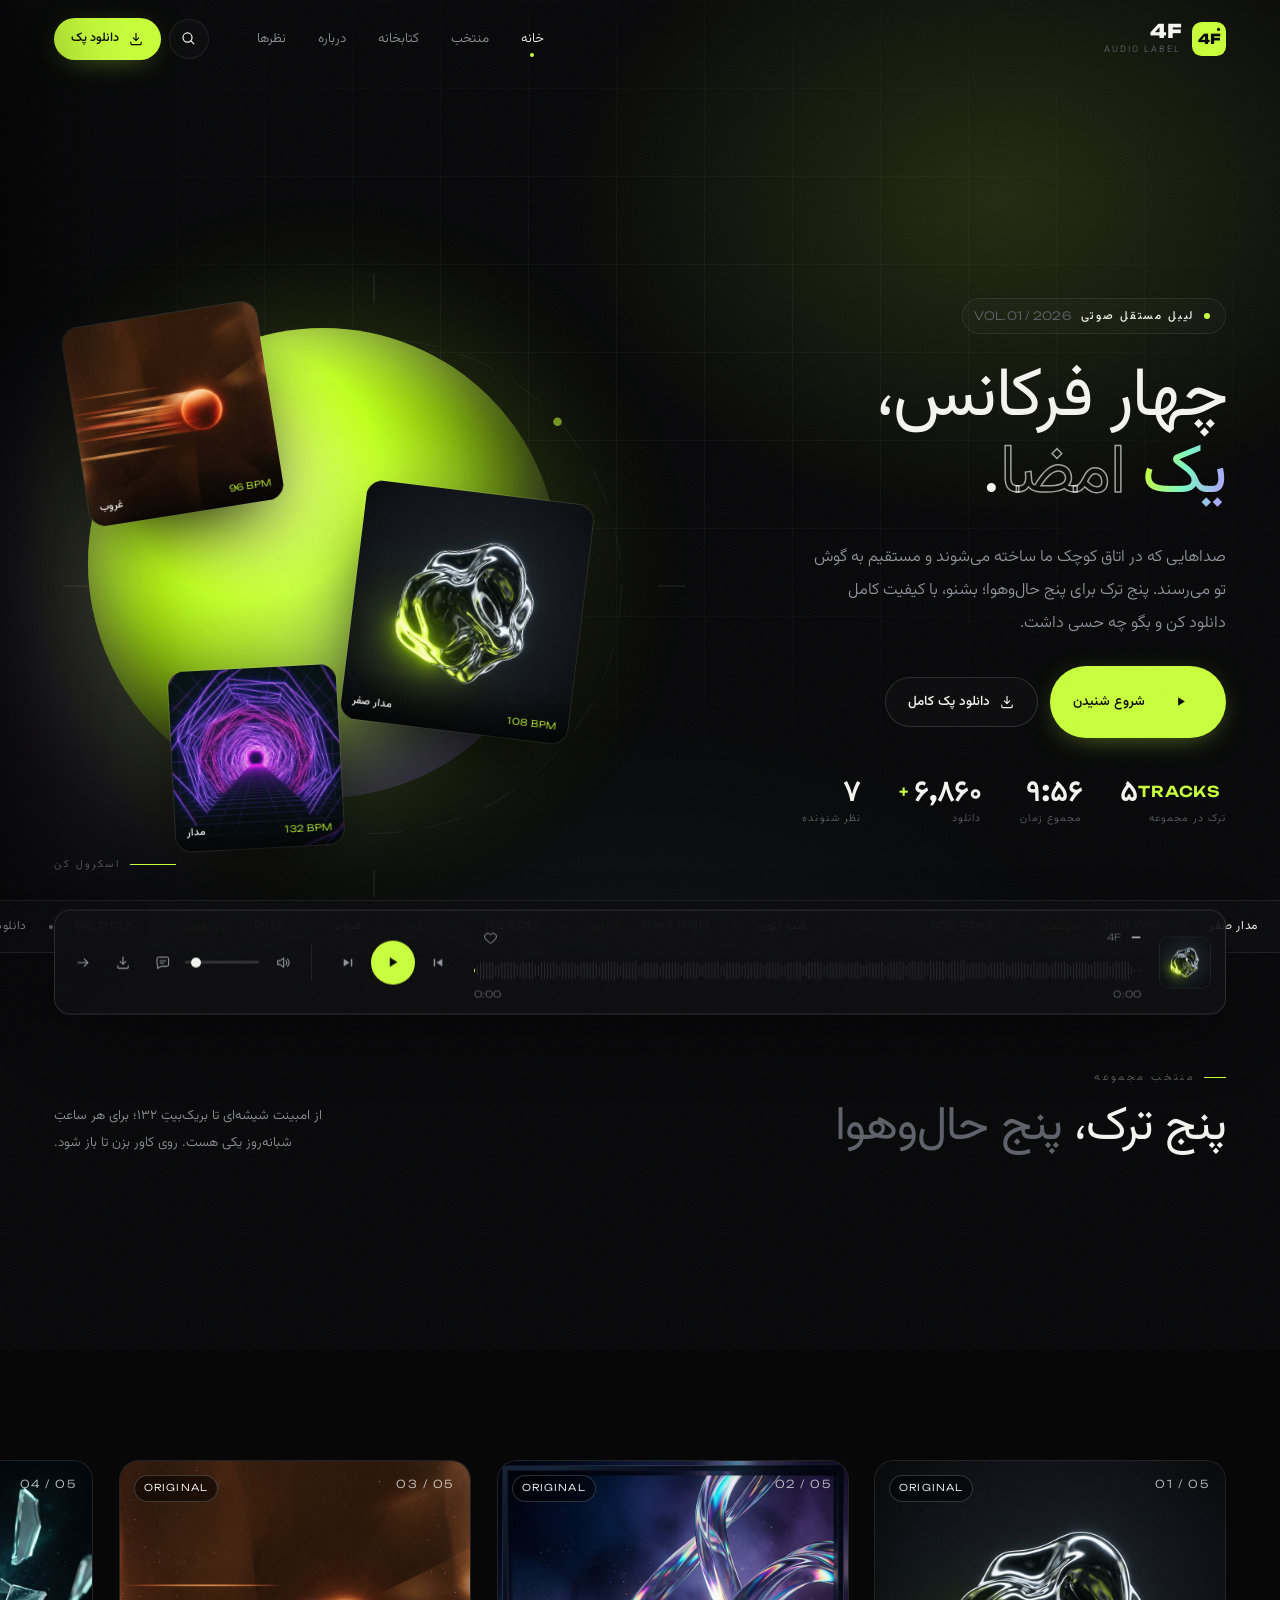
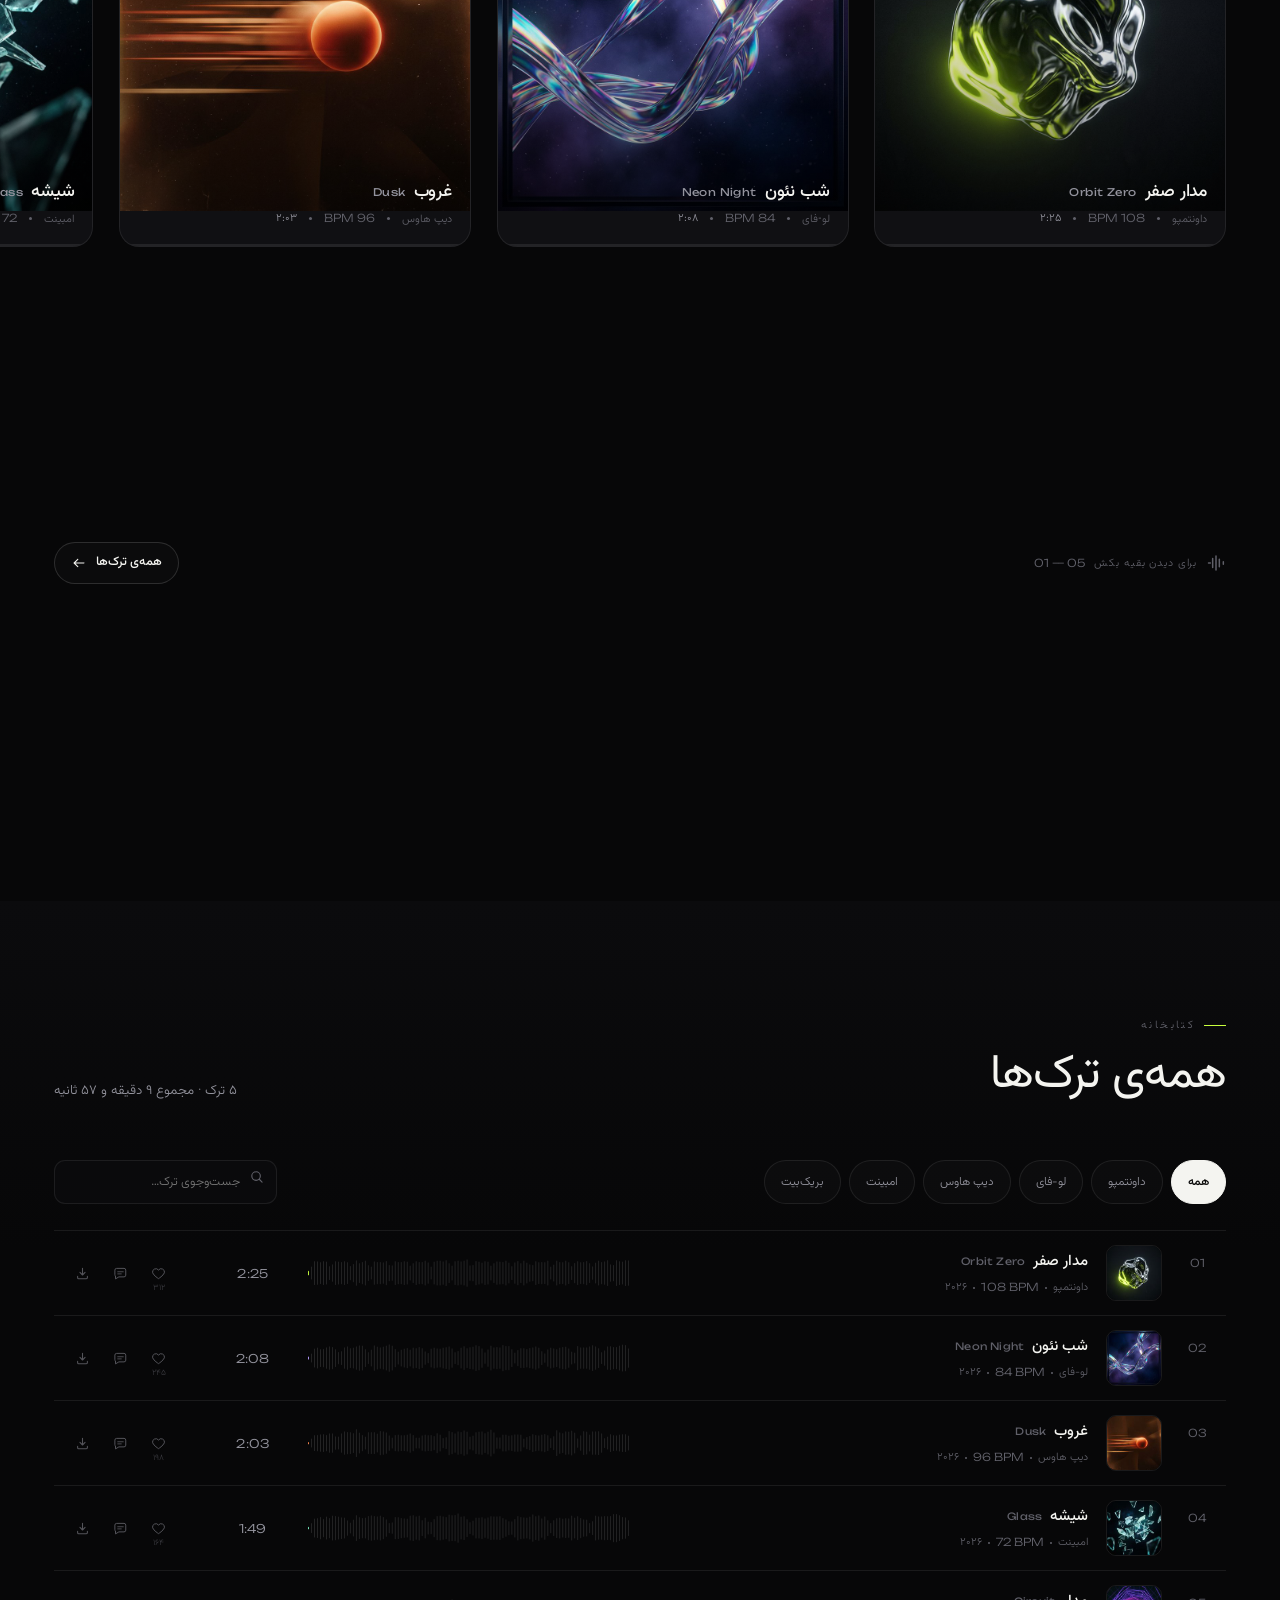
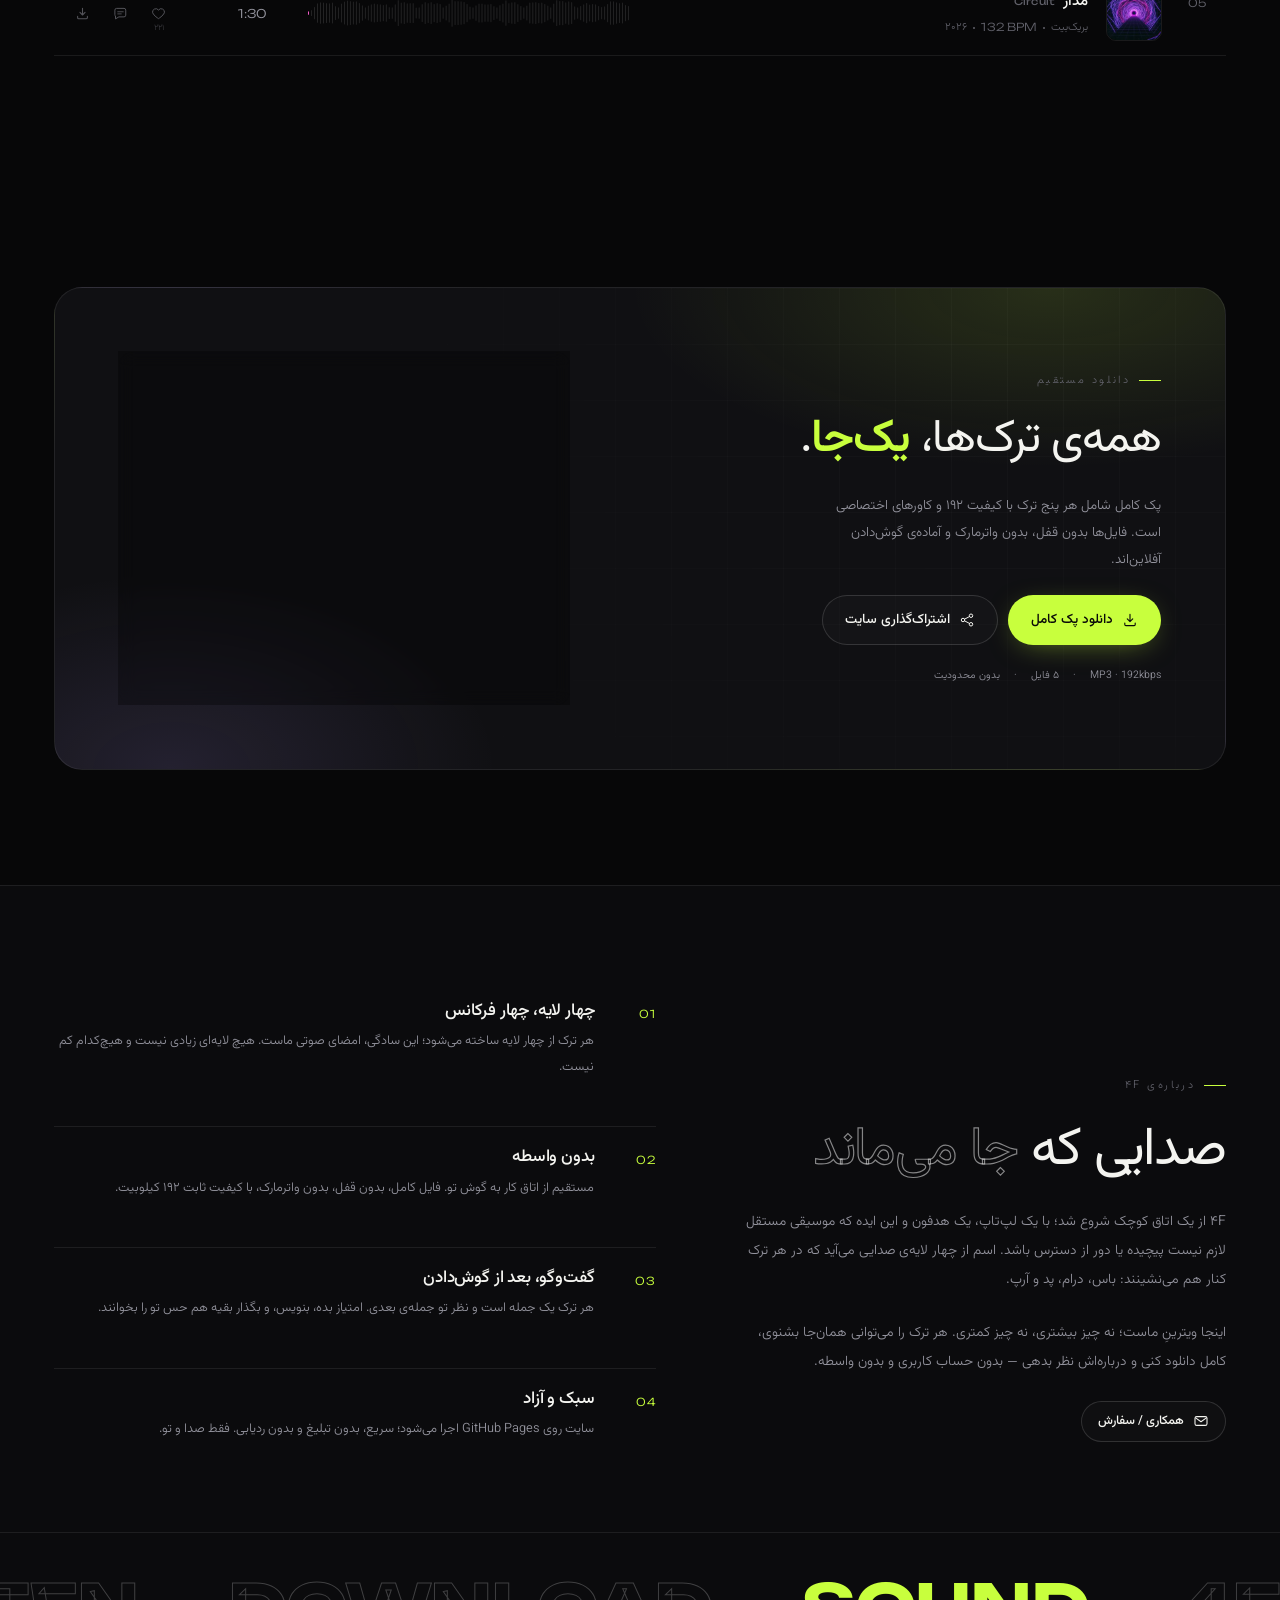
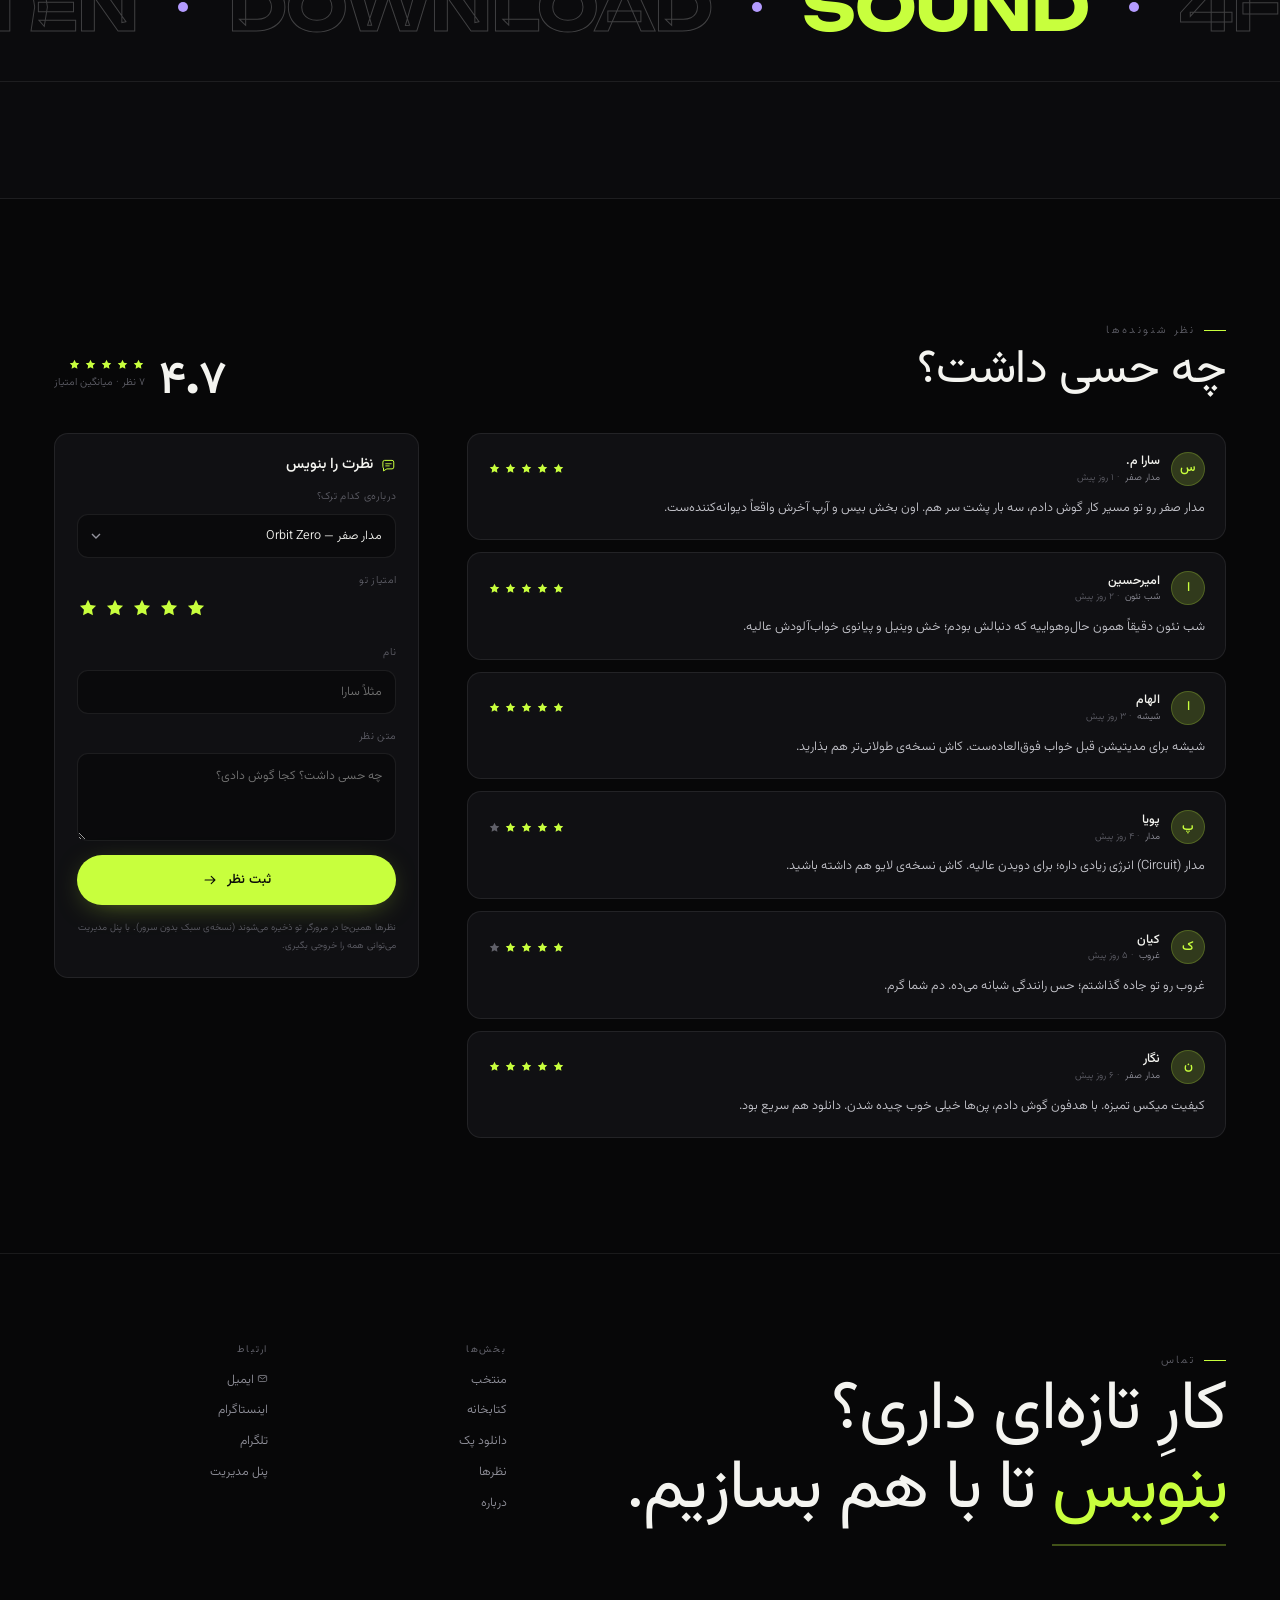
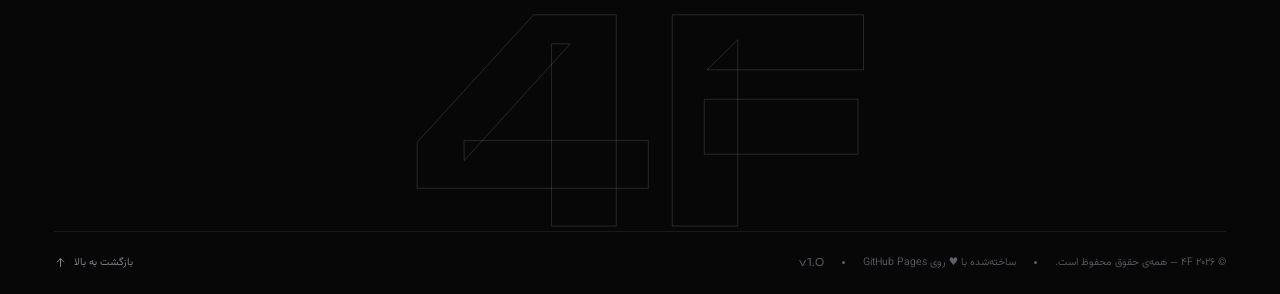
==== index.html @ 2de5a73a "4F — independent audio label site" ====
<!DOCTYPE html>
<html lang="fa" dir="rtl">
<head>
<meta charset="utf-8">
<meta name="viewport" content="width=device-width, initial-scale=1, viewport-fit=cover">
<title>4F — چهار فرکانس، یک امضا</title>
<meta name="description" content="۴F یک لیبل صوتی مستقل است؛ ترک‌ها را با کیفیت کامل بشنو، دانلود کن و نظرت را درباره‌ی هر آهنگ بنویس.">
<meta name="theme-color" content="#070708">
<meta property="og:title" content="4F — چهار فرکانس، یک امضا">
<meta property="og:description" content="پنج ترک، پنج حال‌وهوا. بشنو، دانلود کن، نظر بده.">
<meta property="og:type" content="website">
<link rel="manifest" href="manifest.webmanifest">
<link rel="icon" href="data:image/svg+xml,%3Csvg xmlns='http://www.w3.org/2000/svg' viewBox='0 0 64 64'%3E%3Crect width='64' height='64' rx='16' fill='%23c8ff3d'/%3E%3Ctext x='32' y='44' font-family='Arial Black,Arial' font-size='30' font-weight='900' text-anchor='middle' fill='%23090a08'%3E4F%3C/text%3E%3C/svg%3E">
<link rel="apple-touch-icon" href="assets/img/orbit-zero-sm.jpg">
<link rel="preload" href="assets/fonts/vazirmatn-sub.woff2" as="font" type="font/woff2" crossorigin>
<link rel="preload" href="assets/fonts/unbounded-sub.woff2" as="font" type="font/woff2" crossorigin>
<link rel="stylesheet" href="assets/css/style.css">
</head>
<body>

<!-- ============ SVG SPRITE ============ -->
<svg style="display:none" aria-hidden="true">
  <symbol id="i-play" viewBox="0 0 24 24"><path d="M8.2 5.3v13.4L19 12z" fill="currentColor"/></symbol>
  <symbol id="i-pause" viewBox="0 0 24 24"><rect x="7" y="5" width="3.7" height="14" rx="1.1" fill="currentColor"/><rect x="13.3" y="5" width="3.7" height="14" rx="1.1" fill="currentColor"/></symbol>
  <symbol id="i-prev" viewBox="0 0 24 24"><path d="M18.5 6.2v11.6L9.6 12z" fill="currentColor"/><rect x="5.6" y="6.2" width="2.2" height="11.6" rx="1" fill="currentColor"/></symbol>
  <symbol id="i-next" viewBox="0 0 24 24"><path d="M5.5 6.2v11.6L14.4 12z" fill="currentColor"/><rect x="16.2" y="6.2" width="2.2" height="11.6" rx="1" fill="currentColor"/></symbol>
  <symbol id="i-heart" viewBox="0 0 24 24"><path d="M12 20.2S4.3 15.4 2.6 10.9A5.3 5.3 0 0 1 12 6.5a5.3 5.3 0 0 1 9.4 4.4C19.7 15.4 12 20.2 12 20.2z" stroke="currentColor" stroke-width="1.6" fill="none" stroke-linejoin="round"/></symbol>
  <symbol id="i-heart-f" viewBox="0 0 24 24"><path d="M12 20.2S4.3 15.4 2.6 10.9A5.3 5.3 0 0 1 12 6.5a5.3 5.3 0 0 1 9.4 4.4C19.7 15.4 12 20.2 12 20.2z" fill="currentColor"/></symbol>
  <symbol id="i-comment" viewBox="0 0 24 24"><path d="M20.4 14.6a2.8 2.8 0 0 1-2.8 2.8H9.4L4 20.6v-4.6a2.8 2.8 0 0 1-1-2.1V6.6a2.8 2.8 0 0 1 2.8-2.8h11.8a2.8 2.8 0 0 1 2.8 2.8z" stroke="currentColor" stroke-width="1.6" fill="none" stroke-linejoin="round"/><path d="M7.6 9.2h8.8M7.6 12.6h5.6" stroke="currentColor" stroke-width="1.4" stroke-linecap="round"/></symbol>
  <symbol id="i-download" viewBox="0 0 24 24"><path d="M12 3.6v10.8m0 0 4.1-4.1M12 14.4 7.9 10.3" stroke="currentColor" stroke-width="1.7" fill="none" stroke-linecap="round" stroke-linejoin="round"/><path d="M4.2 16.6v2.2a1.6 1.6 0 0 0 1.6 1.6h12.4a1.6 1.6 0 0 0 1.6-1.6v-2.2" stroke="currentColor" stroke-width="1.7" fill="none" stroke-linecap="round"/></symbol>
  <symbol id="i-close" viewBox="0 0 24 24"><path d="m6.4 6.4 11.2 11.2M17.6 6.4 6.4 17.6" stroke="currentColor" stroke-width="1.8" stroke-linecap="round"/></symbol>
  <symbol id="i-volume" viewBox="0 0 24 24"><path d="M4 9.2v5.6h3.5L13 19V5L7.5 9.2z" stroke="currentColor" stroke-width="1.6" fill="none" stroke-linejoin="round"/><path d="M16.3 8.8a4.4 4.4 0 0 1 0 6.4M18.8 6.4a7.9 7.9 0 0 1 0 11.2" stroke="currentColor" stroke-width="1.6" fill="none" stroke-linecap="round"/></symbol>
  <symbol id="i-mute" viewBox="0 0 24 24"><path d="M4 9.2v5.6h3.5L13 19V5L7.5 9.2z" stroke="currentColor" stroke-width="1.6" fill="none" stroke-linejoin="round"/><path d="m16.4 9.6 5 4.8m0-4.8-5 4.8" stroke="currentColor" stroke-width="1.6" stroke-linecap="round"/></symbol>
  <symbol id="i-gear" viewBox="0 0 24 24"><path d="M12 15.1a3.1 3.1 0 1 0 0-6.2 3.1 3.1 0 0 0 0 6.2z" stroke="currentColor" stroke-width="1.5" fill="none"/><path d="M19.3 14.4a1.6 1.6 0 0 0 .3 1.8l.1.1a1.9 1.9 0 1 1-2.7 2.7l-.1-.1a1.6 1.6 0 0 0-1.8-.3 1.6 1.6 0 0 0-1 1.5v.2a1.9 1.9 0 1 1-3.8 0v-.1a1.6 1.6 0 0 0-1-1.5 1.6 1.6 0 0 0-1.8.3l-.1.1a1.9 1.9 0 1 1-2.7-2.7l.1-.1a1.6 1.6 0 0 0 .3-1.8 1.6 1.6 0 0 0-1.5-1H4.4a1.9 1.9 0 1 1 0-3.8h.1a1.6 1.6 0 0 0 1.5-1 1.6 1.6 0 0 0-.3-1.8l-.1-.1a1.9 1.9 0 1 1 2.7-2.7l.1.1a1.6 1.6 0 0 0 1.8.3h.1a1.6 1.6 0 0 0 1-1.5V4.4a1.9 1.9 0 1 1 3.8 0v.1a1.6 1.6 0 0 0 1 1.5 1.6 1.6 0 0 0 1.8-.3l.1-.1a1.9 1.9 0 1 1 2.7 2.7l-.1.1a1.6 1.6 0 0 0-.3 1.8v.1a1.6 1.6 0 0 0 1.5 1h.2a1.9 1.9 0 1 1 0 3.8h-.1a1.6 1.6 0 0 0-1.5 1z" stroke="currentColor" stroke-width="1.3" fill="none" stroke-linejoin="round"/></symbol>
  <symbol id="i-search" viewBox="0 0 24 24"><circle cx="10.6" cy="10.6" r="6.4" stroke="currentColor" stroke-width="1.7" fill="none"/><path d="m15.4 15.4 4.2 4.2" stroke="currentColor" stroke-width="1.7" stroke-linecap="round"/></symbol>
  <symbol id="i-up" viewBox="0 0 24 24"><path d="M12 19.4V5m0 0-6 6m6-6 6 6" stroke="currentColor" stroke-width="1.7" fill="none" stroke-linecap="round" stroke-linejoin="round"/></symbol>
  <symbol id="i-check" viewBox="0 0 24 24"><path d="m4.8 12.6 4.6 4.6L19.4 7" stroke="currentColor" stroke-width="2" fill="none" stroke-linecap="round" stroke-linejoin="round"/></symbol>
  <symbol id="i-star" viewBox="0 0 24 24"><path d="M12 3.1l2.7 5.6 6.1.9-4.4 4.3 1 6.1L12 17.1 6.6 20l1-6.1L3.2 9.6l6.1-.9z" fill="currentColor"/></symbol>
  <symbol id="i-instagram" viewBox="0 0 24 24"><rect x="3.6" y="3.6" width="16.8" height="16.8" rx="5" stroke="currentColor" stroke-width="1.6" fill="none"/><circle cx="12" cy="12" r="3.9" stroke="currentColor" stroke-width="1.6" fill="none"/><circle cx="17.1" cy="6.9" r="1.1" fill="currentColor"/></symbol>
  <symbol id="i-telegram" viewBox="0 0 24 24"><path d="M20.6 4.2 2.9 11.1c-.9.3-.9 1.2 0 1.5l4.2 1.4 1.6 4.9c.2.7.9.9 1.4.3l2.3-2.5 4.3 3.1c.6.4 1.2.2 1.4-.6l2.9-13.6c.2-.8-.4-1.4-1.4-1.4z" stroke="currentColor" stroke-width="1.4" fill="none" stroke-linejoin="round"/><path d="m7.2 13.9 9.9-6.4-7.6 7.5-.3 3.1" stroke="currentColor" stroke-width="1.4" fill="none" stroke-linejoin="round"/></symbol>
  <symbol id="i-mail" viewBox="0 0 24 24"><rect x="3" y="5.4" width="18" height="13.2" rx="2.6" stroke="currentColor" stroke-width="1.6" fill="none"/><path d="m4.4 7.6 7.6 5.6 7.6-5.6" stroke="currentColor" stroke-width="1.6" fill="none" stroke-linecap="round" stroke-linejoin="round"/></symbol>
  <symbol id="i-github" viewBox="0 0 24 24"><path d="M9.3 20.4c-4.3 1.3-4.3-2.2-6-2.7m12 5.3v-3.4c0-1 .1-1.4-.5-2 1.6-.2 3.3-.8 3.3-3.6a2.8 2.8 0 0 0-.8-2 2.6 2.6 0 0 0 0-2s-.6-.2-2.1.8a7.3 7.3 0 0 0-3.8 0c-1.5-1-2.1-.8-2.1-.8a2.6 2.6 0 0 0 0 2 2.8 2.8 0 0 0-.8 2c0 2.8 1.7 3.4 3.3 3.6-.4.4-.5.8-.5 1.4v3.4" stroke="currentColor" stroke-width="1.5" fill="none" stroke-linecap="round" stroke-linejoin="round"/></symbol>
  <symbol id="i-menu" viewBox="0 0 24 24"><path d="M4 7.5h16M4 12h16M4 16.5h11" stroke="currentColor" stroke-width="1.7" stroke-linecap="round"/></symbol>
  <symbol id="i-install" viewBox="0 0 24 24"><rect x="5.4" y="3.2" width="13.2" height="17.6" rx="2.8" stroke="currentColor" stroke-width="1.6" fill="none"/><path d="M12 7.4v5.8m0 0 2.5-2.5M12 13.2 9.5 10.7" stroke="currentColor" stroke-width="1.6" fill="none" stroke-linecap="round" stroke-linejoin="round"/><circle cx="12" cy="17.6" r=".9" fill="currentColor"/></symbol>
  <symbol id="i-arrow" viewBox="0 0 24 24"><path d="M4.6 12h14.8m0 0-5.6-5.6M19.4 12l-5.6 5.6" stroke="currentColor" stroke-width="1.6" fill="none" stroke-linecap="round" stroke-linejoin="round"/></symbol>
  <symbol id="i-wand" viewBox="0 0 24 24"><path d="M5 19 15.5 8.5M13.8 6.8l3.4 3.4M17 3v3M20.4 6.5h3M19.5 11.6v2.6" stroke="currentColor" stroke-width="1.6" fill="none" stroke-linecap="round"/></symbol>
  <symbol id="i-trash" viewBox="0 0 24 24"><path d="M4.6 6.6h14.8M9.4 6.6V4.8h5.2v1.8M6.4 6.6l.9 12.2a1.8 1.8 0 0 0 1.8 1.7h5.8a1.8 1.8 0 0 0 1.8-1.7l.9-12.2" stroke="currentColor" stroke-width="1.5" fill="none" stroke-linecap="round" stroke-linejoin="round"/></symbol>
  <symbol id="i-share" viewBox="0 0 24 24"><circle cx="18" cy="5.6" r="2.6" stroke="currentColor" stroke-width="1.5" fill="none"/><circle cx="6" cy="12" r="2.6" stroke="currentColor" stroke-width="1.5" fill="none"/><circle cx="18" cy="18.4" r="2.6" stroke="currentColor" stroke-width="1.5" fill="none"/><path d="m8.4 10.7 7.2-3.8M8.4 13.3l7.2 3.8" stroke="currentColor" stroke-width="1.5"/></symbol>
  <symbol id="i-wave" viewBox="0 0 24 24"><path d="M3 12h2.2M8 6.6v10.8M12 3.6v16.8M16 7.6v8.8M20.8 10.4v3.2" stroke="currentColor" stroke-width="1.8" stroke-linecap="round"/></symbol>
  <symbol id="i-head" viewBox="0 0 24 24"><path d="M4.4 15v-3a7.6 7.6 0 1 1 15.2 0v3" stroke="currentColor" stroke-width="1.6" fill="none" stroke-linecap="round"/><rect x="3.2" y="13.6" width="4" height="6.6" rx="2" stroke="currentColor" stroke-width="1.6" fill="none"/><rect x="16.8" y="13.6" width="4" height="6.6" rx="2" stroke="currentColor" stroke-width="1.6" fill="none"/></symbol>
</svg>

<!-- ============ PRELOADER ============ -->
<div id="preload" aria-hidden="true">
  <div class="pl-in">
    <div class="pl-logo en"><span>4</span><span>F</span></div>
    <div class="pl-bar"><i id="plBar"></i></div>
    <div class="pl-num" id="plNum">0%</div>
    <div class="pl-cap">چهار فرکانس، یک امضا</div>
  </div>
</div>

<div class="scrollbar" aria-hidden="true"><i id="scrollProg"></i></div>
<div class="cursor" id="cursor" aria-hidden="true"><span class="dot"></span></div>

<!-- ============ HEADER ============ -->
<header class="head" id="head">
  <a href="#top" class="brand" aria-label="4F — خانه">
    <svg viewBox="0 0 64 64" aria-hidden="true">
      <rect width="64" height="64" rx="18" fill="#c8ff3d"/>
      <text x="32" y="42" text-anchor="middle" font-family="Unbounded,Vazirmatn,sans-serif" font-size="26" font-weight="800" letter-spacing="-1.5" fill="#090b07">4F</text>
      <circle cx="50" cy="14" r="3" fill="#090b07"/>
    </svg>
    <span class="bt">
      <span class="b1">4F</span>
      <span class="b2">AUDIO LABEL</span>
    </span>
  </a>
  <nav class="nav" id="nav" aria-label="ناوبری اصلی">
    <a href="#top" class="active">خانه</a>
    <a href="#works">منتخب</a>
    <a href="#library">کتابخانه</a>
    <a href="#about">درباره</a>
    <a href="#comments">نظرها</a>
  </nav>
  <div class="head-actions">
    <button class="icon-btn" id="installBtn" hidden title="نصب اپ" aria-label="نصب اپ"><svg><use href="#i-install"/></svg></button>
    <button class="icon-btn" id="searchBtn" title="جست‌وجو" aria-label="جست‌وجو"><svg><use href="#i-search"/></svg></button>
    <a class="btn btn-acc btn-sm" href="#pack"><svg><use href="#i-download"/></svg> دانلود پک</a>
    <button class="icon-btn burger" id="burger" aria-label="منو" aria-expanded="false"><svg><use href="#i-menu"/></svg></button>
  </div>
</header>

<div class="sheet" id="sheet">
  <a href="#top">خانه</a>
  <a href="#works">منتخب</a>
  <a href="#library">کتابخانه</a>
  <a href="#about">دربارهی ۴F</a>
  <a href="#comments">نظر شنوندهها</a>
  <a href="#pack">دانلود پک</a>
  <div class="sm-foot">
    <span class="en">4F · 2026</span>
    <span>تهران — نیویورک</span>
    <a href="mailto:hello@4f.audio" style="font-size:12px">hello@4f.audio</a>
  </div>
</div>

<main id="top">

  <!-- ============ HERO ============ -->
  <section class="hero">
    <div class="grid-bg" aria-hidden="true"></div>
    <div class="wrap hero-in">
      <div class="hero-l">
        <div class="eyebrow rv"><span class="pulse"></span> <b>لیبل مستقل صوتی</b> <span class="en" style="color:var(--dim)">VOL.01 / 2026</span></div>
        <h1 class="rv" style="--d:.08s">
          <span class="l1">چهار فرکانس،</span>
          <span class="l1"><span class="grad">یک</span> <em>امضا</em>.</span>
        </h1>
        <p class="lead rv" style="--d:.16s">
          صداهایی که در اتاق کوچک ما ساخته می‌شوند و مستقیم به گوش تو می‌رسند.
          پنج ترک برای پنج حال‌وهوا؛ بشنو، با کیفیت کامل دانلود کن و بگو چه حسی داشت.
        </p>
        <div class="hero-cta rv" style="--d:.24s">
          <button class="btn btn-acc play-cta" id="heroPlay">
            <span class="pc"><svg style="width:15px;height:15px"><use href="#i-play"/></svg></span>
            شروع شنیدن
          </button>
          <a href="#pack" class="btn btn-ghost"><svg><use href="#i-download"/></svg> دانلود پک کامل</a>
        </div>
        <div class="stats rv" style="--d:.32s">
          <div class="stat"><b id="statTracks">۵<i>TRACKS</i></b><span>ترک در مجموعه</span></div>
          <div class="stat"><b id="statDur">۹:۵۵</b><span>مجموع زمان</span></div>
          <div class="stat"><b id="statDl">۶٬۸۶۰<i>+</i></b><span>دانلود</span></div>
          <div class="stat"><b id="statCm">۰</b><span>نظر شنونده</span></div>
        </div>
      </div>
      <div class="hero-r" style="direction:ltr">
        <div class="rings" aria-hidden="true">
          <svg viewBox="0 0 600 600" fill="none">
            <circle cx="300" cy="300" r="290" stroke="rgba(255,255,255,.09)" stroke-dasharray="1 9"/>
            <circle cx="300" cy="300" r="232" stroke="rgba(255,255,255,.1)" stroke-dasharray="34 22"/>
            <circle cx="300" cy="300" r="176" stroke="rgba(200,255,61,.22)" stroke-dasharray="2 12"/>
            <circle cx="472" cy="146" r="4" fill="#c8ff3d"/>
            <circle cx="126" cy="404" r="3" fill="#b49bff"/>
            <path d="M300 8v26M300 566v26M8 300h26M566 300h26" stroke="rgba(255,255,255,.22)"/>
          </svg>
        </div>
        <div class="orb" aria-hidden="true"></div>
        <button class="hcover c1" data-open="dusk" aria-label="ترک غروب">
          <img src="assets/img/dusk.jpg" alt="کاور غروب" width="200" height="200">
          <span class="hc-meta"><b>غروب</b><span>96 BPM</span></span>
        </button>
        <button class="hcover c2" data-open="orbit-zero" aria-label="ترک مدار صفر">
          <img src="assets/img/orbit-zero.jpg" alt="کاور مدار صفر" width="240" height="240">
          <span class="hc-meta"><b>مدار صفر</b><span>108 BPM</span></span>
        </button>
        <button class="hcover c3" data-open="circuit" aria-label="ترک مدار">
          <img src="assets/img/circuit.jpg" alt="کاور مدار" width="180" height="180">
          <span class="hc-meta"><b>مدار</b><span>132 BPM</span></span>
        </button>
      </div>
    </div>
    <div class="scroll-hint"><span class="ln"></span> اسکرول کن</div>
  </section>

  <!-- ============ TICKER ============ -->
  <div class="ticker" aria-hidden="true">
    <div class="tk" id="ticker"></div>
  </div>

  <!-- ============ WORKS ============ -->
  <section class="works sec" id="works">
    <div class="wrap sec-head rv">
      <div class="sh-l">
        <span class="kicker">منتخب مجموعه</span>
        <h2>پنج ترک، <span class="thin">پنج حال‌وهوا</span></h2>
      </div>
      <div class="sh-r">
        <p>از امبینت شیشه‌ای تا بریک‌بیتِ ۱۳۲؛ برای هر ساعتِ شبانه‌روز یکی هست. روی کاور بزن تا باز شود.</p>
      </div>
    </div>
    <div class="pin" id="pin">
      <div class="haul" id="haul"><!-- cards injected --></div>
    </div>
    <div class="wrap works-foot">
      <div class="drag-hint">
        <svg><use href="#i-wave"/></svg>
        <span>برای دیدن بقیه بکش</span>
        <span class="en" style="color:var(--dim)">01 — 05</span>
      </div>
      <a class="btn btn-ghost btn-sm" href="#library">همه‌ی ترک‌ها <svg style="transform:rotate(180deg)"><use href="#i-arrow"/></svg></a>
    </div>
  </section>

  <!-- ============ LIBRARY ============ -->
  <section class="sec library" id="library">
    <div class="wrap">
      <div class="sec-head rv">
        <div class="sh-l">
          <span class="kicker">کتابخانه</span>
          <h2>همه‌ی ترک‌ها</h2>
        </div>
        <div class="sh-r">
          <p id="libCount">۵ ترک · مجموع ۹ دقیقه و ۵۵ ثانیه</p>
        </div>
      </div>
      <div class="filters rv" id="filters" role="tablist" aria-label="فیلتر ژانر"></div>
      <div class="tracks" id="tracks"></div>
    </div>
  </section>

  <!-- ============ PACK ============ -->
  <section class="sec pack" id="pack">
    <div class="wrap">
      <div class="pack-in rv">
        <div class="pack-l">
          <span class="kicker">دانلود مستقیم</span>
          <h2>همه‌ی ترک‌ها، <b>یک‌جا</b>.</h2>
          <p>پک کامل شامل هر پنج ترک با کیفیت ۱۹۲ و کاورهای اختصاصی است. فایل‌ها بدون قفل، بدون واترمارک و آماده‌ی گوش‌دادن آفلاین‌اند.</p>
          <div class="pack-acts">
            <button class="btn btn-acc" id="dlAll"><svg><use href="#i-download"/></svg> دانلود پک کامل</button>
            <button class="btn btn-ghost" id="shareBtn"><svg><use href="#i-share"/></svg> اشتراک‌گذاری سایت</button>
          </div>
          <div class="muted" style="font-size:10.5px;display:flex;gap:14px;flex-wrap:wrap">
            <span>MP3 · 192kbps</span><span>·</span><span>۵ فایل</span><span>·</span><span>بدون محدودیت</span>
          </div>
        </div>
        <div class="pack-list" id="packList"></div>
      </div>
    </div>
  </section>

  <!-- ============ ABOUT ============ -->
  <section class="sec about" id="about">
    <div class="wrap about-in">
      <div class="about-l">
        <span class="kicker rv">درباره‌ی ۴F</span>
        <h2 class="rv">صدایی که <span class="out">جا می‌ماند</span></h2>
        <p class="rv">۴F از یک اتاق کوچک شروع شد؛ با یک لپ‌تاپ، یک هدفون و این ایده که موسیقی مستقل لازم نیست پیچیده یا دور از دسترس باشد. اسم از چهار لایه‌ی صدایی می‌آید که در هر ترک کنار هم می‌نشینند: باس، درام، پد و آرپ.</p>
        <p class="rv">اینجا ویترینِ ماست؛ نه چیز بیشتری، نه چیز کمتری. هر ترک را می‌توانی همان‌جا بشنوی، کامل دانلود کنی و درباره‌اش نظر بدهی — بدون حساب کاربری و بدون واسطه.</p>
        <div class="rv"><a href="mailto:hello@4f.audio" class="btn btn-ghost btn-sm"><svg><use href="#i-mail"/></svg> همکاری / سفارش</a></div>
      </div>
      <div class="about-r">
        <div class="principle rv"><div class="pn">01</div><div><h3>چهار لایه، چهار فرکانس</h3><p>هر ترک از چهار لایه ساخته می‌شود؛ این سادگی، امضای صوتی ماست. هیچ لایه‌ای زیادی نیست و هیچ‌کدام کم نیست.</p></div></div>
        <div class="principle rv"><div class="pn">02</div><div><h3>بدون واسطه</h3><p>مستقیم از اتاق کار به گوش تو. فایل کامل، بدون قفل، بدون واترمارک، با کیفیت ثابت ۱۹۲ کیلوبیت.</p></div></div>
        <div class="principle rv"><div class="pn">03</div><div><h3>گفت‌وگو، بعد از گوش‌دادن</h3><p>هر ترک یک جمله است و نظر تو جمله‌ی بعدی. امتیاز بده، بنویس، و بگذار بقیه هم حس تو را بخوانند.</p></div></div>
        <div class="principle rv"><div class="pn">04</div><div><h3>سبک و آزاد</h3><p>سایت روی GitHub Pages اجرا می‌شود؛ سریع، بدون تبلیغ و بدون ردیابی. فقط صدا و تو.</p></div></div>
      </div>
    </div>
    <div class="big-marquee" aria-hidden="true" id="bigMarq">
      <span>4F <i></i> <b>SOUND</b> <i></i> DOWNLOAD <i></i> LISTEN <i></i> COMMENT <i></i> 4F <i></i> <b>SOUND</b> <i></i> DOWNLOAD <i></i> LISTEN <i></i> COMMENT <i></i></span>
      <span>4F <i></i> <b>SOUND</b> <i></i> DOWNLOAD <i></i> LISTEN <i></i> COMMENT <i></i> 4F <i></i> <b>SOUND</b> <i></i> DOWNLOAD <i></i> LISTEN <i></i> COMMENT <i></i></span>
    </div>
  </section>

  <!-- ============ COMMENTS ============ -->
  <section class="sec" id="comments">
    <div class="wrap">
      <div class="cm-head">
        <div class="sh-l rv">
          <span class="kicker">نظر شنونده‌ها</span>
          <h2>چه حسی داشت؟</h2>
        </div>
        <div class="rating-big rv">
          <div class="rb-n" id="avgNum">—</div>
          <div class="rb-s">
            <span class="stars" id="avgStars"></span>
            <small><span id="avgCount">۰ نظر</span> · میانگین امتیاز</small>
          </div>
        </div>
      </div>
      <div class="cm-wrap">
        <div class="cm-list" id="cmList"></div>
        <form class="cm-form rv" id="cmForm" novalidate>
          <h3><svg><use href="#i-comment"/></svg> نظرت را بنویس</h3>
          <div class="field">
            <label for="cmTrack">درباره‌ی کدام ترک؟</label>
            <select class="input" id="cmTrack" required></select>
          </div>
          <div class="field">
            <label>امتیاز تو</label>
            <div class="star-in" id="starIn" role="radiogroup" aria-label="امتیاز"></div>
          </div>
          <div class="field">
            <label for="cmName">نام</label>
            <input class="input" id="cmName" type="text" maxlength="28" placeholder="مثلاً سارا" required>
          </div>
          <div class="field">
            <label for="cmText">متن نظر</label>
            <textarea class="input" id="cmText" maxlength="420" placeholder="چه حسی داشت؟ کجا گوش دادی؟" required></textarea>
          </div>
          <button class="btn btn-acc" type="submit" style="justify-content:center">ثبت نظر <svg><use href="#i-arrow"/></svg></button>
          <div class="hint">نظرها همین‌جا در مرورگر تو ذخیره می‌شوند (نسخه‌ی سبک بدون سرور). با پنل مدیریت می‌توانی همه را خروجی بگیری.</div>
        </form>
      </div>
    </div>
  </section>
</main>

<!-- ============ FOOTER ============ -->
<footer class="foot" id="contact">
  <div class="wrap">
    <div class="foot-top">
      <div>
        <span class="kicker rv">تماس</span>
        <h2 class="rv">کارِ تازه‌ای داری؟<br><a href="mailto:hello@4f.audio">بنویس</a> تا با هم بسازیم.</h2>
      </div>
      <div class="foot-r">
        <div class="fcol">
          <h4>بخش‌ها</h4>
          <a href="#works">منتخب</a>
          <a href="#library">کتابخانه</a>
          <a href="#pack">دانلود پک</a>
          <a href="#comments">نظرها</a>
          <a href="#about">درباره</a>
        </div>
        <div class="fcol">
          <h4>ارتباط</h4>
          <a href="mailto:hello@4f.audio"><svg style="width:11px;height:11px;display:inline;vertical-align:-1px"><use href="#i-mail"/></svg> ایمیل</a>
          <a href="https://instagram.com" target="_blank" rel="noopener">اینستاگرام</a>
          <a href="https://t.me" target="_blank" rel="noopener">تلگرام</a>
          <a href="#" id="adminLink">پنل مدیریت</a>
        </div>
      </div>
    </div>
    <div class="foot-brand en" aria-hidden="true">4F</div>
    <div class="foot-bottom">
      <div class="fb-l">
        <span>© ۲۰۲۶ ۴F — همه‌ی حقوق محفوظ است.</span>
        <span class="dotx"></span>
        <span>ساخته‌شده با ♥ روی GitHub Pages</span>
        <span class="dotx"></span>
        <span class="en">v1.0</span>
      </div>
      <a href="#top" class="to-top">بازگشت به بالا <svg><use href="#i-up"/></svg></a>
    </div>
  </div>
</footer>

<!-- ============ PLAYER DOCK ============ -->
<div class="dock" id="dock" role="region" aria-label="پخش‌کننده">
  <div class="dock-in">
    <div class="dk-cover">
      <img id="dkCover" src="assets/img/orbit-zero-sm.jpg" alt="" width="52" height="52">
      <span class="din"><svg style="width:14px;height:14px;position:absolute;inset:0;margin:auto;color:#fff"><use href="#i-wave"/></svg></span>
    </div>
    <div class="mid">
      <div class="mid-top">
        <b id="dkTitle">—</b>
        <span id="dkSub">4F</span>
        <button class="mini dk-like" id="dkLike" aria-label="پسندیدن"><svg><use href="#i-heart"/></svg></button>
      </div>
      <canvas class="wave-dock" id="dkWave" aria-label="نمودار موج"></canvas>
      <div class="dk-time"><span id="dkCur">0:00</span><span id="dkDur">0:00</span></div>
    </div>
    <div class="ctrls">
      <button class="cbtn prev" id="dkPrev" aria-label="قبلی"><svg><use href="#i-prev"/></svg></button>
      <button class="cbtn play" id="dkPlay" aria-label="پخش / توقف"><svg><use href="#i-play"/></svg></button>
      <button class="cbtn next" id="dkNext" aria-label="بعدی"><svg><use href="#i-next"/></svg></button>
    </div>
    <div class="dk-right">
      <div class="vol">
        <button class="cbtn" id="dkMute" aria-label="بی‌صدا"><svg><use href="#i-volume"/></svg></button>
        <input type="range" id="dkVol" min="0" max="1" step="0.01" value="0.9" aria-label="بلندی صدا">
      </div>
      <button class="cbtn" id="dkCm" aria-label="نظرها"><svg><use href="#i-comment"/></svg></button>
      <button class="cbtn" id="dkDl" aria-label="دانلود"><svg><use href="#i-download"/></svg></button>
      <button class="cbtn" id="dkOpen" aria-label="جزئیات ترک"><svg><use href="#i-arrow"/></svg></button>
    </div>
    <button class="dk-close" id="dkClose" aria-label="بستن پخش‌کننده"><svg><use href="#i-close"/></svg></button>
  </div>
</div>
<audio id="audio" preload="none"></audio>

<!-- ============ DRAWER ============ -->
<div class="scrim" id="scrim"></div>
<aside class="drawer" id="drawer" role="dialog" aria-modal="true" aria-label="جزئیات ترک">
  <div class="dr-head">
    <div class="dr-hero"><img id="drImg" src="assets/img/orbit-zero.jpg" alt=""></div>
    <button class="dr-close" id="drClose" aria-label="بستن"><svg><use href="#i-close"/></svg></button>
  </div>
  <div class="dr-body">
    <span class="dr-tag en" id="drTag">ORIGINAL</span>
    <div class="dr-title">
      <h2 id="drTitle">—</h2>
      <span id="drEn">—</span>
    </div>
    <canvas class="dr-wave" id="drWave" aria-label="نمودار موج ترک"></canvas>
    <div class="dr-acts">
      <button class="btn btn-acc" id="drPlay"><svg><use href="#i-play"/></svg> پخش</button>
      <button class="btn btn-ghost" id="drDl"><svg><use href="#i-download"/></svg> دانلود</button>
      <button class="btn btn-ghost" id="drLike"><svg><use href="#i-heart"/></svg> پسندیدن</button>
      <button class="btn btn-ghost" id="drShare"><svg><use href="#i-share"/></svg></button>
    </div>
    <div class="dr-meta">
      <div class="dm"><span>ژانر</span><b id="drGenre">—</b></div>
      <div class="dm"><span>تمپو</span><b id="drBpm">—</b></div>
      <div class="dm"><span>گام</span><b id="drKey">—</b></div>
      <div class="dm"><span>زمان</span><b id="drDur">—</b></div>
    </div>
    <p class="dr-desc" id="drDesc"></p>
    <div class="dr-sec">
      <div class="dr-sec-h">
        <h3><svg><use href="#i-comment"/></svg> نظرها</h3>
        <span id="drCmCount">0</span>
      </div>
      <div class="dr-cm" id="drCmList"></div>
      <form id="drCmForm" style="display:grid;gap:9px">
        <div style="display:grid;grid-template-columns:1fr auto;gap:8px">
          <input class="input" id="drCmName" placeholder="نام" maxlength="28" required>
          <div class="star-in" id="drStars" role="radiogroup" aria-label="امتیاز"></div>
        </div>
        <textarea class="input" id="drCmText" placeholder="نظرت درباره‌ی این ترک…" maxlength="420" required></textarea>
        <button class="btn btn-ghost btn-sm" type="submit" style="justify-content:center">ثبت نظر</button>
      </form>
    </div>
  </div>
</aside>

<!-- ============ ADMIN ============ -->
<div class="modal" id="admin" role="dialog" aria-modal="true" aria-labelledby="adminTitle">
  <div class="modal-in">
    <h3 id="adminTitle"><svg><use href="#i-gear"/></svg> پنل مدیریت ۴F</h3>
    <p class="mn">نسخه‌ی سبک (بدون سرور). تنظیمات و نظرها در مرورگر ذخیره می‌شوند. برای افزودن ترک، فایل MP3 و کاور را به پوشه‌ها اضافه کن و یک آبجکت در <b class="en">assets/js/data.js</b> بساز.</p>
    <div class="row2">
      <div class="field"><label for="setName">نام سایت</label><input class="input" id="setName" value="4F"></div>
      <div class="field"><label for="setTag">شعار</label><input class="input" id="setTag" value="چهار فرکانس، یک امضا"></div>
    </div>
    <div class="field"><label>رنگ اصلی</label><div class="swatches" id="swatches"></div></div>
    <div class="field">
      <label>افزودن ترک (نمونه)</label>
      <pre class="code">{ <b>id</b>:'my-track', <b>fa</b>:'نام فارسی', <b>en</b>:'English Name',
  <b>genre</b>:'ژانر', <b>bpm</b>:100, <b>key</b>:'A min',
  <b>c</b>:'#c8ff3d', <b>dur</b>:120, <b>peaks</b>:[...] },
/* فایل: assets/audio/my-track.mp3
   کاور: assets/img/my-track.jpg */</pre>
    </div>
    <div class="m-acts">
      <button class="btn btn-ghost btn-sm" id="exportCm"><svg><use href="#i-download"/></svg> خروجی نظرها</button>
      <button class="btn btn-ghost btn-sm" id="resetCm"><svg><use href="#i-trash"/></svg> پاک‌کردن نظرها</button>
      <button class="btn btn-ghost btn-sm" id="resetAll"><svg><use href="#i-wand"/></svg> بازنشانی تنظیمات</button>
    </div>
    <div style="display:flex;justify-content:flex-end"><button class="btn btn-acc btn-sm" id="adminClose">بستن</button></div>
  </div>
</div>

<div class="toasts" id="toasts" aria-live="polite"></div>

<noscript><div style="padding:120px 24px;text-align:center;color:#93939d">برای شنیدن ترک‌ها و ثبت نظر، جاوااسکریپت را فعال کن.</div></noscript>

<script src="assets/js/data.js"></script>
<script src="assets/js/app.js"></script>
</body>
</html>
---- assets/css/style.css ----
/* ==========================================================
   4F — independent audio label
   design system / 2026
   ========================================================== */
@font-face{
  font-family:'Vazirmatn';
  src:url('../fonts/vazirmatn-sub.woff2') format('woff2-variations');
  font-weight:100 900; font-style:normal; font-display:swap;
  unicode-range:U+0600-06FF,U+0750-077F,U+08A0-08FF,U+FB50-FDFF,U+FE70-FEFF;
}
@font-face{
  font-family:'Vazirmatn';
  src:url('../fonts/vazirmatn-sub.woff2') format('woff2-variations');
  font-weight:100 900; font-style:normal; font-display:swap;
  unicode-range:U+0000-00FF,U+200C-200F,U+2010-2027;
}
@font-face{
  font-family:'Unbounded';
  src:url('../fonts/unbounded-sub.woff2') format('woff2-variations');
  font-weight:200 900; font-style:normal; font-display:swap;
}

:root{
  --bg:#070708;
  --bg2:#0b0b0d;
  --panel:#101013;
  --panel2:#151519;
  --ink:#f4f4f0;
  --mut:#93939d;
  --dim:#606069;
  --line:rgba(255,255,255,.08);
  --line2:rgba(255,255,255,.14);
  --acc:#c8ff3d;
  --acc2:#b49bff;
  --acc3:#7bf7c8;
  --r:20px;
  --r2:14px;
  --ease:cubic-bezier(.22,.61,.36,1);
  --ease2:cubic-bezier(.77,0,.18,1);
  --fa:'Vazirmatn',system-ui,sans-serif;
  --en:'Unbounded','Vazirmatn',sans-serif;
  --pad:clamp(18px,4.2vw,64px);
  --max:1420px;
}
*{box-sizing:border-box;margin:0;padding:0}
svg{width:1em;height:1em;flex:none}
[hidden]{display:none!important}
html{scroll-behavior:smooth}
html.lock{overflow:hidden}
body{
  background:var(--bg); color:var(--ink); font-family:var(--fa);
  font-weight:300; line-height:1.75; overflow-x:hidden;
  -webkit-font-smoothing:antialiased; text-rendering:optimizeLegibility;
}
body::after{ /* film grain */
  content:""; position:fixed; inset:-50%; z-index:90; pointer-events:none; opacity:.05;
  background-image:url("data:image/svg+xml,%3Csvg xmlns='http://www.w3.org/2000/svg' width='240' height='240'%3E%3Cfilter id='n'%3E%3CfeTurbulence type='fractalNoise' baseFrequency='.82' numOctaves='3' stitchTiles='stitch'/%3E%3C/filter%3E%3Crect width='240' height='240' filter='url(%23n)' opacity='.9'/%3E%3C/svg%3E");
  animation:grain 1.1s steps(2) infinite;
}
@keyframes grain{0%,100%{transform:translate(0,0)}25%{transform:translate(-3%,2%)}50%{transform:translate(2%,-3%)}75%{transform:translate(-2%,-2%)}}
::selection{background:var(--acc); color:#08090a}
a{color:inherit;text-decoration:none}
button{font:inherit;color:inherit;background:none;border:0;cursor:pointer}
img{display:block;max-width:100%}
h1,h2,h3,h4{font-weight:500;line-height:1.25;letter-spacing:-.01em}
.en{font-family:var(--en);direction:ltr;unicode-bidi:isolate;letter-spacing:.01em}
.mono{font-family:var(--en);font-variant-numeric:tabular-nums;direction:ltr;unicode-bidi:isolate}
.wrap{width:100%;max-width:var(--max);margin-inline:auto;padding-inline:var(--pad)}
.hair{height:1px;background:var(--line);width:100%}
.muted{color:var(--mut)}
.sr{position:absolute;width:1px;height:1px;overflow:hidden;clip:rect(0 0 0 0);white-space:nowrap}

/* ---------- scrollbar ---------- */
::-webkit-scrollbar{width:10px;height:10px}
::-webkit-scrollbar-track{background:#0a0a0c}
::-webkit-scrollbar-thumb{background:#26262c;border-radius:20px;border:2px solid #0a0a0c}
::-webkit-scrollbar-thumb:hover{background:#3a3a42}

/* ---------- preloader ---------- */
#preload{
  position:fixed; inset:0; z-index:200; background:#070708;
  display:grid; place-items:center; transition:transform 1s var(--ease2) .15s, opacity .5s;
}
#preload.done{transform:translateY(-101%)}
#preload .pl-in{display:grid; gap:22px; justify-items:center; text-align:center}
#preload .pl-logo{font-family:var(--en);font-weight:800;font-size:clamp(64px,15vw,180px);line-height:1;letter-spacing:-.04em;display:flex;gap:.02em}
#preload .pl-logo span:first-child{color:var(--acc)}
#preload .pl-logo span:last-child{color:transparent;-webkit-text-stroke:1.5px rgba(255,255,255,.55)}
#preload .pl-bar{width:min(340px,60vw);height:2px;background:rgba(255,255,255,.12);overflow:hidden;border-radius:4px}
#preload .pl-bar i{display:block;height:100%;width:0;background:var(--acc);transition:width .3s linear}
#preload .pl-num{font-family:var(--en);font-size:12px;color:var(--mut);letter-spacing:.25em}
#preload .pl-cap{font-size:11px;color:var(--dim);letter-spacing:.18em}

/* ---------- cursor ---------- */
.cursor{
  position:fixed; top:0;left:0; z-index:150; width:34px;height:34px;border-radius:50%;
  border:1px solid rgba(255,255,255,.55); pointer-events:none;
  transform:translate(-50%,-50%); transition:width .25s var(--ease),height .25s var(--ease),background .25s,border-color .25s,opacity .3s;
  mix-blend-mode:difference; display:grid;place-items:center; font-size:9px; color:#000;
  opacity:0;
}
.cursor.on{opacity:1}
.cursor.big{width:74px;height:74px;background:rgba(255,255,255,.92);border-color:transparent}
.cursor.big::after{content:attr(data-label);font-family:var(--fa);font-size:10px;color:#0a0a0a;white-space:nowrap}
.cursor .dot{width:3px;height:3px;background:#fff;border-radius:50%;transition:opacity .2s}
.cursor.big .dot{opacity:0}
@media (hover:none),(max-width:820px){.cursor{display:none}}

/* ---------- progress ---------- */
.scrollbar{position:fixed;top:0;right:0;left:0;height:2px;z-index:120;background:transparent}
.scrollbar i{display:block;height:100%;width:0;background:linear-gradient(90deg,var(--acc),var(--acc3));box-shadow:0 0 18px rgba(200,255,61,.5)}

/* ---------- header ---------- */
.head{
  position:fixed; inset:0 0 auto 0; z-index:100; padding:18px var(--pad);
  display:flex; align-items:center; gap:26px;
  transition:background .4s,backdrop-filter .4s,border-color .4s,padding .4s;
  border-bottom:1px solid transparent;
}
.head.scrolled{
  background:rgba(7,7,8,.72); backdrop-filter:blur(18px) saturate(140%);
  border-bottom-color:var(--line); padding-top:12px; padding-bottom:12px;
}
.brand{display:flex;align-items:center;gap:11px;flex:none}
.brand svg{width:34px;height:34px;flex:none}
.brand .bt{display:grid;line-height:1.05}
.brand .b1{font-family:var(--en);font-weight:800;font-size:19px;letter-spacing:-.02em}
.brand .b2{font-size:9px;color:var(--dim);letter-spacing:.22em;margin-top:4px}
.nav{display:flex;gap:4px;margin-inline-start:auto;align-items:center}
.nav a{
  position:relative; padding:9px 14px; font-size:13.5px; color:var(--mut); border-radius:99px;
  transition:color .25s,background .25s;
}
.nav a:hover{color:var(--ink);background:rgba(255,255,255,.05)}
.nav a.active{color:var(--ink)}
.nav a.active::after{
  content:""; position:absolute; left:50%; bottom:3px; width:4px;height:4px;border-radius:50%;
  background:var(--acc); transform:translateX(-50%);
}
.head-actions{display:flex;align-items:center;gap:8px;margin-inline-start:8px}
.icon-btn{
  width:40px;height:40px;border-radius:50%; display:grid;place-items:center;
  border:1px solid var(--line); color:var(--ink); transition:.25s var(--ease); background:rgba(255,255,255,.02);
}
.icon-btn:hover{background:rgba(255,255,255,.08);border-color:var(--line2);transform:translateY(-1px)}
.icon-btn svg{width:17px;height:17px}
.btn{
  display:inline-flex;align-items:center;gap:9px;border-radius:99px;padding:12px 22px;
  font-size:13.5px;font-weight:500;transition:.3s var(--ease);white-space:nowrap;border:1px solid transparent;
}
.btn svg{width:16px;height:16px;flex:none}
.btn-acc{background:var(--acc);color:#0a0b08;box-shadow:0 6px 30px -12px rgba(200,255,61,.6)}
.btn-acc:hover{transform:translateY(-2px);box-shadow:0 12px 40px -12px rgba(200,255,61,.75);background:#d6ff66}
.btn-ghost{border-color:var(--line2);color:var(--ink);background:rgba(255,255,255,.02)}
.btn-ghost:hover{background:rgba(255,255,255,.07);transform:translateY(-2px)}
.btn-sm{padding:9px 16px;font-size:12.5px}
.burger{display:none}
@media (max-width:1080px){
  .nav{display:none}
  .head-actions{margin-inline-start:auto}
}
@media (max-width:620px){
  .head-actions .btn{display:none}
  .burger{display:grid}
}

/* mobile menu */
.sheet{
  position:fixed; inset:0; z-index:99; background:rgba(7,7,8,.96); backdrop-filter:blur(20px);
  display:grid; align-content:center; gap:6px; padding:0 10vw;
  transform:translateY(-100%); transition:transform .7s var(--ease2);
}
.sheet.open{transform:none}
.sheet a{font-size:clamp(28px,7vw,46px);font-weight:400;color:var(--mut);transition:color .3s,transform .3s;padding:6px 0}
.sheet a:hover{color:var(--acc);transform:translateX(-10px)}
.sheet .sm-foot{margin-top:34px;display:flex;gap:18px;color:var(--dim);font-size:12px;flex-wrap:wrap}

/* ---------- hero ---------- */
.hero{position:relative; min-height:100svh; display:flex; align-items:flex-end; padding-top:120px; padding-bottom:40px; overflow:hidden}
.hero::before{
  content:""; position:absolute; inset:0; pointer-events:none;
  background:
    radial-gradient(700px 520px at 78% 22%, rgba(200,255,61,.14), transparent 62%),
    radial-gradient(560px 480px at 12% 68%, rgba(180,155,255,.13), transparent 65%),
    radial-gradient(800px 600px at 50% 120%, rgba(123,247,200,.06), transparent 60%);
}
.grid-bg{
  position:absolute; inset:0; pointer-events:none; opacity:.5;
  background-image:linear-gradient(var(--line) 1px,transparent 1px),linear-gradient(90deg,var(--line) 1px,transparent 1px);
  background-size:88px 88px;
  -webkit-mask-image:radial-gradient(ellipse 80% 70% at 50% 40%,#000 20%,transparent 78%);
  mask-image:radial-gradient(ellipse 80% 70% at 50% 40%,#000 20%,transparent 78%);
}
.hero-in{position:relative; z-index:2; width:100%; display:grid; grid-template-columns:1.05fr .95fr; gap:40px; align-items:center}
.hero-l{display:grid;gap:26px;max-width:640px}
.eyebrow{
  display:inline-flex;align-items:center;gap:10px;font-size:11.5px;letter-spacing:.16em;color:var(--mut);
  border:1px solid var(--line); border-radius:99px; padding:7px 15px 7px 11px; width:max-content; background:rgba(255,255,255,.02);
}
.eyebrow b{font-weight:500;color:var(--ink)}
.pulse{width:6px;height:6px;border-radius:50%;background:var(--acc);box-shadow:0 0 0 0 rgba(200,255,61,.7);animation:pulse 2.2s infinite}
@keyframes pulse{0%{box-shadow:0 0 0 0 rgba(200,255,61,.55)}70%{box-shadow:0 0 0 12px rgba(200,255,61,0)}100%{box-shadow:0 0 0 0 rgba(200,255,61,0)}}
.hero h1{font-size:clamp(38px,5.4vw,78px); line-height:1.12; font-weight:400; letter-spacing:-.02em}
.hero h1 .l1{display:block}
.hero h1 em{
  font-style:normal;color:transparent;-webkit-text-stroke:1.5px rgba(255,255,255,.62);
  transition:color .4s,-webkit-text-stroke-color .4s;
}
.hero h1 em:hover{color:var(--acc);-webkit-text-stroke-color:var(--acc)}
.hero h1 .grad{
  background:linear-gradient(100deg,var(--acc) 10%,var(--acc3) 52%,var(--acc2) 95%);
  -webkit-background-clip:text;background-clip:text;color:transparent;
}
.hero p.lead{font-size:clamp(14px,1.35vw,16.5px);color:var(--mut);max-width:46ch;line-height:2}
.hero-cta{display:flex;gap:12px;flex-wrap:wrap;align-items:center}
.play-cta{display:inline-flex;align-items:center;gap:12px}
.play-cta .pc{width:46px;height:46px;border-radius:50%;background:var(--acc);color:#0a0b08;display:grid;place-items:center;transition:.35s var(--ease)}
.play-cta:hover .pc{transform:scale(1.08);box-shadow:0 0 0 8px rgba(200,255,61,.12)}
.stats{display:flex;gap:clamp(18px,3vw,44px);margin-top:8px;flex-wrap:wrap}
.stat{display:grid;gap:2px}
.stat b{font-family:var(--en);font-size:clamp(20px,2.4vw,30px);font-weight:600;letter-spacing:-.02em;line-height:1.2}
.stat span{font-size:10.5px;color:var(--dim);letter-spacing:.1em}
.stat b i{font-style:normal;color:var(--acc);font-size:.5em;letter-spacing:.06em;margin-inline-start:5px;vertical-align:middle}

/* hero visual */
.hero-r{position:relative;height:min(66vh,600px);min-height:420px}
.orb{
  position:absolute; inset:auto 0 auto 0; top:50%; translate:0 -50%; aspect-ratio:1; width:min(38vw,470px); margin-inline:auto;
  border-radius:50%; background:radial-gradient(circle at 34% 30%,#e6ff9c,#c8ff3d 28%,#6d9410 58%,#1b2506 78%,#0b0d06 100%);
  filter:blur(.4px) saturate(120%);
  box-shadow:0 0 120px 20px rgba(200,255,61,.15), inset -30px -40px 90px rgba(0,0,0,.75), inset 14px 18px 60px rgba(255,255,255,.3);
  animation:float 9s ease-in-out infinite;
}
.orb::after{
  content:"";position:absolute;inset:0;border-radius:50%;
  background:radial-gradient(circle at 68% 74%,rgba(180,155,255,.34),transparent 55%);
  mix-blend-mode:screen;
}
@keyframes float{0%,100%{transform:translateY(0) rotate(0)}50%{transform:translateY(-16px) rotate(2deg)}}
.rings{position:absolute; inset:0; display:grid; place-items:center; pointer-events:none}
.rings svg{width:min(52vw,640px);height:min(52vw,640px);animation:spin 46s linear infinite;opacity:.55}
@keyframes spin{to{transform:rotate(360deg)}}
.hcover{
  position:absolute; width:clamp(112px,15.5vw,196px); border-radius:16px; overflow:hidden;
  box-shadow:0 30px 70px -20px rgba(0,0,0,.9), 0 0 0 1px rgba(255,255,255,.12);
  transition:transform .6s var(--ease); will-change:transform; background:#111;
}
.hcover img{aspect-ratio:1;object-fit:cover;width:100%}
.hcover .hc-meta{
  position:absolute;inset:auto 0 0 0;padding:26px 11px 9px;display:flex;justify-content:space-between;align-items:end;
  background:linear-gradient(transparent,rgba(0,0,0,.78));font-size:9.5px;
}
.hcover .hc-meta b{font-weight:500;font-size:10.5px}
.hcover .hc-meta span{font-family:var(--en);color:var(--acc);font-size:9px;letter-spacing:.06em;white-space:nowrap}
.hcover.c1{top:8%;left:4%;transform:rotate(-9deg);z-index:3}
.hcover.c2{top:38%;right:2%;transform:rotate(7deg);z-index:4;width:clamp(132px,18vw,228px)}
.hcover.c3{bottom:2%;left:22%;transform:rotate(-3deg);z-index:2;width:clamp(100px,13.5vw,168px)}
.scroll-hint{
  position:absolute;bottom:26px;left:var(--pad);display:flex;align-items:center;gap:10px;color:var(--dim);
  font-size:10.5px;letter-spacing:.2em;z-index:3;
}
.scroll-hint .ln{width:46px;height:1px;background:linear-gradient(90deg,var(--dim),transparent);position:relative;overflow:hidden}
.scroll-hint .ln::after{content:"";position:absolute;inset:0;background:var(--acc);animation:slide 2.4s infinite}
@keyframes slide{0%{transform:translateX(-100%)}60%,100%{transform:translateX(100%)}}

@media (max-width:980px){
  .hero{min-height:auto;padding-top:132px}
  .hero-in{grid-template-columns:1fr;gap:54px}
  .hero-r{height:400px;min-height:0;order:-1;margin-top:0}
  .orb{width:min(62vw,300px)}
  .rings svg{width:min(86vw,430px);height:min(86vw,430px)}
  .hcover.c1{width:88px;left:0;top:2%}
  .hcover.c2{width:106px;right:2%;top:30%}
  .hcover.c3{width:78px;left:16%;bottom:4%}
  .scroll-hint{display:none}
  .hero-l{gap:20px}
}

/* ---------- ticker ---------- */
.ticker{border-block:1px solid var(--line);overflow:hidden;background:var(--bg2);position:relative;z-index:2}
.ticker .tk{display:flex;gap:0;width:max-content;animation:marq 34s linear infinite}
.ticker:hover .tk{animation-play-state:paused}
.tk-i{display:flex;align-items:center;gap:22px;padding:15px 22px;font-size:12px;letter-spacing:.06em;color:var(--mut);white-space:nowrap}
.tk-i b{color:var(--ink);font-weight:400}
.tk-i .st{color:var(--acc);font-size:10px}
.tk-i .dt{width:4px;height:4px;border-radius:50%;background:var(--dim)}
@keyframes marq{to{transform:translateX(50%)}}

/* ---------- section shell ---------- */
.sec{position:relative;padding:clamp(64px,9vw,130px) 0}
.sec-head{display:flex;align-items:end;justify-content:space-between;gap:24px;margin-bottom:clamp(30px,4.5vw,56px)}
.sec-head .sh-l{display:grid;gap:12px}
.kicker{display:inline-flex;align-items:center;gap:9px;font-size:11px;letter-spacing:.22em;color:var(--dim)}
.kicker::before{content:"";width:22px;height:1px;background:var(--acc)}
.sec h2{font-size:clamp(26px,3.7vw,52px);font-weight:400;letter-spacing:-.02em;line-height:1.2}
.sec h2 .thin{color:var(--dim)}
.sec-head p{color:var(--mut);font-size:13.5px;max-width:38ch;line-height:2}
.sec-head .sh-r{text-align:left;display:grid;gap:10px;justify-items:start}
@media (max-width:760px){.sec-head{flex-direction:column;align-items:start;gap:18px}.sec-head .sh-r{justify-items:start}}

/* reveal */
.rv{opacity:0;transform:translateY(34px);transition:opacity .9s var(--ease),transform .9s var(--ease);transition-delay:var(--d,0s)}
.rv.in{opacity:1;transform:none}

/* ---------- horizontal works ---------- */
.works{position:relative;background:var(--bg);overflow-x:clip}
.works .pin{position:relative;display:flex;align-items:center;padding-block:86px 104px}
.works .haul{position:relative;z-index:1;display:flex;gap:clamp(14px,2vw,28px);padding-inline:var(--pad);will-change:transform}
.wcard{
  position:relative;flex:0 0 auto; width:clamp(258px,27.5vw,398px); border-radius:var(--r); overflow:hidden;
  background:var(--panel); border:1px solid var(--line); cursor:pointer;
  transition:border-color .4s,transform .5s var(--ease);
}
.wcard:hover{border-color:rgba(255,255,255,.22)}
.wcard .im{position:relative;aspect-ratio:1;overflow:hidden}
.wcard .im img{width:100%;height:100%;object-fit:cover;transition:transform 1.1s var(--ease),filter .6s;filter:saturate(.92)}
.wcard:hover .im img{transform:scale(1.07);filter:saturate(1.1)}
.wcard .im::after{content:"";position:absolute;inset:0;background:linear-gradient(transparent 42%,rgba(0,0,0,.66));opacity:.85}
.wcard .num{position:absolute;top:14px;right:16px;font-family:var(--en);font-size:11px;letter-spacing:.14em;color:rgba(255,255,255,.72);z-index:2}
.wcard .pl{
  position:absolute;left:50%;top:50%;translate:-50% -50%;width:62px;height:62px;border-radius:50%;
  background:rgba(255,255,255,.94);color:#0a0a0a;display:grid;place-items:center;z-index:3;
  opacity:0;scale:.7;transition:.45s var(--ease);backdrop-filter:blur(6px);
}
.wcard:hover .pl{opacity:1;scale:1}
.wcard.playing .pl{opacity:1;scale:1;background:var(--acc)}
.wcard .tag-on{position:absolute;top:14px;left:14px;z-index:2;font-size:9.5px;letter-spacing:.12em;padding:4px 9px;border-radius:99px;background:rgba(0,0,0,.5);border:1px solid rgba(255,255,255,.18);color:#fff;backdrop-filter:blur(6px)}
.wcard .bd{padding:16px 18px 18px;display:grid;gap:6px;position:relative;z-index:2;margin-top:-46px}
.wcard .bd h3{font-size:17.5px;font-weight:500;display:flex;align-items:baseline;gap:8px;flex-wrap:wrap}
.wcard .bd h3 span{font-family:var(--en);font-size:10.5px;color:var(--mut);letter-spacing:.04em;font-weight:400}
.wcard .bd .mt{display:flex;gap:12px;color:var(--dim);font-size:11px;font-family:var(--en);align-items:center}
.wcard .bd .mt em{font-style:normal;font-family:var(--fa);color:var(--mut)}
.wcard .bd .mt i{font-style:normal;width:3px;height:3px;border-radius:50%;background:var(--dim)}
.wcard .bar{position:absolute;inset:auto 0 0 0;height:2px;background:rgba(255,255,255,.08)}
.wcard .bar b{display:block;height:100%;width:0;background:var(--acc);transition:width .3s linear}
.works-foot{display:flex;justify-content:space-between;align-items:center;margin-top:30px;gap:20px;flex-wrap:wrap}
.drag-hint{display:flex;align-items:center;gap:9px;color:var(--dim);font-size:11px;letter-spacing:.08em}
.drag-hint svg{width:20px;height:20px}

@media (max-width:820px){
  .works .pin{padding-block:0 6px}
  .works .haul{overflow-x:auto;scroll-snap-type:x mandatory;padding-bottom:8px;-webkit-overflow-scrolling:touch}
  .wcard{scroll-snap-align:start;width:min(78vw,340px)}
}

/* ---------- library ---------- */
.library{background:linear-gradient(180deg,var(--bg2),var(--bg) 40%)}
.filters{display:flex;gap:8px;flex-wrap:wrap;margin-bottom:26px}
.chip{
  border:1px solid var(--line);border-radius:99px;padding:8px 16px;font-size:12px;color:var(--mut);
  transition:.3s var(--ease);background:rgba(255,255,255,.02);
}
.chip:hover{color:var(--ink);border-color:var(--line2)}
.chip.on{background:var(--ink);color:#0a0a0a;border-color:var(--ink);font-weight:500}
.tracks{border-top:1px solid var(--line)}
.tr{
  display:grid;grid-template-columns:34px 56px minmax(170px,1.5fr) minmax(150px,1.1fr) 74px 132px;
  align-items:center;gap:18px;padding:14px 12px;border-bottom:1px solid var(--line);
  position:relative;cursor:pointer;transition:background .35s;
}
.tr::before{
  content:"";position:absolute;inset:0;background:linear-gradient(90deg,transparent,color-mix(in srgb,var(--c) 8%,transparent),transparent);
  opacity:0;transition:opacity .4s;pointer-events:none;
}
.tr:hover::before{opacity:1}
.tr:hover{background:rgba(255,255,255,.022)}
.tr.playing{background:color-mix(in srgb,var(--c) 6%,transparent)}
.tr.playing .t-name b{color:var(--c)}
.tr .ix{font-family:var(--en);font-size:11px;color:var(--dim);text-align:center;position:relative}
.tr .ix svg{width:13px;height:13px;margin-inline:auto;opacity:0;transition:.2s}
.tr:hover .ix span{opacity:0}
.tr:hover .ix svg{opacity:1}
.tr .ix span{transition:.2s;display:block}
.tr .ix .eq{display:none;align-items:flex-end;gap:2px;height:13px;justify-content:center}
.tr.playing .ix .eq{display:flex}
.tr.playing .ix span{display:none}
.eq i{width:2px;background:var(--c);animation:eq .9s ease-in-out infinite}
.eq i:nth-child(1){height:6px;animation-delay:-.2s}
.eq i:nth-child(2){height:12px;animation-delay:-.5s}
.eq i:nth-child(3){height:8px;animation-delay:-.8s}
@keyframes eq{0%,100%{transform:scaleY(.4)}50%{transform:scaleY(1)}}
.tr .th{position:relative;width:56px;height:56px;border-radius:10px;overflow:hidden;border:1px solid var(--line)}
.tr .th img{width:100%;height:100%;object-fit:cover}
.tr .th .pp{position:absolute;inset:0;display:grid;place-items:center;background:rgba(0,0,0,.45);opacity:0;transition:.25s}
.tr:hover .th .pp{opacity:1}
.tr .th .pp svg{width:18px;height:18px}
.tr .t-name{display:grid;gap:3px;min-width:0}
.tr .t-name b{font-weight:500;font-size:15px;display:flex;align-items:center;gap:8px;transition:color .3s}
.tr .t-name b .fa-lat{font-family:var(--en);font-size:10px;color:var(--dim);font-weight:400;letter-spacing:.02em}
.tr .t-name small{font-size:11px;color:var(--dim);display:flex;gap:6px;align-items:center;flex-wrap:wrap}
.tr .t-name small i{width:2px;height:2px;border-radius:50%;background:var(--dim);font-style:normal}
.tr .wave{height:34px;width:100%;min-width:90px;cursor:pointer}
.tr .dur{font-family:var(--en);font-size:12px;color:var(--mut);text-align:center;letter-spacing:.02em}
.tr .acts{display:flex;gap:4px;justify-content:flex-end;opacity:.55;transition:.3s}
.tr:hover .acts,.tr.playing .acts{opacity:1}
.mini{
  width:34px;height:34px;border-radius:50%;display:grid;place-items:center;color:var(--mut);
  transition:.25s var(--ease);position:relative;
}
.mini:hover{background:rgba(255,255,255,.08);color:var(--ink);transform:translateY(-1px)}
.mini svg{width:15px;height:15px}
.mini.liked{color:var(--acc)}
.mini .cnt{position:absolute;bottom:-5px;left:50%;transform:translateX(-50%);font-size:8.5px;font-family:var(--en);color:var(--dim)}
.mini.liked .cnt{color:var(--acc)}
.tr-empty{padding:50px 0;text-align:center;color:var(--dim);font-size:13px}
@media (max-width:1040px){
  .tr{grid-template-columns:28px 52px minmax(150px,1.4fr) 1fr 60px 112px;gap:12px}
  .tr .th{width:52px;height:52px}
}
@media (max-width:860px){
  .tr{grid-template-columns:26px 50px 1fr auto;gap:10px;padding:12px 6px}
  .tr .wave{display:none}
  .tr .dur{display:none}
  .tr .acts{gap:0}
  .tr .acts .mini.cm{display:none}
  .tr .ix span{display:none}
  .tr .ix svg{opacity:.6}
  .tr .th{width:50px;height:50px}
}
@media (max-width:520px){
  .tr{grid-template-columns:46px 1fr auto}
  .tr .ix{display:none}
  .tr .th{width:46px;height:46px}
  .tr .acts .mini.dl{border:1px solid var(--line)}
  .tr .t-name b{font-size:14px}
}

/* ---------- pack ---------- */
.pack{position:relative;overflow:hidden}
.pack-in{
  position:relative;border-radius:calc(var(--r) + 8px);border:1px solid var(--line);
  background:
    radial-gradient(700px 300px at 85% 0%,rgba(200,255,61,.13),transparent 60%),
    radial-gradient(500px 300px at 10% 100%,rgba(180,155,255,.12),transparent 65%),
    var(--panel);
  padding:clamp(26px,5vw,64px); display:grid;grid-template-columns:1.1fr .9fr;gap:40px;align-items:center;
  overflow:hidden;
}
.pack-in::before{
  content:"";position:absolute;inset:0;opacity:.35;pointer-events:none;
  background-image:linear-gradient(var(--line) 1px,transparent 1px),linear-gradient(90deg,var(--line) 1px,transparent 1px);
  background-size:56px 56px;
  -webkit-mask-image:radial-gradient(circle at 80% 20%,#000,transparent 70%);
  mask-image:radial-gradient(circle at 80% 20%,#000,transparent 70%);
}
.pack-l{position:relative;z-index:2;display:grid;gap:22px}
.pack h2{font-size:clamp(26px,3.6vw,46px);font-weight:400;line-height:1.25}
.pack h2 b{font-weight:600;color:var(--acc)}
.pack-l p{color:var(--mut);font-size:13.5px;max-width:44ch;line-height:2}
.pack-acts{display:flex;gap:10px;flex-wrap:wrap}
.pack-list{position:relative;z-index:2;display:grid;gap:0;border:1px solid var(--line);border-radius:var(--r2);overflow:hidden;background:rgba(0,0,0,.3);backdrop-filter:blur(8px)}
.pack-list .pl-row{display:flex;align-items:center;gap:12px;padding:11px 15px;border-bottom:1px solid var(--line);font-size:12px}
.pack-list .pl-row:last-child{border:0}
.pack-list .pl-row img{width:30px;height:30px;border-radius:6px;object-fit:cover}
.pack-list .pl-row .pn{flex:1;min-width:0;display:grid;gap:0}
.pack-list .pl-row .pn b{font-weight:400;font-size:12.5px;white-space:nowrap;overflow:hidden;text-overflow:ellipsis}
.pack-list .pl-row .pn small{color:var(--dim);font-size:9.5px;font-family:var(--en)}
.pack-list .pl-row .pd{font-family:var(--en);font-size:10px;color:var(--dim)}
.pack-foot{display:flex;justify-content:space-between;padding:12px 15px;font-size:10.5px;color:var(--dim);border-top:1px solid var(--line);background:rgba(255,255,255,.02)}
.pack-foot b{color:var(--ink);font-weight:500}
@media (max-width:900px){.pack-in{grid-template-columns:1fr;gap:28px}}

/* ---------- about ---------- */
.about{background:var(--bg2);border-block:1px solid var(--line);overflow:hidden}
.about-in{display:grid;grid-template-columns:.9fr 1.1fr;gap:clamp(30px,6vw,90px);align-items:start}
.about-l{display:grid;gap:24px;position:sticky;top:110px}
.about h2{font-size:clamp(28px,4.2vw,56px);line-height:1.2;font-weight:400}
.about h2 .out{color:transparent;-webkit-text-stroke:1.2px rgba(255,255,255,.5)}
.about p{color:var(--mut);font-size:13.8px;line-height:2.1}
.about-r{display:grid;gap:clamp(24px,4vw,46px)}
.principle{display:grid;grid-template-columns:44px 1fr;gap:18px;padding-top:20px;border-top:1px solid var(--line)}
.principle:first-child{padding-top:0;border-top:0}
.principle .pn{font-family:var(--en);font-size:11px;color:var(--acc);letter-spacing:.1em;padding-top:4px}
.principle h3{font-size:17px;margin-bottom:7px;font-weight:500}
.principle p{font-size:12.8px;line-height:2;margin:0}
.big-marquee{
  margin-top:clamp(50px,7vw,90px);display:flex;gap:40px;width:max-content;
  animation:marq 46s linear infinite;border-block:1px solid var(--line);padding:18px 0;
  font-family:var(--en);font-size:clamp(28px,5vw,64px);font-weight:700;letter-spacing:-.02em;white-space:nowrap;
}
.big-marquee span{display:flex;align-items:center;gap:40px;color:transparent;-webkit-text-stroke:1px rgba(255,255,255,.22)}
.big-marquee span b{color:var(--acc);-webkit-text-stroke:0;font-weight:700}
.big-marquee i{width:10px;height:10px;border-radius:50%;background:var(--acc2);display:block;flex:none}
@media (max-width:900px){.about-in{grid-template-columns:1fr}.about-l{position:static}}

/* ---------- comments ---------- */
.cm-head{display:flex;justify-content:space-between;align-items:end;gap:20px;flex-wrap:wrap;margin-bottom:34px}
.rating-big{display:flex;align-items:center;gap:14px}
.rating-big .rb-n{font-family:var(--en);font-size:46px;font-weight:600;line-height:1}
.rating-big .rb-s{display:grid;gap:3px}
.stars{display:inline-flex;gap:3px;color:var(--dim)}
.stars svg{width:13px;height:13px}
.stars .f{color:var(--acc)}
.rating-big small{font-size:10.5px;color:var(--dim)}
.cm-wrap{display:grid;grid-template-columns:1.35fr .65fr;gap:clamp(22px,4vw,48px);align-items:start}
.cm-list{display:grid;gap:12px}
.cm-card{
  border:1px solid var(--line);border-radius:var(--r2);padding:18px 20px;background:var(--panel);
  display:grid;gap:10px;transition:border-color .3s,transform .4s var(--ease);
}
.cm-card:hover{border-color:var(--line2);transform:translateY(-2px)}
.cm-top{display:flex;align-items:center;gap:11px}
.av{
  width:34px;height:34px;border-radius:50%;display:grid;place-items:center;font-size:13px;font-weight:500;
  background:color-mix(in srgb,var(--acc) 16%,#141416);color:var(--acc);border:1px solid rgba(200,255,61,.22);flex:none;
}
.cm-top .nm{display:grid;line-height:1.4;flex:1;min-width:0}
.cm-top .nm b{font-weight:500;font-size:12.5px}
.cm-top .nm small{color:var(--dim);font-size:9.5px;display:flex;gap:6px;align-items:center}
.cm-top .nm small .tk{color:var(--mut)}
.cm-body{font-size:12.8px;color:#c8c8cf;line-height:2}
.cm-card .stars{margin-inline-start:auto}
.cm-form{border:1px solid var(--line);border-radius:var(--r2);background:var(--panel);padding:22px;display:grid;gap:14px;position:sticky;top:100px}
.cm-form h3{font-size:15px;font-weight:500;display:flex;align-items:center;gap:8px}
.cm-form h3 svg{width:15px;height:15px;color:var(--acc)}
.field{display:grid;gap:7px}
.field label{font-size:10.5px;color:var(--dim);letter-spacing:.03em}
.input,textarea.input,select.input{
  width:100%;background:#0a0a0c;border:1px solid var(--line);border-radius:11px;color:var(--ink);
  padding:11px 13px;font-family:var(--fa);font-size:12.5px;font-weight:300;transition:border-color .25s,box-shadow .25s;outline:none;
}
.input:focus{border-color:rgba(200,255,61,.5);box-shadow:0 0 0 3px rgba(200,255,61,.08)}
textarea.input{resize:vertical;min-height:88px;line-height:1.9}
select.input{appearance:none;background-image:url("data:image/svg+xml,%3Csvg xmlns='http://www.w3.org/2000/svg' width='10' height='6' fill='none'%3E%3Cpath d='M1 1l4 4 4-4' stroke='%2393939d' stroke-width='1.4'/%3E%3C/svg%3E");background-repeat:no-repeat;background-position:left 13px center}
.star-in{display:flex;gap:5px;direction:ltr}
.star-in button{color:#33333a;transition:transform .2s,color .2s}
.star-in button svg{width:22px;height:22px}
.star-in button:hover{transform:scale(1.15)}
.star-in button.on{color:var(--acc)}
.cm-form .hint{font-size:9.5px;color:var(--dim);line-height:1.9}
@media (max-width:900px){.cm-wrap{grid-template-columns:1fr}.cm-form{position:static}}

/* ---------- footer ---------- */
.foot{position:relative;background:var(--bg);border-top:1px solid var(--line);padding-top:clamp(50px,7vw,90px);overflow:hidden}
.foot-top{display:grid;grid-template-columns:1.2fr .8fr;gap:40px;align-items:start}
.foot h2{font-size:clamp(30px,5.4vw,74px);font-weight:400;line-height:1.15;letter-spacing:-.02em}
.foot h2 a{color:var(--acc);border-bottom:2px solid rgba(200,255,61,.3);transition:border-color .3s}
.foot h2 a:hover{border-color:var(--acc)}
.foot-r{display:grid;grid-template-columns:1fr 1fr;gap:24px}
.fcol{display:grid;gap:9px;align-content:start}
.fcol h4{font-size:10px;letter-spacing:.18em;color:var(--dim);font-weight:400;margin-bottom:4px}
.fcol a,.fcol span{font-size:12.5px;color:var(--mut);transition:color .25s;width:max-content}
.fcol a:hover{color:var(--ink)}
.foot-brand{
  margin-top:clamp(40px,7vw,80px);font-family:var(--en);font-weight:800;line-height:.78;
  font-size:clamp(86px,22vw,320px);letter-spacing:-.015em;text-align:center;
  color:transparent;-webkit-text-stroke:1px rgba(255,255,255,.13);user-select:none;pointer-events:none;
}
.foot-bottom{
  display:flex;justify-content:space-between;align-items:center;gap:18px;flex-wrap:wrap;
  border-top:1px solid var(--line);padding-block:22px;font-size:10.5px;color:var(--dim);
}
.foot-bottom .fb-l{display:flex;gap:18px;align-items:center;flex-wrap:wrap}
.foot-bottom .dotx{width:3px;height:3px;border-radius:50%;background:var(--dim)}
.to-top{display:flex;align-items:center;gap:7px;color:var(--mut);transition:color .25s}
.to-top:hover{color:var(--acc)}
.to-top svg{width:13px;height:13px}
@media (max-width:820px){.foot-top{grid-template-columns:1fr}.foot-r{grid-template-columns:1fr 1fr}}

/* ---------- player dock ---------- */
.dock{
  position:fixed; left:0;right:0;bottom:0; z-index:80; padding:0 var(--pad);
  transform:translateY(calc(100% + 10px)); transition:transform .65s var(--ease2);
  pointer-events:none;
}
.dock.up{transform:none;pointer-events:auto}
.dock-in{
  max-width:var(--max);margin:0 auto 14px;border-radius:16px;border:1px solid rgba(255,255,255,.13);
  background:rgba(14,14,17,.82);backdrop-filter:blur(26px) saturate(150%);
  display:grid;grid-template-columns:auto minmax(0,1fr) auto auto;gap:18px;align-items:center;
  padding:10px 14px 10px 10px; box-shadow:0 24px 70px -20px rgba(0,0,0,.9);
}
.dk-cover{position:relative;width:52px;height:52px;border-radius:10px;overflow:hidden;flex:none;border:1px solid var(--line)}
.dk-cover img{width:100%;height:100%;object-fit:cover}
.dk-cover .din{position:absolute;inset:0;display:none}
.dock.playing .dk-cover .din{display:block}
.mid{display:grid;gap:3px;min-width:0}
.mid-top{display:flex;align-items:center;gap:10px;min-width:0}
.mid-top b{font-weight:500;font-size:13px;white-space:nowrap;overflow:hidden;text-overflow:ellipsis}
.mid-top span{font-family:var(--en);font-size:9.5px;color:var(--dim);white-space:nowrap}
.mid-top .dk-like{margin-inline-start:auto}
.wave-dock{height:26px;width:100%;cursor:pointer}
.dk-time{font-family:var(--en);font-size:9.5px;color:var(--dim);letter-spacing:.02em;display:flex;justify-content:space-between}
.ctrls{display:flex;align-items:center;gap:5px}
.cbtn{width:36px;height:36px;border-radius:50%;display:grid;place-items:center;color:var(--mut);transition:.25s var(--ease)}
.cbtn:hover{color:var(--ink);background:rgba(255,255,255,.07)}
.cbtn svg{width:16px;height:16px}
.cbtn.play{width:44px;height:44px;background:var(--acc);color:#0a0b08}
.cbtn.play:hover{background:#d8ff6e;transform:scale(1.05)}
.cbtn.play svg{width:17px;height:17px}
.cbtn.on{color:var(--acc)}
.dk-right{display:flex;align-items:center;gap:4px;border-inline-start:1px solid var(--line);padding-inline-start:10px}
.vol{display:flex;align-items:center;gap:6px}
.vol input[type=range]{
  -webkit-appearance:none;width:74px;height:3px;background:rgba(255,255,255,.14);border-radius:3px;outline:none;cursor:pointer;
}
.vol input[type=range]::-webkit-slider-thumb{-webkit-appearance:none;width:10px;height:10px;border-radius:50%;background:var(--ink);cursor:pointer;transition:transform .2s}
.vol input[type=range]:hover::-webkit-slider-thumb{transform:scale(1.2)}
.vol input[type=range]::-moz-range-thumb{width:10px;height:10px;border:0;border-radius:50%;background:var(--ink)}
.dk-close{position:absolute;top:-9px;right:-9px;width:22px;height:22px;border-radius:50%;background:#1b1b20;border:1px solid var(--line2);display:grid;place-items:center;color:var(--mut);opacity:0;transition:.25s}
.dock-in{position:relative}
.dock:hover .dk-close{opacity:1}
.dk-close:hover{color:var(--ink);background:#2a2a31}
.dk-close svg{width:11px;height:11px}
@media (max-width:880px){
  .dock{padding:0 8px}
  .dock-in{grid-template-columns:auto 1fr auto;gap:10px;margin-bottom:8px;padding:8px 10px 8px 8px}
  .dk-right{display:none}
  .dk-cover{width:44px;height:44px}
  .dk-time{display:none}
  .mid-top .dk-like{display:none}
}
@media (max-width:520px){
  .dock-in{grid-template-columns:auto 1fr auto}
  .ctrls .cbtn.prev,.ctrls .cbtn.next{display:none}
}

/* ---------- drawer (track panel) ---------- */
.scrim{
  position:fixed;inset:0;z-index:110;background:rgba(0,0,0,.6);backdrop-filter:blur(6px);
  opacity:0;pointer-events:none;transition:opacity .45s;
}
.scrim.open{opacity:1;pointer-events:auto}
.drawer{
  position:fixed;top:0;bottom:0;left:0;width:min(560px,100%);z-index:111;
  background:#0b0b0e;border-inline-end:1px solid var(--line);overflow-y:auto;overscroll-behavior:contain;
  transform:translateX(-102%);transition:transform .65s var(--ease2);box-shadow:40px 0 100px rgba(0,0,0,.6);
}
.drawer.open{transform:none}
.dr-head{position:relative}
.dr-hero{position:relative;aspect-ratio:1.5;overflow:hidden}
.dr-hero img{width:100%;height:100%;object-fit:cover;transform:scale(1.05)}
.dr-hero::after{content:"";position:absolute;inset:0;background:linear-gradient(transparent 10%,rgba(11,11,14,.5) 55%,#0b0b0e 100%)}
.dr-close{position:absolute;top:16px;left:16px;z-index:3;width:38px;height:38px;border-radius:50%;background:rgba(10,10,12,.65);backdrop-filter:blur(10px);border:1px solid var(--line2);display:grid;place-items:center;transition:.25s}
.dr-close:hover{background:rgba(255,255,255,.12);transform:rotate(90deg)}
.dr-close svg{width:15px;height:15px}
.dr-body{position:relative;z-index:2;margin-top:-64px;padding:0 26px 40px;display:grid;gap:20px}
.dr-tag{display:inline-flex;gap:7px;align-items:center;width:max-content;font-size:9.5px;letter-spacing:.14em;color:var(--acc);border:1px solid rgba(200,255,61,.3);padding:4px 10px;border-radius:99px;background:rgba(200,255,61,.06)}
.dr-title{display:grid;gap:4px}
.dr-title h2{font-size:clamp(26px,5vw,38px);font-weight:500;line-height:1.15}
.dr-title span{font-family:var(--en);font-size:11px;color:var(--mut);letter-spacing:.05em}
.dr-meta{display:flex;gap:22px;flex-wrap:wrap;border-block:1px solid var(--line);padding-block:14px}
.dr-meta .dm{display:grid;gap:2px}
.dr-meta .dm span{font-size:9px;color:var(--dim);letter-spacing:.08em}
.dr-meta .dm b{font-family:var(--en);font-size:12.5px;font-weight:500}
.dr-desc{font-size:12.8px;color:var(--mut);line-height:2.1}
.dr-acts{display:flex;gap:8px;flex-wrap:wrap}
.dr-wave{height:46px;width:100%;cursor:pointer;border-radius:8px;background:rgba(255,255,255,.02)}
.dr-sec{display:grid;gap:14px;margin-top:6px}
.dr-sec-h{display:flex;align-items:center;justify-content:space-between;gap:10px;border-top:1px solid var(--line);padding-top:18px}
.dr-sec-h h3{font-size:14px;font-weight:500;display:flex;align-items:center;gap:8px}
.dr-sec-h h3 svg{width:14px;height:14px;color:var(--acc)}
.dr-sec-h span{font-family:var(--en);font-size:10px;color:var(--dim)}
.dr-cm{display:grid;gap:9px}
.dr-cm .cm-card{padding:14px 15px;background:#101014}
.dr-cm .cm-body{font-size:12px}
.cm-empty{font-size:11.5px;color:var(--dim);border:1px dashed var(--line2);border-radius:12px;padding:20px;text-align:center}
@media (max-width:560px){.dr-body{padding:0 18px 32px;margin-top:-50px}}

/* ---------- admin ---------- */
.modal{
  position:fixed;inset:0;z-index:115;display:grid;place-items:center;padding:20px;
  background:rgba(4,4,5,.72);backdrop-filter:blur(10px);opacity:0;pointer-events:none;transition:opacity .4s;
}
.modal.open{opacity:1;pointer-events:auto}
.modal-in{
  width:min(560px,100%);max-height:88vh;overflow-y:auto;background:#0c0c0f;border:1px solid var(--line2);
  border-radius:var(--r);padding:26px;display:grid;gap:16px;transform:translateY(16px) scale(.98);transition:transform .45s var(--ease);
}
.modal.open .modal-in{transform:none}
.modal-in h3{font-size:17px;display:flex;align-items:center;gap:9px}
.modal-in h3 svg{width:16px;height:16px;color:var(--acc)}
.modal-in p.mn{font-size:11px;color:var(--dim);line-height:1.9}
.modal-in .row2{display:grid;grid-template-columns:1fr 1fr;gap:10px}
.modal-in .m-acts{display:flex;gap:8px;flex-wrap:wrap;padding-top:6px;border-top:1px solid var(--line)}
.modal-in .swatches{display:flex;gap:8px}
.sw{width:30px;height:30px;border-radius:50%;border:2px solid transparent;transition:.2s;position:relative}
.sw.on{border-color:#fff}
.sw:hover{transform:scale(1.08)}
.code{
  background:#08080a;border:1px solid var(--line);border-radius:10px;padding:12px;overflow-x:auto;
  font-family:ui-monospace,SFMono-Regular,Menlo,monospace;font-size:10.5px;color:#b9b9c4;direction:ltr;text-align:left;line-height:1.8;
  max-height:180px;
}
.code b{color:var(--acc);font-weight:500}

/* ---------- toasts ---------- */
.toasts{position:fixed;bottom:96px;left:50%;transform:translateX(-50%);z-index:130;display:grid;gap:8px;width:min(360px,90vw)}
.toast{
  background:rgba(18,18,22,.94);border:1px solid var(--line2);border-radius:12px;padding:11px 15px;
  display:flex;align-items:center;gap:10px;font-size:12px;box-shadow:0 20px 50px -15px #000;
  animation:toastIn .45s var(--ease);backdrop-filter:blur(14px);
}
.toast svg{width:15px;height:15px;color:var(--acc);flex:none}
.toast.out{animation:toastOut .35s forwards}
@keyframes toastIn{from{opacity:0;transform:translateY(14px) scale(.96)}to{opacity:1;transform:none}}
@keyframes toastOut{to{opacity:0;transform:translateY(10px) scale(.97)}}

/* ---------- misc ---------- */
.top-wave{display:none}
.kbd{font-family:var(--en);font-size:9px;border:1px solid var(--line2);border-radius:4px;padding:1px 5px;color:var(--dim)}
@media (prefers-reduced-motion:reduce){
  *,*::before,*::after{animation-duration:.001ms!important;animation-iteration-count:1!important;transition-duration:.001ms!important;scroll-behavior:auto!important}
  .rv{opacity:1;transform:none}
}
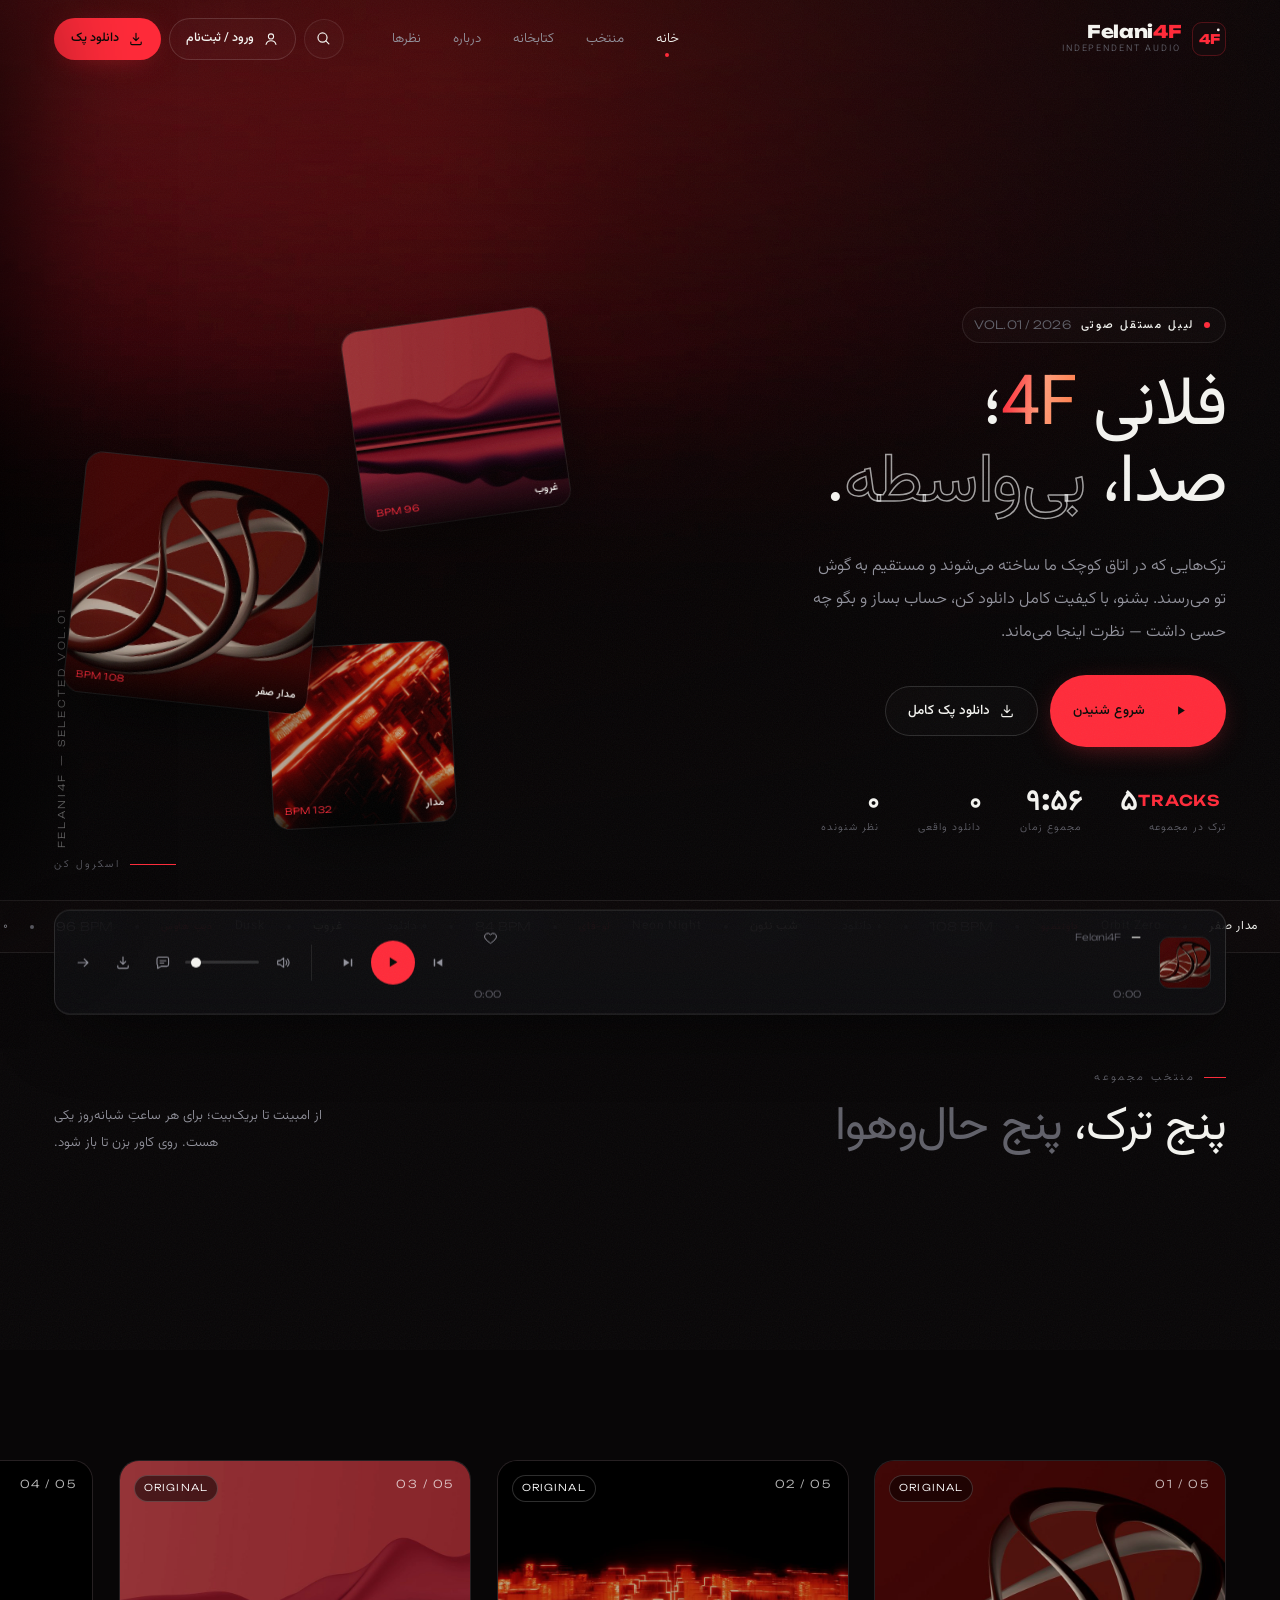
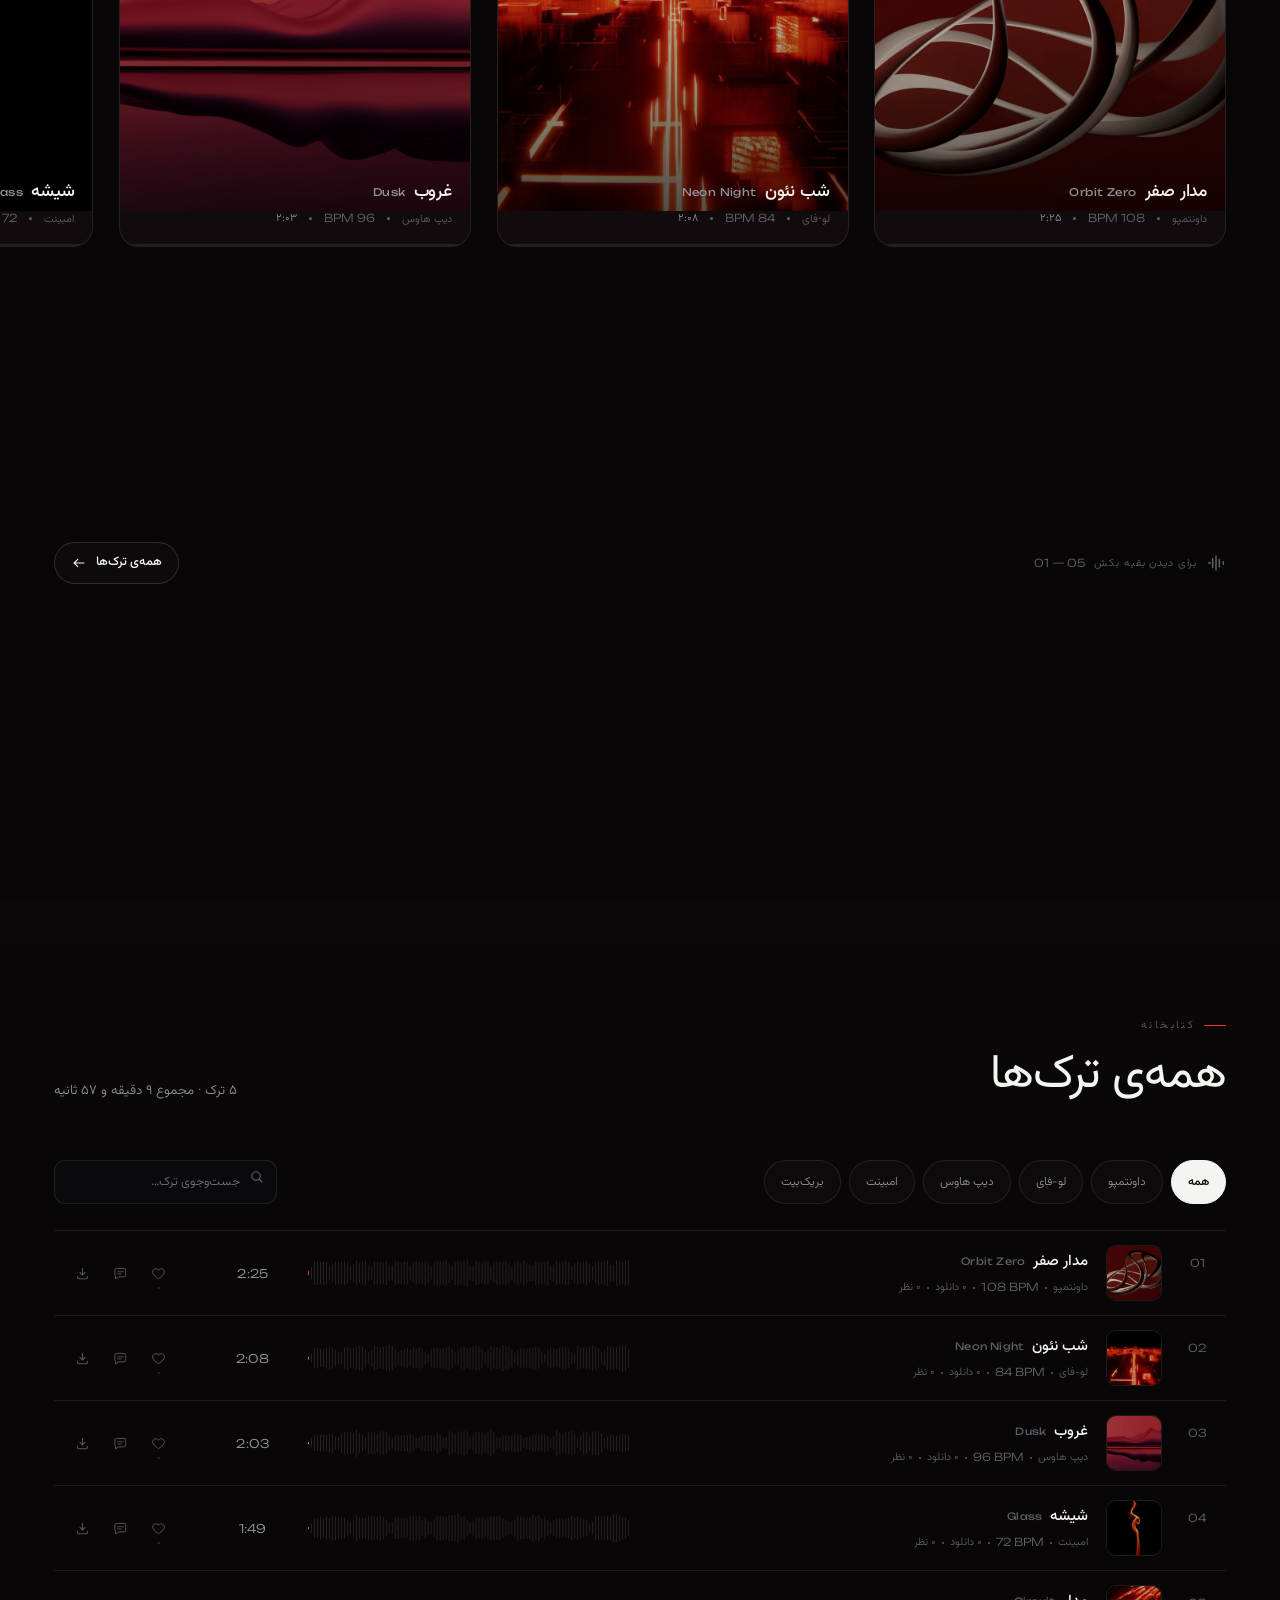
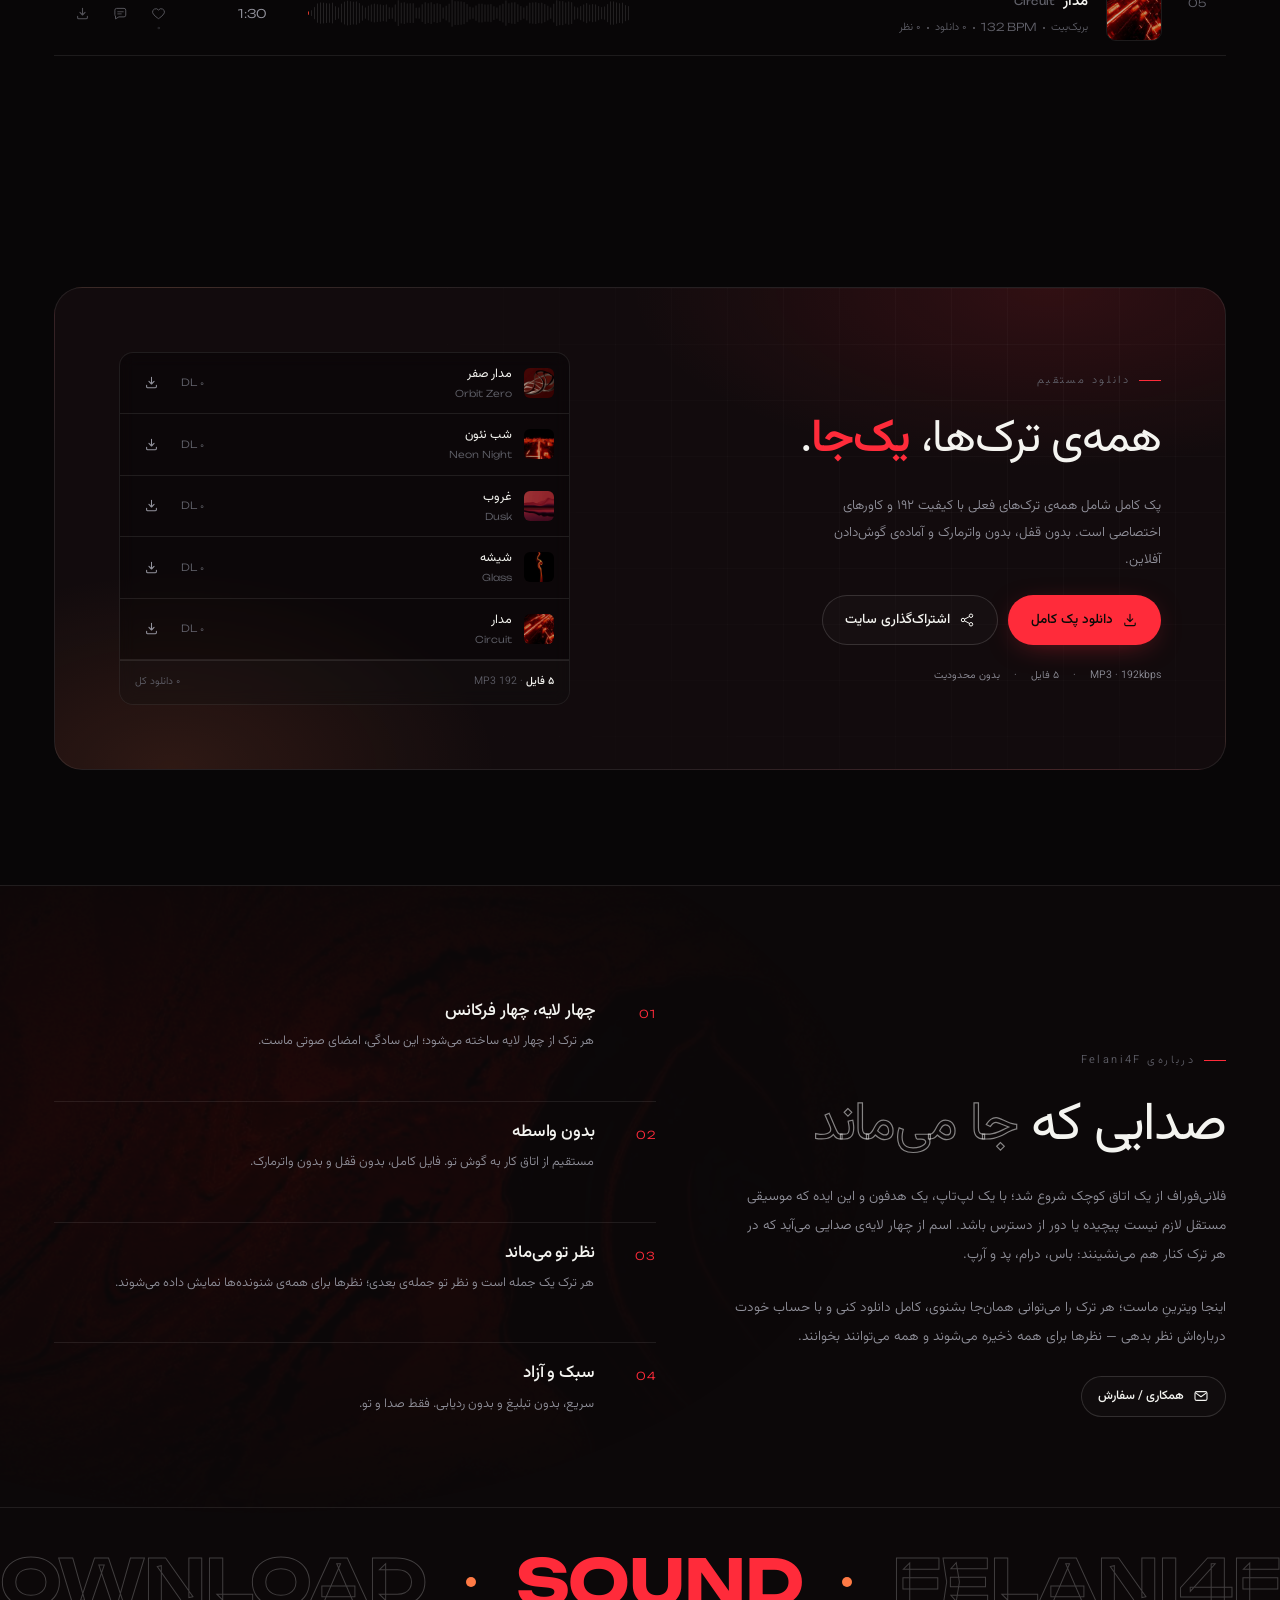
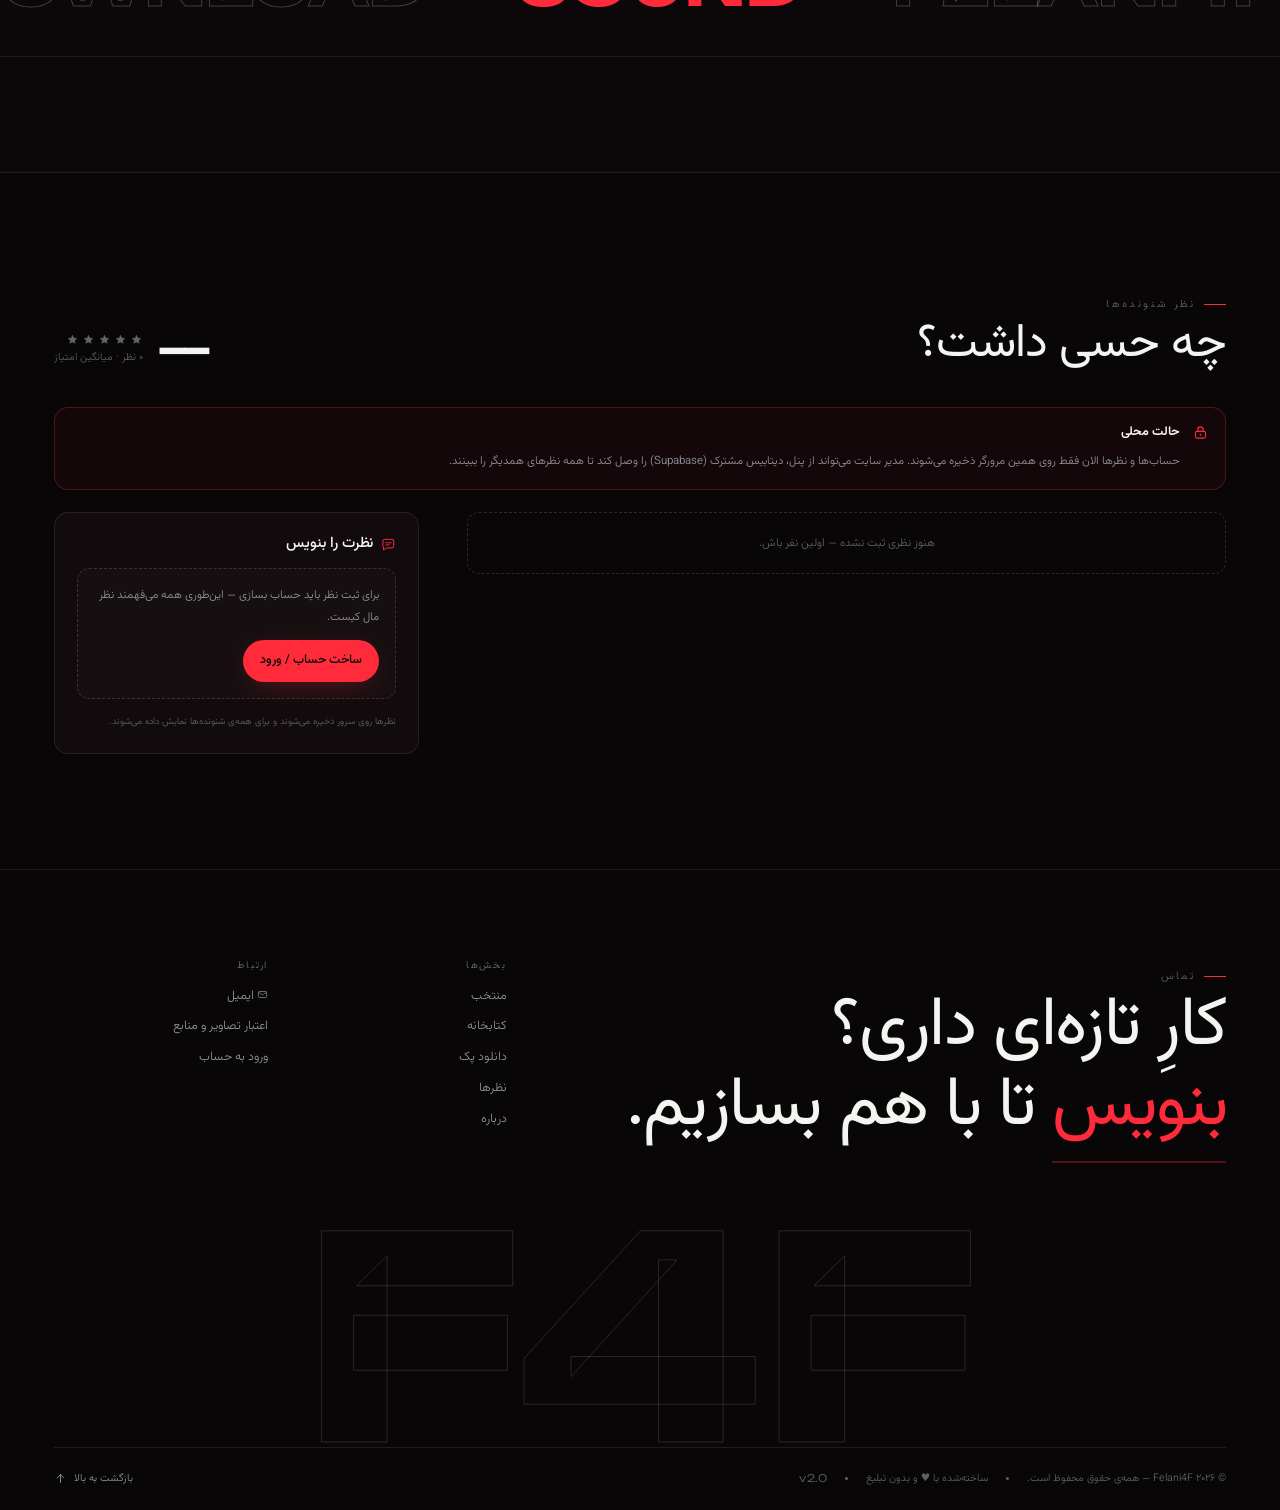
==== commit 70f5449f: "v2: Felani4F rebrand, red theme, real accounts, shared comments, download counters, admin panel, SEO" ====
--- a/index.html
+++ b/index.html
@@ -3,18 +3,75 @@
 <head>
 <meta charset="utf-8">
 <meta name="viewport" content="width=device-width, initial-scale=1, viewport-fit=cover">
-<title>4F — چهار فرکانس، یک امضا</title>
-<meta name="description" content="۴F یک لیبل صوتی مستقل است؛ ترک‌ها را با کیفیت کامل بشنو، دانلود کن و نظرت را درباره‌ی هر آهنگ بنویس.">
-<meta name="theme-color" content="#070708">
-<meta property="og:title" content="4F — چهار فرکانس، یک امضا">
-<meta property="og:description" content="پنج ترک، پنج حال‌وهوا. بشنو، دانلود کن، نظر بده.">
+<title>Felani4F | فلانی فور اف — موسیقی مستقل</title>
+<meta name="description" content="Felani4F (فلانی فور اف) لیبل صوتی مستقل است. ترک‌ها را با کیفیت کامل بشنو، دانلود کن، حساب بساز و درباره‌ی هر آهنگ نظر بده.">
+<meta name="keywords" content="Felani4F, فلانی فور اف, فلانی4اف, موسیقی مستقل, لیبل صوتی, دانلود آهنگ, موسیقی الکترونیک, Xray_Venom, 4F music">
+<meta name="author" content="Felani4F">
+<meta name="robots" content="index, follow, max-image-preview:large">
+<meta name="theme-color" content="#080607">
+<link rel="canonical" href="https://drserver2350.github.io/felani4f/">
 <meta property="og:type" content="website">
+<meta property="og:site_name" content="Felani4F">
+<meta property="og:title" content="Felani4F | فلانی فور اف — موسیقی مستقل">
+<meta property="og:description" content="پنج ترک، پنج حال‌وهوا. بشنو، دانلود کن، حساب بساز و نظر بده.">
+<meta property="og:url" content="https://drserver2350.github.io/felani4f/">
+<meta property="og:image" content="https://drserver2350.github.io/felani4f/assets/img/og.jpg">
+<meta property="og:image:width" content="1200">
+<meta property="og:image:height" content="630">
+<meta name="twitter:card" content="summary_large_image">
+<meta name="twitter:title" content="Felani4F | فلانی فور اف">
+<meta name="twitter:description" content="موسیقی مستقل — بشنو، دانلود کن، نظر بده.">
+<meta name="twitter:image" content="https://drserver2350.github.io/felani4f/assets/img/og.jpg">
 <link rel="manifest" href="manifest.webmanifest">
-<link rel="icon" href="data:image/svg+xml,%3Csvg xmlns='http://www.w3.org/2000/svg' viewBox='0 0 64 64'%3E%3Crect width='64' height='64' rx='16' fill='%23c8ff3d'/%3E%3Ctext x='32' y='44' font-family='Arial Black,Arial' font-size='30' font-weight='900' text-anchor='middle' fill='%23090a08'%3E4F%3C/text%3E%3C/svg%3E">
-<link rel="apple-touch-icon" href="assets/img/orbit-zero-sm.jpg">
+<link rel="icon" href="assets/img/icon-192.png" type="image/png">
+<link rel="apple-touch-icon" href="assets/img/icon-192.png">
 <link rel="preload" href="assets/fonts/vazirmatn-sub.woff2" as="font" type="font/woff2" crossorigin>
 <link rel="preload" href="assets/fonts/unbounded-sub.woff2" as="font" type="font/woff2" crossorigin>
+<link rel="preload" href="assets/img/hero-bg.jpg" as="image">
 <link rel="stylesheet" href="assets/css/style.css">
+<script type="application/ld+json">
+{
+  "@context": "https://schema.org",
+  "@graph": [
+    {
+      "@type": "WebSite",
+      "@id": "https://drserver2350.github.io/felani4f/#website",
+      "url": "https://drserver2350.github.io/felani4f/",
+      "name": "Felani4F",
+      "alternateName": ["فلانی فور اف", "Felani 4F", "فلانی4F"],
+      "inLanguage": "fa-IR",
+      "publisher": { "@id": "https://drserver2350.github.io/felani4f/#org" },
+      "potentialAction": {
+        "@type": "SearchAction",
+        "target": "https://drserver2350.github.io/felani4f/?q={search_term_string}",
+        "query-input": "required name=search_term_string"
+      }
+    },
+    {
+      "@type": "Organization",
+      "@id": "https://drserver2350.github.io/felani4f/#org",
+      "name": "Felani4F",
+      "alternateName": "فلانی فور اف",
+      "url": "https://drserver2350.github.io/felani4f/",
+      "logo": "https://drserver2350.github.io/felani4f/assets/img/icon-512.png",
+      "email": "hello@felani4f.com",
+      "description": "لیبل صوتی مستقل Felani4F — پخش، دانلود و نقد شنوندگان."
+    },
+    {
+      "@type": "MusicPlaylist",
+      "name": "Felani4F · Vol.01",
+      "numTracks": 5,
+      "track": [
+        { "@type": "MusicRecording", "name": "Orbit Zero", "alternateName": "مدار صفر", "duration": "PT2M25S", "byArtist": { "@type": "MusicGroup", "name": "Felani4F" } },
+        { "@type": "MusicRecording", "name": "Neon Night", "alternateName": "شب نئون", "duration": "PT2M08S", "byArtist": { "@type": "MusicGroup", "name": "Felani4F" } },
+        { "@type": "MusicRecording", "name": "Dusk", "alternateName": "غروب", "duration": "PT2M03S", "byArtist": { "@type": "MusicGroup", "name": "Felani4F" } },
+        { "@type": "MusicRecording", "name": "Glass", "alternateName": "شیشه", "duration": "PT1M49S", "byArtist": { "@type": "MusicGroup", "name": "Felani4F" } },
+        { "@type": "MusicRecording", "name": "Circuit", "alternateName": "مدار", "duration": "PT1M30S", "byArtist": { "@type": "MusicGroup", "name": "Felani4F" } }
+      ]
+    }
+  ]
+}
+</script>
 </head>
 <body>
 
@@ -36,27 +93,32 @@
   <symbol id="i-up" viewBox="0 0 24 24"><path d="M12 19.4V5m0 0-6 6m6-6 6 6" stroke="currentColor" stroke-width="1.7" fill="none" stroke-linecap="round" stroke-linejoin="round"/></symbol>
   <symbol id="i-check" viewBox="0 0 24 24"><path d="m4.8 12.6 4.6 4.6L19.4 7" stroke="currentColor" stroke-width="2" fill="none" stroke-linecap="round" stroke-linejoin="round"/></symbol>
   <symbol id="i-star" viewBox="0 0 24 24"><path d="M12 3.1l2.7 5.6 6.1.9-4.4 4.3 1 6.1L12 17.1 6.6 20l1-6.1L3.2 9.6l6.1-.9z" fill="currentColor"/></symbol>
-  <symbol id="i-instagram" viewBox="0 0 24 24"><rect x="3.6" y="3.6" width="16.8" height="16.8" rx="5" stroke="currentColor" stroke-width="1.6" fill="none"/><circle cx="12" cy="12" r="3.9" stroke="currentColor" stroke-width="1.6" fill="none"/><circle cx="17.1" cy="6.9" r="1.1" fill="currentColor"/></symbol>
-  <symbol id="i-telegram" viewBox="0 0 24 24"><path d="M20.6 4.2 2.9 11.1c-.9.3-.9 1.2 0 1.5l4.2 1.4 1.6 4.9c.2.7.9.9 1.4.3l2.3-2.5 4.3 3.1c.6.4 1.2.2 1.4-.6l2.9-13.6c.2-.8-.4-1.4-1.4-1.4z" stroke="currentColor" stroke-width="1.4" fill="none" stroke-linejoin="round"/><path d="m7.2 13.9 9.9-6.4-7.6 7.5-.3 3.1" stroke="currentColor" stroke-width="1.4" fill="none" stroke-linejoin="round"/></symbol>
   <symbol id="i-mail" viewBox="0 0 24 24"><rect x="3" y="5.4" width="18" height="13.2" rx="2.6" stroke="currentColor" stroke-width="1.6" fill="none"/><path d="m4.4 7.6 7.6 5.6 7.6-5.6" stroke="currentColor" stroke-width="1.6" fill="none" stroke-linecap="round" stroke-linejoin="round"/></symbol>
-  <symbol id="i-github" viewBox="0 0 24 24"><path d="M9.3 20.4c-4.3 1.3-4.3-2.2-6-2.7m12 5.3v-3.4c0-1 .1-1.4-.5-2 1.6-.2 3.3-.8 3.3-3.6a2.8 2.8 0 0 0-.8-2 2.6 2.6 0 0 0 0-2s-.6-.2-2.1.8a7.3 7.3 0 0 0-3.8 0c-1.5-1-2.1-.8-2.1-.8a2.6 2.6 0 0 0 0 2 2.8 2.8 0 0 0-.8 2c0 2.8 1.7 3.4 3.3 3.6-.4.4-.5.8-.5 1.4v3.4" stroke="currentColor" stroke-width="1.5" fill="none" stroke-linecap="round" stroke-linejoin="round"/></symbol>
   <symbol id="i-menu" viewBox="0 0 24 24"><path d="M4 7.5h16M4 12h16M4 16.5h11" stroke="currentColor" stroke-width="1.7" stroke-linecap="round"/></symbol>
   <symbol id="i-install" viewBox="0 0 24 24"><rect x="5.4" y="3.2" width="13.2" height="17.6" rx="2.8" stroke="currentColor" stroke-width="1.6" fill="none"/><path d="M12 7.4v5.8m0 0 2.5-2.5M12 13.2 9.5 10.7" stroke="currentColor" stroke-width="1.6" fill="none" stroke-linecap="round" stroke-linejoin="round"/><circle cx="12" cy="17.6" r=".9" fill="currentColor"/></symbol>
   <symbol id="i-arrow" viewBox="0 0 24 24"><path d="M4.6 12h14.8m0 0-5.6-5.6M19.4 12l-5.6 5.6" stroke="currentColor" stroke-width="1.6" fill="none" stroke-linecap="round" stroke-linejoin="round"/></symbol>
-  <symbol id="i-wand" viewBox="0 0 24 24"><path d="M5 19 15.5 8.5M13.8 6.8l3.4 3.4M17 3v3M20.4 6.5h3M19.5 11.6v2.6" stroke="currentColor" stroke-width="1.6" fill="none" stroke-linecap="round"/></symbol>
   <symbol id="i-trash" viewBox="0 0 24 24"><path d="M4.6 6.6h14.8M9.4 6.6V4.8h5.2v1.8M6.4 6.6l.9 12.2a1.8 1.8 0 0 0 1.8 1.7h5.8a1.8 1.8 0 0 0 1.8-1.7l.9-12.2" stroke="currentColor" stroke-width="1.5" fill="none" stroke-linecap="round" stroke-linejoin="round"/></symbol>
   <symbol id="i-share" viewBox="0 0 24 24"><circle cx="18" cy="5.6" r="2.6" stroke="currentColor" stroke-width="1.5" fill="none"/><circle cx="6" cy="12" r="2.6" stroke="currentColor" stroke-width="1.5" fill="none"/><circle cx="18" cy="18.4" r="2.6" stroke="currentColor" stroke-width="1.5" fill="none"/><path d="m8.4 10.7 7.2-3.8M8.4 13.3l7.2 3.8" stroke="currentColor" stroke-width="1.5"/></symbol>
   <symbol id="i-wave" viewBox="0 0 24 24"><path d="M3 12h2.2M8 6.6v10.8M12 3.6v16.8M16 7.6v8.8M20.8 10.4v3.2" stroke="currentColor" stroke-width="1.8" stroke-linecap="round"/></symbol>
-  <symbol id="i-head" viewBox="0 0 24 24"><path d="M4.4 15v-3a7.6 7.6 0 1 1 15.2 0v3" stroke="currentColor" stroke-width="1.6" fill="none" stroke-linecap="round"/><rect x="3.2" y="13.6" width="4" height="6.6" rx="2" stroke="currentColor" stroke-width="1.6" fill="none"/><rect x="16.8" y="13.6" width="4" height="6.6" rx="2" stroke="currentColor" stroke-width="1.6" fill="none"/></symbol>
+  <symbol id="i-user" viewBox="0 0 24 24"><circle cx="12" cy="8.2" r="3.9" stroke="currentColor" stroke-width="1.6" fill="none"/><path d="M4.6 20.2c.8-3.6 3.8-5.7 7.4-5.7s6.6 2.1 7.4 5.7" stroke="currentColor" stroke-width="1.6" fill="none" stroke-linecap="round"/></symbol>
+  <symbol id="i-lock" viewBox="0 0 24 24"><rect x="4.8" y="10.4" width="14.4" height="9.6" rx="2.6" stroke="currentColor" stroke-width="1.6" fill="none"/><path d="M8.2 10.4V7.8a3.8 3.8 0 0 1 7.6 0v2.6" stroke="currentColor" stroke-width="1.6" fill="none"/><circle cx="12" cy="15" r="1.3" fill="currentColor"/></symbol>
+  <symbol id="i-logout" viewBox="0 0 24 24"><path d="M14.4 4.8H6.6a1.8 1.8 0 0 0-1.8 1.8v10.8a1.8 1.8 0 0 0 1.8 1.8h7.8" stroke="currentColor" stroke-width="1.6" fill="none" stroke-linecap="round"/><path d="M17.6 15.6 21 12l-3.4-3.6M21 12h-9.4" stroke="currentColor" stroke-width="1.6" fill="none" stroke-linecap="round" stroke-linejoin="round"/></symbol>
+  <symbol id="i-edit" viewBox="0 0 24 24"><path d="m15.6 5.2 3.2 3.2L8.4 18.8l-4.2 1 1-4.2z" stroke="currentColor" stroke-width="1.6" fill="none" stroke-linejoin="round"/><path d="m14 6.8 3.2 3.2" stroke="currentColor" stroke-width="1.6"/></symbol>
+  <symbol id="i-plus" viewBox="0 0 24 24"><path d="M12 5v14M5 12h14" stroke="currentColor" stroke-width="1.8" stroke-linecap="round"/></symbol>
+  <symbol id="i-crown" viewBox="0 0 24 24"><path d="m3.6 7.6 4.2 3 4.2-5.4 4.2 5.4 4.2-3-1.8 10.2H5.4z" stroke="currentColor" stroke-width="1.5" fill="none" stroke-linejoin="round"/></symbol>
+  <symbol id="i-cloud" viewBox="0 0 24 24"><path d="M7.4 18.6a4 4 0 0 1-.5-8 5.4 5.4 0 0 1 10.4 1.2 3.4 3.4 0 0 1-.4 6.8z" stroke="currentColor" stroke-width="1.6" fill="none" stroke-linejoin="round"/><path d="M12 10.6v5.2m0 0 2-2M12 15.8l-2-2" stroke="currentColor" stroke-width="1.5" fill="none" stroke-linecap="round" stroke-linejoin="round"/></symbol>
+  <symbol id="i-ban" viewBox="0 0 24 24"><circle cx="12" cy="12" r="8.2" stroke="currentColor" stroke-width="1.6" fill="none"/><path d="m6.4 17.6 11.2-11.2" stroke="currentColor" stroke-width="1.6"/></symbol>
+  <symbol id="i-users" viewBox="0 0 24 24"><circle cx="9" cy="8.6" r="3.4" stroke="currentColor" stroke-width="1.5" fill="none"/><path d="M2.8 19.4c.6-3 3-4.8 6.2-4.8s5.6 1.8 6.2 4.8" stroke="currentColor" stroke-width="1.5" fill="none" stroke-linecap="round"/><path d="M16 5.6a3.2 3.2 0 0 1 0 6M18.4 14.8c1.7.5 2.9 1.9 3.3 4" stroke="currentColor" stroke-width="1.5" fill="none" stroke-linecap="round"/></symbol>
+  <symbol id="i-chart" viewBox="0 0 24 24"><path d="M4 19.2h16M7 16V9.6M12 16V5.4M17 16v-4.2" stroke="currentColor" stroke-width="1.7" stroke-linecap="round"/></symbol>
 </svg>
 
 <!-- ============ PRELOADER ============ -->
 <div id="preload" aria-hidden="true">
   <div class="pl-in">
-    <div class="pl-logo en"><span>4</span><span>F</span></div>
+    <div class="pl-logo en"><span>F</span><span class="pl-4">4F</span></div>
     <div class="pl-bar"><i id="plBar"></i></div>
     <div class="pl-num" id="plNum">0%</div>
-    <div class="pl-cap">چهار فرکانس، یک امضا</div>
+    <div class="pl-cap">فلانی فور اف — موسیقی مستقل</div>
   </div>
 </div>
 
@@ -65,15 +127,16 @@
 
 <!-- ============ HEADER ============ -->
 <header class="head" id="head">
-  <a href="#top" class="brand" aria-label="4F — خانه">
+  <a href="#top" class="brand" aria-label="Felani4F — خانه">
     <svg viewBox="0 0 64 64" aria-hidden="true">
-      <rect width="64" height="64" rx="18" fill="#c8ff3d"/>
-      <text x="32" y="42" text-anchor="middle" font-family="Unbounded,Vazirmatn,sans-serif" font-size="26" font-weight="800" letter-spacing="-1.5" fill="#090b07">4F</text>
-      <circle cx="50" cy="14" r="3" fill="#090b07"/>
+      <rect width="64" height="64" rx="18" fill="#150a0c"/>
+      <rect x="1" y="1" width="62" height="62" rx="17" fill="none" stroke="rgba(255,45,60,.5)"/>
+      <text x="32" y="42" text-anchor="middle" font-family="Unbounded,Vazirmatn,sans-serif" font-size="25" font-weight="800" letter-spacing="-1.5" fill="#ff2b3a">4F</text>
+      <circle cx="49.5" cy="15" r="2.6" fill="#f6f2f2"/>
     </svg>
     <span class="bt">
-      <span class="b1">4F</span>
-      <span class="b2">AUDIO LABEL</span>
+      <span class="b1">Felani<span class="b1-accent">4F</span></span>
+      <span class="b2">INDEPENDENT AUDIO</span>
     </span>
   </a>
   <nav class="nav" id="nav" aria-label="ناوبری اصلی">
@@ -86,6 +149,23 @@
   <div class="head-actions">
     <button class="icon-btn" id="installBtn" hidden title="نصب اپ" aria-label="نصب اپ"><svg><use href="#i-install"/></svg></button>
     <button class="icon-btn" id="searchBtn" title="جست‌وجو" aria-label="جست‌وجو"><svg><use href="#i-search"/></svg></button>
+    <button class="btn btn-ghost btn-sm auth-open" data-mode="login" id="loginBtn"><svg><use href="#i-user"/></svg> ورود / ثبت‌نام</button>
+    <div class="user-menu" id="userMenu" hidden>
+      <button class="user-chip" id="userChip" aria-haspopup="true" aria-expanded="false">
+        <span class="av" id="userAv">F</span>
+        <span class="uc-nm" id="userName">—</span>
+        <svg style="width:11px;height:11px;transform:rotate(-90deg)"><use href="#i-arrow"/></svg>
+      </button>
+      <div class="user-pop" id="userPop">
+        <div class="up-head">
+          <span class="av lg" id="userAv2">F</span>
+          <div><b id="userName2">—</b><small id="userRole">شنونده</small></div>
+        </div>
+        <button class="up-item" id="goAdmin" hidden><svg><use href="#i-crown"/></svg> پنل مدیریت</button>
+        <button class="up-item" id="goMyComments"><svg><use href="#i-comment"/></svg> نظرهای من</button>
+        <button class="up-item danger" id="logoutBtn"><svg><use href="#i-logout"/></svg> خروج از حساب</button>
+      </div>
+    </div>
     <a class="btn btn-acc btn-sm" href="#pack"><svg><use href="#i-download"/></svg> دانلود پک</a>
     <button class="icon-btn burger" id="burger" aria-label="منو" aria-expanded="false"><svg><use href="#i-menu"/></svg></button>
   </div>
@@ -95,13 +175,13 @@
   <a href="#top">خانه</a>
   <a href="#works">منتخب</a>
   <a href="#library">کتابخانه</a>
-  <a href="#about">دربارهی ۴F</a>
-  <a href="#comments">نظر شنوندهها</a>
+  <a href="#about">درباره‌ی Felani4F</a>
+  <a href="#comments">نظر شنونده‌ها</a>
   <a href="#pack">دانلود پک</a>
+  <button class="btn btn-ghost auth-open" data-mode="login" style="width:max-content;margin-top:22px"><svg><use href="#i-user"/></svg> ورود / ثبت‌نام</button>
   <div class="sm-foot">
-    <span class="en">4F · 2026</span>
-    <span>تهران — نیویورک</span>
-    <a href="mailto:hello@4f.audio" style="font-size:12px">hello@4f.audio</a>
+    <span class="en">Felani4F · 2026</span>
+    <a href="mailto:hello@felani4f.com" style="font-size:12px">hello@felani4f.com</a>
   </div>
 </div>
 
@@ -109,17 +189,18 @@
 
   <!-- ============ HERO ============ -->
   <section class="hero">
-    <div class="grid-bg" aria-hidden="true"></div>
+    <div class="hero-bg" aria-hidden="true"></div>
+    <div class="hero-bg-grad" aria-hidden="true"></div>
     <div class="wrap hero-in">
       <div class="hero-l">
         <div class="eyebrow rv"><span class="pulse"></span> <b>لیبل مستقل صوتی</b> <span class="en" style="color:var(--dim)">VOL.01 / 2026</span></div>
         <h1 class="rv" style="--d:.08s">
-          <span class="l1">چهار فرکانس،</span>
-          <span class="l1"><span class="grad">یک</span> <em>امضا</em>.</span>
+          <span class="l1">فلانی <span class="grad">4F</span>؛</span>
+          <span class="l1">صدا، <em>بی‌واسطه</em>.</span>
         </h1>
         <p class="lead rv" style="--d:.16s">
-          صداهایی که در اتاق کوچک ما ساخته می‌شوند و مستقیم به گوش تو می‌رسند.
-          پنج ترک برای پنج حال‌وهوا؛ بشنو، با کیفیت کامل دانلود کن و بگو چه حسی داشت.
+          ترک‌هایی که در اتاق کوچک ما ساخته می‌شوند و مستقیم به گوش تو می‌رسند.
+          بشنو، با کیفیت کامل دانلود کن، حساب بساز و بگو چه حسی داشت — نظرت اینجا می‌ماند.
         </p>
         <div class="hero-cta rv" style="--d:.24s">
           <button class="btn btn-acc play-cta" id="heroPlay">
@@ -131,34 +212,26 @@
         <div class="stats rv" style="--d:.32s">
           <div class="stat"><b id="statTracks">۵<i>TRACKS</i></b><span>ترک در مجموعه</span></div>
           <div class="stat"><b id="statDur">۹:۵۵</b><span>مجموع زمان</span></div>
-          <div class="stat"><b id="statDl">۶٬۸۶۰<i>+</i></b><span>دانلود</span></div>
+          <div class="stat"><b id="statDl">۰</b><span>دانلود واقعی</span></div>
           <div class="stat"><b id="statCm">۰</b><span>نظر شنونده</span></div>
         </div>
       </div>
-      <div class="hero-r" style="direction:ltr">
-        <div class="rings" aria-hidden="true">
-          <svg viewBox="0 0 600 600" fill="none">
-            <circle cx="300" cy="300" r="290" stroke="rgba(255,255,255,.09)" stroke-dasharray="1 9"/>
-            <circle cx="300" cy="300" r="232" stroke="rgba(255,255,255,.1)" stroke-dasharray="34 22"/>
-            <circle cx="300" cy="300" r="176" stroke="rgba(200,255,61,.22)" stroke-dasharray="2 12"/>
-            <circle cx="472" cy="146" r="4" fill="#c8ff3d"/>
-            <circle cx="126" cy="404" r="3" fill="#b49bff"/>
-            <path d="M300 8v26M300 566v26M8 300h26M566 300h26" stroke="rgba(255,255,255,.22)"/>
-          </svg>
-        </div>
-        <div class="orb" aria-hidden="true"></div>
-        <button class="hcover c1" data-open="dusk" aria-label="ترک غروب">
-          <img src="assets/img/dusk.jpg" alt="کاور غروب" width="200" height="200">
-          <span class="hc-meta"><b>غروب</b><span>96 BPM</span></span>
-        </button>
-        <button class="hcover c2" data-open="orbit-zero" aria-label="ترک مدار صفر">
-          <img src="assets/img/orbit-zero.jpg" alt="کاور مدار صفر" width="240" height="240">
-          <span class="hc-meta"><b>مدار صفر</b><span>108 BPM</span></span>
-        </button>
-        <button class="hcover c3" data-open="circuit" aria-label="ترک مدار">
-          <img src="assets/img/circuit.jpg" alt="کاور مدار" width="180" height="180">
-          <span class="hc-meta"><b>مدار</b><span>132 BPM</span></span>
-        </button>
+      <div class="hero-r" style="direction:rtl">
+        <div class="hero-covers">
+          <button class="hcover c1" data-open="dusk" aria-label="ترک غروب">
+            <img src="assets/img/dusk.jpg" alt="کاور غروب" width="200" height="200">
+            <span class="hc-meta"><b>غروب</b><span>96 BPM</span></span>
+          </button>
+          <button class="hcover c2" data-open="orbit-zero" aria-label="ترک مدار صفر">
+            <img src="assets/img/orbit-zero.jpg" alt="کاور مدار صفر" width="240" height="240">
+            <span class="hc-meta"><b>مدار صفر</b><span>108 BPM</span></span>
+          </button>
+          <button class="hcover c3" data-open="circuit" aria-label="ترک مدار">
+            <img src="assets/img/circuit.jpg" alt="کاور مدار" width="180" height="180">
+            <span class="hc-meta"><b>مدار</b><span>132 BPM</span></span>
+          </button>
+          <span class="hero-hint en">FELANI4F — SELECTED VOL.01</span>
+        </div>
       </div>
     </div>
     <div class="scroll-hint"><span class="ln"></span> اسکرول کن</div>
@@ -177,7 +250,7 @@
         <h2>پنج ترک، <span class="thin">پنج حال‌وهوا</span></h2>
       </div>
       <div class="sh-r">
-        <p>از امبینت شیشه‌ای تا بریک‌بیتِ ۱۳۲؛ برای هر ساعتِ شبانه‌روز یکی هست. روی کاور بزن تا باز شود.</p>
+        <p>از امبینت تا بریک‌بیت؛ برای هر ساعتِ شبانه‌روز یکی هست. روی کاور بزن تا باز شود.</p>
       </div>
     </div>
     <div class="pin" id="pin">
@@ -202,7 +275,7 @@
           <h2>همه‌ی ترک‌ها</h2>
         </div>
         <div class="sh-r">
-          <p id="libCount">۵ ترک · مجموع ۹ دقیقه و ۵۵ ثانیه</p>
+          <p id="libCount">۵ ترک</p>
         </div>
       </div>
       <div class="filters rv" id="filters" role="tablist" aria-label="فیلتر ژانر"></div>
@@ -217,13 +290,13 @@
         <div class="pack-l">
           <span class="kicker">دانلود مستقیم</span>
           <h2>همه‌ی ترک‌ها، <b>یک‌جا</b>.</h2>
-          <p>پک کامل شامل هر پنج ترک با کیفیت ۱۹۲ و کاورهای اختصاصی است. فایل‌ها بدون قفل، بدون واترمارک و آماده‌ی گوش‌دادن آفلاین‌اند.</p>
+          <p>پک کامل شامل همه‌ی ترک‌های فعلی با کیفیت ۱۹۲ و کاورهای اختصاصی است. بدون قفل، بدون واترمارک و آماده‌ی گوش‌دادن آفلاین.</p>
           <div class="pack-acts">
             <button class="btn btn-acc" id="dlAll"><svg><use href="#i-download"/></svg> دانلود پک کامل</button>
             <button class="btn btn-ghost" id="shareBtn"><svg><use href="#i-share"/></svg> اشتراک‌گذاری سایت</button>
           </div>
           <div class="muted" style="font-size:10.5px;display:flex;gap:14px;flex-wrap:wrap">
-            <span>MP3 · 192kbps</span><span>·</span><span>۵ فایل</span><span>·</span><span>بدون محدودیت</span>
+            <span>MP3 · 192kbps</span><span>·</span><span id="packCount">۵ فایل</span><span>·</span><span>بدون محدودیت</span>
           </div>
         </div>
         <div class="pack-list" id="packList"></div>
@@ -233,24 +306,25 @@
 
   <!-- ============ ABOUT ============ -->
   <section class="sec about" id="about">
+    <div class="about-tex" aria-hidden="true"></div>
     <div class="wrap about-in">
       <div class="about-l">
-        <span class="kicker rv">درباره‌ی ۴F</span>
+        <span class="kicker rv">درباره‌ی Felani4F</span>
         <h2 class="rv">صدایی که <span class="out">جا می‌ماند</span></h2>
-        <p class="rv">۴F از یک اتاق کوچک شروع شد؛ با یک لپ‌تاپ، یک هدفون و این ایده که موسیقی مستقل لازم نیست پیچیده یا دور از دسترس باشد. اسم از چهار لایه‌ی صدایی می‌آید که در هر ترک کنار هم می‌نشینند: باس، درام، پد و آرپ.</p>
-        <p class="rv">اینجا ویترینِ ماست؛ نه چیز بیشتری، نه چیز کمتری. هر ترک را می‌توانی همان‌جا بشنوی، کامل دانلود کنی و درباره‌اش نظر بدهی — بدون حساب کاربری و بدون واسطه.</p>
-        <div class="rv"><a href="mailto:hello@4f.audio" class="btn btn-ghost btn-sm"><svg><use href="#i-mail"/></svg> همکاری / سفارش</a></div>
+        <p class="rv">فلانی‌فور‌اف از یک اتاق کوچک شروع شد؛ با یک لپ‌تاپ، یک هدفون و این ایده که موسیقی مستقل لازم نیست پیچیده یا دور از دسترس باشد. اسم از چهار لایه‌ی صدایی می‌آید که در هر ترک کنار هم می‌نشینند: باس، درام، پد و آرپ.</p>
+        <p class="rv">اینجا ویترینِ ماست؛ هر ترک را می‌توانی همان‌جا بشنوی، کامل دانلود کنی و با حساب خودت درباره‌اش نظر بدهی — نظرها برای همه ذخیره می‌شوند و همه می‌توانند بخوانند.</p>
+        <div class="rv"><a href="mailto:hello@felani4f.com" class="btn btn-ghost btn-sm"><svg><use href="#i-mail"/></svg> همکاری / سفارش</a></div>
       </div>
       <div class="about-r">
-        <div class="principle rv"><div class="pn">01</div><div><h3>چهار لایه، چهار فرکانس</h3><p>هر ترک از چهار لایه ساخته می‌شود؛ این سادگی، امضای صوتی ماست. هیچ لایه‌ای زیادی نیست و هیچ‌کدام کم نیست.</p></div></div>
-        <div class="principle rv"><div class="pn">02</div><div><h3>بدون واسطه</h3><p>مستقیم از اتاق کار به گوش تو. فایل کامل، بدون قفل، بدون واترمارک، با کیفیت ثابت ۱۹۲ کیلوبیت.</p></div></div>
-        <div class="principle rv"><div class="pn">03</div><div><h3>گفت‌وگو، بعد از گوش‌دادن</h3><p>هر ترک یک جمله است و نظر تو جمله‌ی بعدی. امتیاز بده، بنویس، و بگذار بقیه هم حس تو را بخوانند.</p></div></div>
-        <div class="principle rv"><div class="pn">04</div><div><h3>سبک و آزاد</h3><p>سایت روی GitHub Pages اجرا می‌شود؛ سریع، بدون تبلیغ و بدون ردیابی. فقط صدا و تو.</p></div></div>
+        <div class="principle rv"><div class="pn">01</div><div><h3>چهار لایه، چهار فرکانس</h3><p>هر ترک از چهار لایه ساخته می‌شود؛ این سادگی، امضای صوتی ماست.</p></div></div>
+        <div class="principle rv"><div class="pn">02</div><div><h3>بدون واسطه</h3><p>مستقیم از اتاق کار به گوش تو. فایل کامل، بدون قفل و بدون واترمارک.</p></div></div>
+        <div class="principle rv"><div class="pn">03</div><div><h3>نظر تو می‌ماند</h3><p>هر ترک یک جمله است و نظر تو جمله‌ی بعدی؛ نظرها برای همه‌ی شنونده‌ها نمایش داده می‌شوند.</p></div></div>
+        <div class="principle rv"><div class="pn">04</div><div><h3>سبک و آزاد</h3><p>سریع، بدون تبلیغ و بدون ردیابی. فقط صدا و تو.</p></div></div>
       </div>
     </div>
     <div class="big-marquee" aria-hidden="true" id="bigMarq">
-      <span>4F <i></i> <b>SOUND</b> <i></i> DOWNLOAD <i></i> LISTEN <i></i> COMMENT <i></i> 4F <i></i> <b>SOUND</b> <i></i> DOWNLOAD <i></i> LISTEN <i></i> COMMENT <i></i></span>
-      <span>4F <i></i> <b>SOUND</b> <i></i> DOWNLOAD <i></i> LISTEN <i></i> COMMENT <i></i> 4F <i></i> <b>SOUND</b> <i></i> DOWNLOAD <i></i> LISTEN <i></i> COMMENT <i></i></span>
+      <span>FELANI4F <i></i> <b>SOUND</b> <i></i> DOWNLOAD <i></i> LISTEN <i></i> COMMENT <i></i> FELANI4F <i></i> <b>SOUND</b> <i></i> DOWNLOAD <i></i> LISTEN <i></i> COMMENT <i></i></span>
+      <span>FELANI4F <i></i> <b>SOUND</b> <i></i> DOWNLOAD <i></i> LISTEN <i></i> COMMENT <i></i> FELANI4F <i></i> <b>SOUND</b> <i></i> DOWNLOAD <i></i> LISTEN <i></i> COMMENT <i></i></span>
     </div>
   </section>
 
@@ -272,27 +346,35 @@
       </div>
       <div class="cm-wrap">
         <div class="cm-list" id="cmList"></div>
-        <form class="cm-form rv" id="cmForm" novalidate>
-          <h3><svg><use href="#i-comment"/></svg> نظرت را بنویس</h3>
-          <div class="field">
-            <label for="cmTrack">درباره‌ی کدام ترک؟</label>
-            <select class="input" id="cmTrack" required></select>
-          </div>
-          <div class="field">
-            <label>امتیاز تو</label>
-            <div class="star-in" id="starIn" role="radiogroup" aria-label="امتیاز"></div>
-          </div>
-          <div class="field">
-            <label for="cmName">نام</label>
-            <input class="input" id="cmName" type="text" maxlength="28" placeholder="مثلاً سارا" required>
-          </div>
-          <div class="field">
-            <label for="cmText">متن نظر</label>
-            <textarea class="input" id="cmText" maxlength="420" placeholder="چه حسی داشت؟ کجا گوش دادی؟" required></textarea>
-          </div>
-          <button class="btn btn-acc" type="submit" style="justify-content:center">ثبت نظر <svg><use href="#i-arrow"/></svg></button>
-          <div class="hint">نظرها همین‌جا در مرورگر تو ذخیره می‌شوند (نسخه‌ی سبک بدون سرور). با پنل مدیریت می‌توانی همه را خروجی بگیری.</div>
-        </form>
+        <div class="cm-side">
+          <form class="cm-form rv" id="cmForm" novalidate>
+            <h3><svg><use href="#i-comment"/></svg> نظرت را بنویس</h3>
+            <div class="cm-required" id="cmRequired" hidden>
+              <p>برای ثبت نظر باید حساب بسازی — این‌طوری همه می‌فهمند نظر مال کیست.</p>
+              <button type="button" class="btn btn-acc btn-sm auth-open" data-mode="signup">ساخت حساب / ورود</button>
+            </div>
+            <div class="cm-fields" id="cmFields" hidden>
+              <div class="field">
+                <label for="cmTrack">درباره‌ی کدام ترک؟</label>
+                <select class="input" id="cmTrack" required></select>
+              </div>
+              <div class="field">
+                <label>امتیاز تو</label>
+                <div class="star-in" id="starIn" role="radiogroup" aria-label="امتیاز"></div>
+              </div>
+              <div class="field">
+                <label>به‌عنوان</label>
+                <div class="cm-as"><span class="av" id="cmAv">F</span><b id="cmAs">—</b></div>
+              </div>
+              <div class="field">
+                <label for="cmText">متن نظر</label>
+                <textarea class="input" id="cmText" maxlength="420" placeholder="چه حسی داشت؟ کجا گوش دادی؟" required></textarea>
+              </div>
+              <button class="btn btn-acc" type="submit" style="justify-content:center">ثبت نظر <svg><use href="#i-arrow"/></svg></button>
+            </div>
+            <div class="hint">نظرها روی سرور ذخیره می‌شوند و برای همه‌ی شنونده‌ها نمایش داده می‌شوند.</div>
+          </form>
+        </div>
       </div>
     </div>
   </section>
@@ -304,7 +386,7 @@
     <div class="foot-top">
       <div>
         <span class="kicker rv">تماس</span>
-        <h2 class="rv">کارِ تازه‌ای داری؟<br><a href="mailto:hello@4f.audio">بنویس</a> تا با هم بسازیم.</h2>
+        <h2 class="rv">کارِ تازه‌ای داری؟<br><a href="mailto:hello@felani4f.com">بنویس</a> تا با هم بسازیم.</h2>
       </div>
       <div class="foot-r">
         <div class="fcol">
@@ -317,21 +399,21 @@
         </div>
         <div class="fcol">
           <h4>ارتباط</h4>
-          <a href="mailto:hello@4f.audio"><svg style="width:11px;height:11px;display:inline;vertical-align:-1px"><use href="#i-mail"/></svg> ایمیل</a>
-          <a href="https://instagram.com" target="_blank" rel="noopener">اینستاگرام</a>
-          <a href="https://t.me" target="_blank" rel="noopener">تلگرام</a>
-          <a href="#" id="adminLink">پنل مدیریت</a>
-        </div>
-      </div>
-    </div>
-    <div class="foot-brand en" aria-hidden="true">4F</div>
+          <a href="mailto:hello@felani4f.com"><svg style="width:11px;height:11px;display:inline;vertical-align:-1px"><use href="#i-mail"/></svg> ایمیل</a>
+          <a href="credits.html">اعتبار تصاویر و منابع</a>
+          <button class="fcol-btn auth-open" data-mode="login">ورود به حساب</button>
+          <button class="fcol-btn" id="adminLink" hidden>پنل مدیریت</button>
+        </div>
+      </div>
+    </div>
+    <div class="foot-brand en" aria-hidden="true">F4F</div>
     <div class="foot-bottom">
       <div class="fb-l">
-        <span>© ۲۰۲۶ ۴F — همه‌ی حقوق محفوظ است.</span>
+        <span>© ۲۰۲۶ Felani4F — همه‌ی حقوق محفوظ است.</span>
         <span class="dotx"></span>
-        <span>ساخته‌شده با ♥ روی GitHub Pages</span>
+        <span>ساخته‌شده با ♥ و بدون تبلیغ</span>
         <span class="dotx"></span>
-        <span class="en">v1.0</span>
+        <span class="en">v2.0</span>
       </div>
       <a href="#top" class="to-top">بازگشت به بالا <svg><use href="#i-up"/></svg></a>
     </div>
@@ -348,7 +430,7 @@
     <div class="mid">
       <div class="mid-top">
         <b id="dkTitle">—</b>
-        <span id="dkSub">4F</span>
+        <span id="dkSub">Felani4F</span>
         <button class="mini dk-like" id="dkLike" aria-label="پسندیدن"><svg><use href="#i-heart"/></svg></button>
       </div>
       <canvas class="wave-dock" id="dkWave" aria-label="نمودار موج"></canvas>
@@ -398,6 +480,7 @@
       <div class="dm"><span>تمپو</span><b id="drBpm">—</b></div>
       <div class="dm"><span>گام</span><b id="drKey">—</b></div>
       <div class="dm"><span>زمان</span><b id="drDur">—</b></div>
+      <div class="dm"><span>دانلود</span><b id="drDls">۰</b></div>
     </div>
     <p class="dr-desc" id="drDesc"></p>
     <div class="dr-sec">
@@ -406,11 +489,13 @@
         <span id="drCmCount">0</span>
       </div>
       <div class="dr-cm" id="drCmList"></div>
-      <form id="drCmForm" style="display:grid;gap:9px">
-        <div style="display:grid;grid-template-columns:1fr auto;gap:8px">
-          <input class="input" id="drCmName" placeholder="نام" maxlength="28" required>
-          <div class="star-in" id="drStars" role="radiogroup" aria-label="امتیاز"></div>
-        </div>
+      <div class="cm-required" id="drRequired" hidden>
+        <p>برای ثبت نظر وارد حساب شو.</p>
+        <button type="button" class="btn btn-acc btn-sm auth-open" data-mode="login">ورود / ثبت‌نام</button>
+      </div>
+      <form id="drCmForm" class="cm-fields" style="display:grid;gap:9px" hidden>
+        <div class="cm-as"><span class="av" id="drAv">F</span><b id="drAs">—</b></div>
+        <div class="star-in" id="drStars" role="radiogroup" aria-label="امتیاز"></div>
         <textarea class="input" id="drCmText" placeholder="نظرت درباره‌ی این ترک…" maxlength="420" required></textarea>
         <button class="btn btn-ghost btn-sm" type="submit" style="justify-content:center">ثبت نظر</button>
       </form>
@@ -418,38 +503,163 @@
   </div>
 </aside>
 
-<!-- ============ ADMIN ============ -->
-<div class="modal" id="admin" role="dialog" aria-modal="true" aria-labelledby="adminTitle">
-  <div class="modal-in">
-    <h3 id="adminTitle"><svg><use href="#i-gear"/></svg> پنل مدیریت ۴F</h3>
-    <p class="mn">نسخه‌ی سبک (بدون سرور). تنظیمات و نظرها در مرورگر ذخیره می‌شوند. برای افزودن ترک، فایل MP3 و کاور را به پوشه‌ها اضافه کن و یک آبجکت در <b class="en">assets/js/data.js</b> بساز.</p>
-    <div class="row2">
-      <div class="field"><label for="setName">نام سایت</label><input class="input" id="setName" value="4F"></div>
-      <div class="field"><label for="setTag">شعار</label><input class="input" id="setTag" value="چهار فرکانس، یک امضا"></div>
-    </div>
-    <div class="field"><label>رنگ اصلی</label><div class="swatches" id="swatches"></div></div>
-    <div class="field">
-      <label>افزودن ترک (نمونه)</label>
-      <pre class="code">{ <b>id</b>:'my-track', <b>fa</b>:'نام فارسی', <b>en</b>:'English Name',
-  <b>genre</b>:'ژانر', <b>bpm</b>:100, <b>key</b>:'A min',
-  <b>c</b>:'#c8ff3d', <b>dur</b>:120, <b>peaks</b>:[...] },
-/* فایل: assets/audio/my-track.mp3
-   کاور: assets/img/my-track.jpg */</pre>
-    </div>
-    <div class="m-acts">
-      <button class="btn btn-ghost btn-sm" id="exportCm"><svg><use href="#i-download"/></svg> خروجی نظرها</button>
-      <button class="btn btn-ghost btn-sm" id="resetCm"><svg><use href="#i-trash"/></svg> پاک‌کردن نظرها</button>
-      <button class="btn btn-ghost btn-sm" id="resetAll"><svg><use href="#i-wand"/></svg> بازنشانی تنظیمات</button>
-    </div>
-    <div style="display:flex;justify-content:flex-end"><button class="btn btn-acc btn-sm" id="adminClose">بستن</button></div>
+<!-- ============ AUTH MODAL ============ -->
+<div class="modal" id="authModal" role="dialog" aria-modal="true" aria-labelledby="authTitle">
+  <div class="modal-in auth-in">
+    <button class="m-close" data-close="authModal" aria-label="بستن"><svg><use href="#i-close"/></svg></button>
+    <div class="auth-brand">
+      <span class="ab-logo en">F<span>4F</span></span>
+      <h3 id="authTitle">ورود به حساب</h3>
+      <p class="mn">با حساب Felani4F می‌توانی نظر بدهی، ترک‌ها را پسندیدی و نظرهایت را مدیریت کنی.</p>
+    </div>
+    <div class="auth-tabs">
+      <button class="on" data-tab="login">ورود</button>
+      <button data-tab="signup">ثبت‌نام</button>
+    </div>
+    <form id="authForm" novalidate style="display:grid;gap:12px">
+      <div class="field">
+        <label for="authUser">نام کاربری</label>
+        <input class="input" id="authUser" autocomplete="username" placeholder="مثلاً arshiya" required>
+      </div>
+      <div class="field">
+        <label for="authPass">رمز عبور</label>
+        <input class="input" id="authPass" type="password" autocomplete="current-password" placeholder="حداقل ۶ کاراکتر" required>
+      </div>
+      <div class="field" id="authPass2Wrap" hidden>
+        <label for="authPass2">تکرار رمز عبور</label>
+        <input class="input" id="authPass2" type="password" autocomplete="new-password" placeholder="رمز را دوباره بنویس">
+      </div>
+      <div class="auth-err" id="authErr" hidden></div>
+      <button class="btn btn-acc" type="submit" id="authSubmit" style="justify-content:center">ورود <svg><use href="#i-arrow"/></svg></button>
+    </form>
+    <p class="hint" style="text-align:center">حساب و رمزها با هش رمزنگاری‌شده ذخیره می‌شوند. ورود امن است.</p>
   </div>
 </div>
 
+<!-- ============ ADMIN PANEL ============ -->
+<div class="modal admin-modal" id="adminModal" role="dialog" aria-modal="true" aria-labelledby="adminTitle">
+  <div class="modal-in admin-in">
+    <div class="admin-head">
+      <h3 id="adminTitle"><svg><use href="#i-crown"/></svg> پنل مدیریت <span class="en" style="font-size:10px;color:var(--dim)">Felani4F</span></h3>
+      <button class="m-close" data-close="adminModal" aria-label="بستن"><svg><use href="#i-close"/></svg></button>
+    </div>
+    <div class="admin-tabs" role="tablist">
+      <button class="on" data-atab="tracks"><svg><use href="#i-wave"/></svg> ترک‌ها</button>
+      <button data-atab="users"><svg><use href="#i-users"/></svg> کاربران</button>
+      <button data-atab="comments"><svg><use href="#i-comment"/></svg> نظرها</button>
+      <button data-atab="publish"><svg><use href="#i-cloud"/></svg> انتشار فایل</button>
+      <button data-atab="stats"><svg><use href="#i-chart"/></svg> آمار</button>
+    </div>
+
+    <div class="admin-body">
+      <!-- tracks -->
+      <section class="atab on" data-panel="tracks">
+        <div class="admin-bar">
+          <p class="mn">ترک‌ها، کاور و اطلاعات را همین‌جا تغییر بده. تغییرات برای همه‌ی شنونده‌ها ذخیره می‌شود.</p>
+          <button class="btn btn-acc btn-sm" id="newTrackBtn"><svg><use href="#i-plus"/></svg> ترک جدید</button>
+        </div>
+        <div class="adm-tracks" id="admTracks"></div>
+      </section>
+
+      <!-- users -->
+      <section class="atab" data-panel="users">
+        <div class="admin-bar"><p class="mn">کاربران ثبت‌نام‌شده. می‌توانی نقش بدهی یا حساب را مسدود کنی.</p></div>
+        <div class="adm-table" id="admUsers"></div>
+      </section>
+
+      <!-- comments -->
+      <section class="atab" data-panel="comments">
+        <div class="admin-bar"><p class="mn">همه‌ی نظرها؛ هر نظر را می‌توانی حذف کنی.</p></div>
+        <div class="adm-comments" id="admComments"></div>
+      </section>
+
+      <!-- publish -->
+      <section class="atab" data-panel="publish">
+        <div class="admin-bar"><p class="mn">برای بارگذاری فایل صوتی یا کاور جدید داخل سایت، یک توکن انتشار با دسترسی نوشتن روی مخزن لازم است. توکن فقط در همین مرورگر ذخیره می‌شود.</p></div>
+        <div class="pub-grid">
+          <div class="field"><label for="ghRepo">مخزن</label><input class="input en" id="ghRepo" value="Drserver2350/felani4f" dir="ltr"></div>
+          <div class="field"><label for="ghBranch">شاخه</label><input class="input en" id="ghBranch" value="main" dir="ltr"></div>
+          <div class="field" style="grid-column:1/-1"><label for="ghToken">توکن انتشار (fine-grained · Contents: Read and write)</label><input class="input en" id="ghToken" type="password" dir="ltr" placeholder="github_pat_..."></div>
+          <div class="pub-acts">
+            <button class="btn btn-acc btn-sm" id="saveToken">ذخیره توکن</button>
+            <button class="btn btn-ghost btn-sm" id="testToken">تست اتصال</button>
+            <span class="pub-state" id="pubState"></span>
+          </div>
+          <p class="mn" style="grid-column:1/-1">بدون توکن هم می‌توانی ترک اضافه کنی؛ فقط فایل باید جایی هاست شده باشد و لینک مستقیم آن را وارد کنی.</p>
+        </div>
+        <div class="pub-sep"></div>
+        <div class="admin-bar"><p class="mn">انتشار تغییرات ترک‌ها روی سایت: با این کار فایل محتوای منتشرشده در مخزن به‌روز می‌شود و همه‌ی بازدیدکننده‌ها تغییرات را می‌بینند.</p></div>
+        <button class="btn btn-ghost btn-sm" id="publishContent"><svg><use href="#i-cloud"/></svg> انتشار تغییرات ترک‌ها (بدون دیتابیس)</button>
+        <div class="pub-sep"></div>
+        <div class="admin-bar"><p class="mn">اتصال دیتابیس برای نظرها و حساب‌های مشترک (Supabase رایگان): آدرس پروژه و کلید <span class="en">anon</span> را وارد کن و «ذخیره و انتشار» را بزن. راهنمای کامل در فایل <span class="en">supabase/README.md</span> آمده است.</p></div>
+        <div class="pub-grid">
+          <div class="field" style="grid-column:1/-1"><label for="sbUrl">آدرس پروژه Supabase</label><input class="input en" id="sbUrl" dir="ltr" placeholder="https://xxxx.supabase.co"></div>
+          <div class="field" style="grid-column:1/-1"><label for="sbKey">کلید anon</label><input class="input en" id="sbKey" dir="ltr" placeholder="eyJhbGciOi..."></div>
+          <div class="pub-acts">
+            <button class="btn btn-acc btn-sm" id="saveDb">ذخیره و انتشار</button>
+            <span class="pub-state" id="dbState"></span>
+          </div>
+        </div>
+      </section>
+
+      <!-- stats -->
+      <section class="atab" data-panel="stats">
+        <div class="stat-cards" id="admStats"></div>
+        <div class="adm-table" id="admDlTable"></div>
+      </section>
+    </div>
+  </div>
+</div>
+
+<!-- ============ TRACK EDITOR ============ -->
+<div class="modal" id="trackModal" role="dialog" aria-modal="true" aria-labelledby="trTitle">
+  <div class="modal-in" style="width:min(620px,100%)">
+    <button class="m-close" data-close="trackModal" aria-label="بستن"><svg><use href="#i-close"/></svg></button>
+    <h3 id="trTitle"><svg><use href="#i-edit"/></svg> ویرایش ترک</h3>
+    <form id="trackForm" style="display:grid;gap:12px" novalidate>
+      <input type="hidden" id="trId">
+      <div class="row2">
+        <div class="field"><label for="trFa">نام فارسی</label><input class="input" id="trFa" required></div>
+        <div class="field"><label for="trEn">نام انگلیسی</label><input class="input en" id="trEn" dir="ltr" required></div>
+      </div>
+      <div class="row2">
+        <div class="field"><label for="trGenre">ژانر</label><input class="input" id="trGenre"></div>
+        <div class="field"><label for="trColor">رنگ ترک</label><input class="input en" id="trColor" type="color" dir="ltr" style="height:42px;padding:4px"></div>
+      </div>
+      <div class="row2">
+        <div class="field"><label for="trBpm">تمپو</label><input class="input en" id="trBpm" type="number" min="40" max="220" dir="ltr"></div>
+        <div class="field"><label for="trKey">گام</label><input class="input en" id="trKey" dir="ltr" placeholder="A min"></div>
+      </div>
+      <div class="row2">
+        <div class="field"><label for="trDur">مدت (ثانیه)</label><input class="input en" id="trDur" type="number" min="1" dir="ltr"></div>
+        <div class="field"><label for="trNum">شماره</label><input class="input en" id="trNum" dir="ltr" placeholder="06"></div>
+      </div>
+      <div class="field"><label for="trDesc">توضیحات</label><textarea class="input" id="trDesc" rows="3"></textarea></div>
+      <div class="row2">
+        <div class="field"><label for="trAudio">فایل صوتی (MP3)</label><input class="input" id="trAudio" type="file" accept="audio/mpeg,audio/mp3"></div>
+        <div class="field"><label for="trCover">کاور (JPG/PNG)</label><input class="input" id="trCover" type="file" accept="image/*"></div>
+      </div>
+      <div class="field"><label for="trSrc">یا لینک مستقیم فایل صوتی</label><input class="input en" id="trSrc" dir="ltr" placeholder="https://…/track.mp3"></div>
+      <div class="field"><label for="trImg">یا لینک مستقیم کاور</label><input class="input en" id="trImg" dir="ltr" placeholder="https://…/cover.jpg"></div>
+      <div class="auth-err" id="trErr" hidden></div>
+      <div style="display:flex;gap:8px;flex-wrap:wrap;border-top:1px solid var(--line);padding-top:12px">
+        <button class="btn btn-acc btn-sm" type="submit"><svg><use href="#i-check"/></svg> ذخیره</button>
+        <button class="btn btn-ghost btn-sm" type="button" id="trDelete"><svg><use href="#i-trash"/></svg> حذف ترک</button>
+        <button class="btn btn-ghost btn-sm" type="button" id="trRestore" hidden><svg><use href="#i-check"/></svg> بازگرداندن ترک</button>
+        <span class="hint" id="trHint" style="align-self:center">با ذخیره، تغییر برای همه اعمال می‌شود.</span>
+      </div>
+    </form>
+  </div>
+</div>
+
 <div class="toasts" id="toasts" aria-live="polite"></div>
 
 <noscript><div style="padding:120px 24px;text-align:center;color:#93939d">برای شنیدن ترک‌ها و ثبت نظر، جاوااسکریپت را فعال کن.</div></noscript>
 
+<script src="assets/js/config.js"></script>
+<script src="assets/js/overrides.js"></script>
 <script src="assets/js/data.js"></script>
+<script src="assets/js/api.js"></script>
 <script src="assets/js/app.js"></script>
 </body>
 </html>
--- a/assets/css/style.css
+++ b/assets/css/style.css
@@ -21,18 +21,18 @@
 }
 
 :root{
-  --bg:#070708;
-  --bg2:#0b0b0d;
-  --panel:#101013;
-  --panel2:#151519;
+  --bg:#080607;
+  --bg2:#0c0809;
+  --panel:#120b0d;
+  --panel2:#191012;
   --ink:#f4f4f0;
   --mut:#93939d;
   --dim:#606069;
-  --line:rgba(255,255,255,.08);
+  --line:rgba(255,255,255,.085);
   --line2:rgba(255,255,255,.14);
-  --acc:#c8ff3d;
-  --acc2:#b49bff;
-  --acc3:#7bf7c8;
+  --acc:#ff2b3a;
+  --acc2:#ff7a45;
+  --acc3:#ff9d7a;
   --r:20px;
   --r2:14px;
   --ease:cubic-bezier(.22,.61,.36,1);
@@ -84,8 +84,9 @@
 #preload.done{transform:translateY(-101%)}
 #preload .pl-in{display:grid; gap:22px; justify-items:center; text-align:center}
 #preload .pl-logo{font-family:var(--en);font-weight:800;font-size:clamp(64px,15vw,180px);line-height:1;letter-spacing:-.04em;display:flex;gap:.02em}
-#preload .pl-logo span:first-child{color:var(--acc)}
-#preload .pl-logo span:last-child{color:transparent;-webkit-text-stroke:1.5px rgba(255,255,255,.55)}
+#preload .pl-logo span:first-child{color:rgba(255,255,255,.9)}
+#preload .pl-logo .pl-4{color:var(--acc)}
+
 #preload .pl-bar{width:min(340px,60vw);height:2px;background:rgba(255,255,255,.12);overflow:hidden;border-radius:4px}
 #preload .pl-bar i{display:block;height:100%;width:0;background:var(--acc);transition:width .3s linear}
 #preload .pl-num{font-family:var(--en);font-size:12px;color:var(--mut);letter-spacing:.25em}
@@ -108,7 +109,7 @@
 
 /* ---------- progress ---------- */
 .scrollbar{position:fixed;top:0;right:0;left:0;height:2px;z-index:120;background:transparent}
-.scrollbar i{display:block;height:100%;width:0;background:linear-gradient(90deg,var(--acc),var(--acc3));box-shadow:0 0 18px rgba(200,255,61,.5)}
+.scrollbar i{display:block;height:100%;width:0;background:linear-gradient(90deg,var(--acc),var(--acc3));box-shadow:0 0 18px rgba(255,43,58,.5)}
 
 /* ---------- header ---------- */
 .head{
@@ -124,7 +125,8 @@
 .brand{display:flex;align-items:center;gap:11px;flex:none}
 .brand svg{width:34px;height:34px;flex:none}
 .brand .bt{display:grid;line-height:1.05}
-.brand .b1{font-family:var(--en);font-weight:800;font-size:19px;letter-spacing:-.02em}
+.brand .b1{font-family:var(--en);font-weight:800;font-size:17.5px;letter-spacing:-.02em}
+.brand .b1-accent{color:var(--acc)}
 .brand .b2{font-size:9px;color:var(--dim);letter-spacing:.22em;margin-top:4px}
 .nav{display:flex;gap:4px;margin-inline-start:auto;align-items:center}
 .nav a{
@@ -149,8 +151,8 @@
   font-size:13.5px;font-weight:500;transition:.3s var(--ease);white-space:nowrap;border:1px solid transparent;
 }
 .btn svg{width:16px;height:16px;flex:none}
-.btn-acc{background:var(--acc);color:#0a0b08;box-shadow:0 6px 30px -12px rgba(200,255,61,.6)}
-.btn-acc:hover{transform:translateY(-2px);box-shadow:0 12px 40px -12px rgba(200,255,61,.75);background:#d6ff66}
+.btn-acc{background:var(--acc);color:#0a0b08;box-shadow:0 6px 30px -12px rgba(255,43,58,.6)}
+.btn-acc:hover{transform:translateY(-2px);box-shadow:0 12px 40px -12px rgba(255,43,58,.75);background:#ff5561}
 .btn-ghost{border-color:var(--line2);color:var(--ink);background:rgba(255,255,255,.02)}
 .btn-ghost:hover{background:rgba(255,255,255,.07);transform:translateY(-2px)}
 .btn-sm{padding:9px 16px;font-size:12.5px}
@@ -177,13 +179,18 @@
 
 /* ---------- hero ---------- */
 .hero{position:relative; min-height:100svh; display:flex; align-items:flex-end; padding-top:120px; padding-bottom:40px; overflow:hidden}
-.hero::before{
-  content:""; position:absolute; inset:0; pointer-events:none;
+.hero-bg{
+  position:absolute; inset:0; z-index:0; pointer-events:none; background:#0a0607 url('../img/hero-bg.jpg') center/cover no-repeat;
+  filter:saturate(1.18) contrast(1.08) brightness(1.28) sepia(.12) hue-rotate(-6deg); transform:scale(1.04);
+}
+.hero-bg-grad{
+  position:absolute; inset:0; z-index:1; pointer-events:none;
   background:
-    radial-gradient(700px 520px at 78% 22%, rgba(200,255,61,.14), transparent 62%),
-    radial-gradient(560px 480px at 12% 68%, rgba(180,155,255,.13), transparent 65%),
-    radial-gradient(800px 600px at 50% 120%, rgba(123,247,200,.06), transparent 60%);
-}
+    linear-gradient(180deg, rgba(8,6,7,.46) 0%, rgba(8,6,7,.06) 40%, rgba(8,6,7,.72) 82%, var(--bg) 100%),
+    linear-gradient(270deg, rgba(8,6,7,.88) 0%, rgba(8,6,7,.30) 44%, rgba(8,6,7,.04) 66%),
+    radial-gradient(900px 620px at 10% 12%, rgba(255,43,58,.20), transparent 60%);
+}
+.hero-in, .scroll-hint{position:relative;z-index:2}
 .grid-bg{
   position:absolute; inset:0; pointer-events:none; opacity:.5;
   background-image:linear-gradient(var(--line) 1px,transparent 1px),linear-gradient(90deg,var(--line) 1px,transparent 1px);
@@ -198,8 +205,8 @@
   border:1px solid var(--line); border-radius:99px; padding:7px 15px 7px 11px; width:max-content; background:rgba(255,255,255,.02);
 }
 .eyebrow b{font-weight:500;color:var(--ink)}
-.pulse{width:6px;height:6px;border-radius:50%;background:var(--acc);box-shadow:0 0 0 0 rgba(200,255,61,.7);animation:pulse 2.2s infinite}
-@keyframes pulse{0%{box-shadow:0 0 0 0 rgba(200,255,61,.55)}70%{box-shadow:0 0 0 12px rgba(200,255,61,0)}100%{box-shadow:0 0 0 0 rgba(200,255,61,0)}}
+.pulse{width:6px;height:6px;border-radius:50%;background:var(--acc);box-shadow:0 0 0 0 rgba(255,43,58,.7);animation:pulse 2.2s infinite}
+@keyframes pulse{0%{box-shadow:0 0 0 0 rgba(255,43,58,.55)}70%{box-shadow:0 0 0 12px rgba(255,43,58,0)}100%{box-shadow:0 0 0 0 rgba(255,43,58,0)}}
 .hero h1{font-size:clamp(38px,5.4vw,78px); line-height:1.12; font-weight:400; letter-spacing:-.02em}
 .hero h1 .l1{display:block}
 .hero h1 em{
@@ -215,7 +222,7 @@
 .hero-cta{display:flex;gap:12px;flex-wrap:wrap;align-items:center}
 .play-cta{display:inline-flex;align-items:center;gap:12px}
 .play-cta .pc{width:46px;height:46px;border-radius:50%;background:var(--acc);color:#0a0b08;display:grid;place-items:center;transition:.35s var(--ease)}
-.play-cta:hover .pc{transform:scale(1.08);box-shadow:0 0 0 8px rgba(200,255,61,.12)}
+.play-cta:hover .pc{transform:scale(1.08);box-shadow:0 0 0 8px rgba(255,43,58,.12)}
 .stats{display:flex;gap:clamp(18px,3vw,44px);margin-top:8px;flex-wrap:wrap}
 .stat{display:grid;gap:2px}
 .stat b{font-family:var(--en);font-size:clamp(20px,2.4vw,30px);font-weight:600;letter-spacing:-.02em;line-height:1.2}
@@ -223,25 +230,14 @@
 .stat b i{font-style:normal;color:var(--acc);font-size:.5em;letter-spacing:.06em;margin-inline-start:5px;vertical-align:middle}
 
 /* hero visual */
-.hero-r{position:relative;height:min(66vh,600px);min-height:420px}
-.orb{
-  position:absolute; inset:auto 0 auto 0; top:50%; translate:0 -50%; aspect-ratio:1; width:min(38vw,470px); margin-inline:auto;
-  border-radius:50%; background:radial-gradient(circle at 34% 30%,#e6ff9c,#c8ff3d 28%,#6d9410 58%,#1b2506 78%,#0b0d06 100%);
-  filter:blur(.4px) saturate(120%);
-  box-shadow:0 0 120px 20px rgba(200,255,61,.15), inset -30px -40px 90px rgba(0,0,0,.75), inset 14px 18px 60px rgba(255,255,255,.3);
-  animation:float 9s ease-in-out infinite;
-}
-.orb::after{
-  content:"";position:absolute;inset:0;border-radius:50%;
-  background:radial-gradient(circle at 68% 74%,rgba(180,155,255,.34),transparent 55%);
-  mix-blend-mode:screen;
-}
-@keyframes float{0%,100%{transform:translateY(0) rotate(0)}50%{transform:translateY(-16px) rotate(2deg)}}
-.rings{position:absolute; inset:0; display:grid; place-items:center; pointer-events:none}
-.rings svg{width:min(52vw,640px);height:min(52vw,640px);animation:spin 46s linear infinite;opacity:.55}
-@keyframes spin{to{transform:rotate(360deg)}}
+.hero-r{position:relative;height:min(64vh,590px);min-height:420px}
+.hero-covers{position:absolute; inset:0}
+.hero-hint{
+  position:absolute; left:0; bottom:2%; font-size:9.5px; letter-spacing:.28em; color:rgba(255,255,255,.4);
+  writing-mode:vertical-rl; transform:rotate(180deg);
+}
 .hcover{
-  position:absolute; width:clamp(112px,15.5vw,196px); border-radius:16px; overflow:hidden;
+  position:absolute; width:clamp(118px,16.5vw,206px); border-radius:16px; overflow:hidden;
   box-shadow:0 30px 70px -20px rgba(0,0,0,.9), 0 0 0 1px rgba(255,255,255,.12);
   transition:transform .6s var(--ease); will-change:transform; background:#111;
 }
@@ -252,9 +248,9 @@
 }
 .hcover .hc-meta b{font-weight:500;font-size:10.5px}
 .hcover .hc-meta span{font-family:var(--en);color:var(--acc);font-size:9px;letter-spacing:.06em;white-space:nowrap}
-.hcover.c1{top:8%;left:4%;transform:rotate(-9deg);z-index:3}
-.hcover.c2{top:38%;right:2%;transform:rotate(7deg);z-index:4;width:clamp(132px,18vw,228px)}
-.hcover.c3{bottom:2%;left:22%;transform:rotate(-3deg);z-index:2;width:clamp(100px,13.5vw,168px)}
+.hcover.c1{top:6%;inset-inline-start:6%;transform:rotate(-8deg);z-index:3}
+.hcover.c2{top:31%;inset-inline-end:4%;transform:rotate(6deg);z-index:4;width:clamp(140px,19vw,244px)}
+.hcover.c3{bottom:6%;inset-inline-start:26%;transform:rotate(-3deg);z-index:2;width:clamp(108px,14.5vw,182px)}
 .scroll-hint{
   position:absolute;bottom:26px;left:var(--pad);display:flex;align-items:center;gap:10px;color:var(--dim);
   font-size:10.5px;letter-spacing:.2em;z-index:3;
@@ -267,8 +263,6 @@
   .hero{min-height:auto;padding-top:132px}
   .hero-in{grid-template-columns:1fr;gap:54px}
   .hero-r{height:400px;min-height:0;order:-1;margin-top:0}
-  .orb{width:min(62vw,300px)}
-  .rings svg{width:min(86vw,430px);height:min(86vw,430px)}
   .hcover.c1{width:88px;left:0;top:2%}
   .hcover.c2{width:106px;right:2%;top:30%}
   .hcover.c3{width:78px;left:16%;bottom:4%}
@@ -430,8 +424,8 @@
 .pack-in{
   position:relative;border-radius:calc(var(--r) + 8px);border:1px solid var(--line);
   background:
-    radial-gradient(700px 300px at 85% 0%,rgba(200,255,61,.13),transparent 60%),
-    radial-gradient(500px 300px at 10% 100%,rgba(180,155,255,.12),transparent 65%),
+    radial-gradient(700px 300px at 85% 0%,rgba(255,43,58,.13),transparent 60%),
+    radial-gradient(500px 300px at 10% 100%,rgba(255,122,69,.12),transparent 65%),
     var(--panel);
   padding:clamp(26px,5vw,64px); display:grid;grid-template-columns:1.1fr .9fr;gap:40px;align-items:center;
   overflow:hidden;
@@ -502,7 +496,7 @@
 .cm-top{display:flex;align-items:center;gap:11px}
 .av{
   width:34px;height:34px;border-radius:50%;display:grid;place-items:center;font-size:13px;font-weight:500;
-  background:color-mix(in srgb,var(--acc) 16%,#141416);color:var(--acc);border:1px solid rgba(200,255,61,.22);flex:none;
+  background:color-mix(in srgb,var(--acc) 16%,#141416);color:var(--acc);border:1px solid rgba(255,43,58,.22);flex:none;
 }
 .cm-top .nm{display:grid;line-height:1.4;flex:1;min-width:0}
 .cm-top .nm b{font-weight:500;font-size:12.5px}
@@ -519,7 +513,7 @@
   width:100%;background:#0a0a0c;border:1px solid var(--line);border-radius:11px;color:var(--ink);
   padding:11px 13px;font-family:var(--fa);font-size:12.5px;font-weight:300;transition:border-color .25s,box-shadow .25s;outline:none;
 }
-.input:focus{border-color:rgba(200,255,61,.5);box-shadow:0 0 0 3px rgba(200,255,61,.08)}
+.input:focus{border-color:rgba(255,43,58,.5);box-shadow:0 0 0 3px rgba(255,43,58,.08)}
 textarea.input{resize:vertical;min-height:88px;line-height:1.9}
 select.input{appearance:none;background-image:url("data:image/svg+xml,%3Csvg xmlns='http://www.w3.org/2000/svg' width='10' height='6' fill='none'%3E%3Cpath d='M1 1l4 4 4-4' stroke='%2393939d' stroke-width='1.4'/%3E%3C/svg%3E");background-repeat:no-repeat;background-position:left 13px center}
 .star-in{display:flex;gap:5px;direction:ltr}
@@ -534,7 +528,7 @@
 .foot{position:relative;background:var(--bg);border-top:1px solid var(--line);padding-top:clamp(50px,7vw,90px);overflow:hidden}
 .foot-top{display:grid;grid-template-columns:1.2fr .8fr;gap:40px;align-items:start}
 .foot h2{font-size:clamp(30px,5.4vw,74px);font-weight:400;line-height:1.15;letter-spacing:-.02em}
-.foot h2 a{color:var(--acc);border-bottom:2px solid rgba(200,255,61,.3);transition:border-color .3s}
+.foot h2 a{color:var(--acc);border-bottom:2px solid rgba(255,43,58,.3);transition:border-color .3s}
 .foot h2 a:hover{border-color:var(--acc)}
 .foot-r{display:grid;grid-template-columns:1fr 1fr;gap:24px}
 .fcol{display:grid;gap:9px;align-content:start}
@@ -586,7 +580,7 @@
 .cbtn:hover{color:var(--ink);background:rgba(255,255,255,.07)}
 .cbtn svg{width:16px;height:16px}
 .cbtn.play{width:44px;height:44px;background:var(--acc);color:#0a0b08}
-.cbtn.play:hover{background:#d8ff6e;transform:scale(1.05)}
+.cbtn.play:hover{background:#ff5561;transform:scale(1.05)}
 .cbtn.play svg{width:17px;height:17px}
 .cbtn.on{color:var(--acc)}
 .dk-right{display:flex;align-items:center;gap:4px;border-inline-start:1px solid var(--line);padding-inline-start:10px}
@@ -635,7 +629,7 @@
 .dr-close:hover{background:rgba(255,255,255,.12);transform:rotate(90deg)}
 .dr-close svg{width:15px;height:15px}
 .dr-body{position:relative;z-index:2;margin-top:-64px;padding:0 26px 40px;display:grid;gap:20px}
-.dr-tag{display:inline-flex;gap:7px;align-items:center;width:max-content;font-size:9.5px;letter-spacing:.14em;color:var(--acc);border:1px solid rgba(200,255,61,.3);padding:4px 10px;border-radius:99px;background:rgba(200,255,61,.06)}
+.dr-tag{display:inline-flex;gap:7px;align-items:center;width:max-content;font-size:9.5px;letter-spacing:.14em;color:var(--acc);border:1px solid rgba(255,43,58,.3);padding:4px 10px;border-radius:99px;background:rgba(255,43,58,.06)}
 .dr-title{display:grid;gap:4px}
 .dr-title h2{font-size:clamp(26px,5vw,38px);font-weight:500;line-height:1.15}
 .dr-title span{font-family:var(--en);font-size:11px;color:var(--mut);letter-spacing:.05em}
@@ -703,3 +697,178 @@
   *,*::before,*::after{animation-duration:.001ms!important;animation-iteration-count:1!important;transition-duration:.001ms!important;scroll-behavior:auto!important}
   .rv{opacity:1;transform:none}
 }
+
+/* ==========================================================
+   v2 — accounts · admin · red theme components
+   ========================================================== */
+.fcol-btn{
+  font-size:12.5px;color:var(--mut);transition:color .25s;text-align:right;width:max-content;
+  background:none;border:0;cursor:pointer;font-family:var(--fa);padding:0;
+}
+.fcol-btn:hover{color:var(--ink)}
+
+/* user menu */
+.user-menu{position:relative}
+.user-chip{
+  display:flex;align-items:center;gap:8px;border:1px solid var(--line);border-radius:99px;
+  padding:5px 6px 5px 12px;transition:.25s var(--ease);background:rgba(255,255,255,.02);color:var(--ink);
+}
+.user-chip:hover{background:rgba(255,255,255,.07);border-color:var(--line2)}
+.user-chip .av{width:28px;height:28px;font-size:11px}
+.uc-nm{font-size:12.5px;max-width:110px;overflow:hidden;text-overflow:ellipsis;white-space:nowrap}
+.user-pop{
+  position:absolute; top:calc(100% + 10px); inset-inline-start:0; width:230px; z-index:120;
+  background:rgba(16,10,12,.97); border:1px solid var(--line2); border-radius:14px; padding:8px;
+  backdrop-filter:blur(20px); box-shadow:0 26px 60px -18px #000;
+  opacity:0; pointer-events:none; transform:translateY(-6px) scale(.98); transition:.25s var(--ease);
+}
+.user-pop.open{opacity:1;pointer-events:auto;transform:none}
+.up-head{display:flex;align-items:center;gap:10px;padding:8px 8px 12px;border-bottom:1px solid var(--line);margin-bottom:6px}
+.up-head b{display:block;font-size:13px;font-weight:500}
+.up-head small{color:var(--dim);font-size:10px}
+.av.lg{width:38px;height:38px;font-size:14px}
+.up-item{
+  display:flex;align-items:center;gap:9px;width:100%;padding:9px 10px;border-radius:9px;
+  font-size:12.5px;color:var(--mut);transition:.2s;text-align:right;
+}
+.up-item:hover{background:rgba(255,255,255,.06);color:var(--ink)}
+.up-item svg{width:14px;height:14px}
+.up-item.danger:hover{color:#ff6a6a;background:rgba(255,60,60,.08)}
+
+/* auth modal */
+.auth-in{width:min(430px,100%);gap:14px}
+.m-close{
+  position:absolute;top:14px;left:14px;width:34px;height:34px;border-radius:50%;
+  display:grid;place-items:center;color:var(--mut);border:1px solid var(--line);transition:.25s;z-index:3;
+}
+.m-close:hover{color:var(--ink);background:rgba(255,255,255,.08);transform:rotate(90deg)}
+.modal-in{position:relative}
+.auth-brand{display:grid;gap:6px;text-align:center;padding-top:8px}
+.ab-logo{font-weight:800;font-size:26px;letter-spacing:-.02em}
+.ab-logo span{color:var(--acc)}
+.auth-brand h3{font-size:17px;font-weight:500}
+.auth-brand p{font-size:11px;color:var(--dim);line-height:1.9}
+.auth-tabs{display:flex;gap:4px;background:rgba(255,255,255,.04);padding:4px;border-radius:99px;border:1px solid var(--line)}
+.auth-tabs button{flex:1;padding:8px;border-radius:99px;font-size:12.5px;color:var(--mut);transition:.25s}
+.auth-tabs button.on{background:var(--ink);color:#0a0a0a;font-weight:500}
+.auth-err{
+  font-size:11.5px;color:#ff8484;background:rgba(255,60,60,.08);border:1px solid rgba(255,60,60,.25);
+  padding:9px 12px;border-radius:9px;line-height:1.8;
+}
+
+/* comment "login required" */
+.cm-side{display:grid;gap:14px}
+.cm-required{
+  display:grid;gap:12px;justify-items:start;border:1px dashed var(--line2);border-radius:12px;
+  padding:16px;background:rgba(255,255,255,.02);
+}
+.cm-required p{font-size:11.5px;color:var(--mut);line-height:1.9}
+.cm-fields{display:grid;gap:14px}
+.cm-as{display:flex;align-items:center;gap:9px;font-size:12.5px;color:var(--ink);background:#0a0a0c;border:1px solid var(--line);border-radius:11px;padding:8px 12px}
+.cm-as .av{width:24px;height:24px;font-size:10px}
+.cm-del{color:var(--dim)}
+.cm-del:hover{color:#ff6a6a;background:rgba(255,80,80,.1)}
+
+/* admin panel */
+.admin-modal .modal-in{width:min(980px,100%);padding:22px;gap:14px;max-height:92vh}
+.admin-head{display:flex;align-items:center;justify-content:space-between;gap:12px}
+.admin-head h3{display:flex;align-items:center;gap:9px;font-size:16px}
+.admin-head h3 svg{width:17px;height:17px;color:var(--acc)}
+.admin-head .m-close{position:static;flex:none}
+.admin-tabs{display:flex;gap:4px;flex-wrap:wrap;border-bottom:1px solid var(--line);padding-bottom:10px}
+.admin-tabs button{
+  display:inline-flex;align-items:center;gap:7px;padding:8px 13px;border-radius:9px;font-size:12px;
+  color:var(--mut);border:1px solid transparent;transition:.25s;
+}
+.admin-tabs button svg{width:14px;height:14px}
+.admin-tabs button:hover{background:rgba(255,255,255,.05);color:var(--ink)}
+.admin-tabs button.on{background:rgba(255,43,58,.1);border-color:rgba(255,43,58,.3);color:var(--ink)}
+.admin-body{min-height:260px}
+.atab{display:none}
+.atab.on{display:block}
+.admin-bar{display:flex;align-items:center;justify-content:space-between;gap:14px;margin-bottom:14px;flex-wrap:wrap}
+.admin-bar .mn{font-size:11px;color:var(--dim);line-height:1.9;max-width:62ch}
+.adm-tracks{display:grid;gap:8px;max-height:52vh;overflow-y:auto;padding-inline-end:4px}
+.adm-tr{
+  display:grid;grid-template-columns:46px 1fr auto auto;gap:12px;align-items:center;
+  border:1px solid var(--line);border-radius:11px;padding:9px 11px;background:rgba(255,255,255,.02);
+}
+.adm-tr img{width:46px;height:46px;border-radius:8px;object-fit:cover}
+.at-meta{display:grid;gap:2px;min-width:0}
+.at-meta b{font-weight:500;font-size:13px;white-space:nowrap;overflow:hidden;text-overflow:ellipsis}
+.at-meta b .en{font-size:10px;color:var(--dim);font-weight:400}
+.at-meta small{font-size:10px;color:var(--dim)}
+.at-nums{display:flex;gap:12px;font-size:10px;color:var(--mut);font-family:var(--fa)}
+.at-acts{display:flex;gap:2px}
+.adm-hidden{margin-top:10px;font-size:11px;color:var(--dim);display:flex;gap:8px;flex-wrap:wrap;align-items:center}
+.badge{font-size:9px;padding:1px 6px;border-radius:99px;border:1px solid var(--line2);color:var(--mut)}
+.badge.new{color:var(--acc);border-color:rgba(255,43,58,.4)}
+.badge.admin{color:#ffd479;border-color:rgba(255,212,121,.35)}
+.badge.ban{color:#ff8484;border-color:rgba(255,90,90,.35)}
+.badge.ok{color:#8ce39a;border-color:rgba(140,227,154,.3)}
+.adm-table{display:grid;font-size:12px}
+.adm-row{
+  display:grid;grid-template-columns:1.6fr .7fr .8fr .7fr auto;gap:10px;align-items:center;
+  padding:10px 8px;border-bottom:1px solid var(--line);
+}
+.adm-row.head{font-size:10px;color:var(--dim);border-bottom-color:var(--line2)}
+.adm-row .u-cell{display:flex;align-items:center;gap:8px;min-width:0}
+.adm-row .u-cell img{border-radius:6px;object-fit:cover}
+.adm-row .u-cell .av{width:26px;height:26px;font-size:10px}
+.row-acts{display:flex;gap:2px;justify-content:flex-end}
+.adm-cm{border:1px solid var(--line);border-radius:10px;padding:10px 12px;margin-bottom:8px;background:rgba(255,255,255,.02)}
+.adm-cm-top{display:flex;align-items:center;gap:8px;font-size:11.5px;flex-wrap:wrap}
+.adm-cm-top b{font-weight:500}
+.adm-cm-top small{color:var(--dim);font-size:10px}
+.adm-cm-top .av{width:24px;height:24px;font-size:10px}
+.adm-cm p{font-size:11.5px;color:var(--mut);margin-top:6px;line-height:1.9}
+.adm-comments{max-height:52vh;overflow-y:auto}
+.stat-cards{display:grid;grid-template-columns:repeat(auto-fit,minmax(130px,1fr));gap:10px;margin-bottom:16px}
+.sc{border:1px solid var(--line);border-radius:12px;padding:14px;background:rgba(255,255,255,.02);display:grid;gap:4px}
+.sc span{font-size:10px;color:var(--dim)}
+.sc b{font-size:22px;font-weight:600;font-family:var(--en);letter-spacing:-.02em}
+.pub-grid{display:grid;grid-template-columns:1fr 1fr;gap:12px}
+.pub-acts{grid-column:1/-1;display:flex;gap:8px;align-items:center;flex-wrap:wrap}
+.pub-state{font-size:11px;color:var(--mut)}
+@media (max-width:760px){
+  .adm-row{grid-template-columns:1.4fr .7fr .8fr auto;font-size:11px}
+  .adm-row > span:nth-child(4){display:none}
+  .pub-grid{grid-template-columns:1fr}
+  .admin-tabs button{font-size:11px;padding:7px 10px}
+  .admin-modal .modal-in{padding:16px}
+}
+@media (max-width:560px){
+  .uc-nm{display:none}
+  .user-chip{padding:4px}
+  .adm-tr{grid-template-columns:42px 1fr auto;gap:8px}
+  .at-nums{display:none}
+  .adm-row.head{display:none}
+  .adm-row{grid-template-columns:1fr auto;gap:6px}
+  .adm-row > span:nth-child(2),.adm-row > span:nth-child(3){display:none}
+}
+
+/* hero photos mobile */
+@media (max-width:980px){
+  .hero-r{height:400px}
+  .hero-hint{display:none}
+}
+/* about texture */
+.about{position:relative;isolation:isolate}
+.about-tex{
+  position:absolute;inset:0;z-index:-1;background:url('../img/texture.jpg') center/cover no-repeat;
+  opacity:.13;filter:saturate(1.1) contrast(1.05);
+  -webkit-mask-image:radial-gradient(ellipse 70% 60% at 20% 30%, #000, transparent 70%);
+  mask-image:radial-gradient(ellipse 70% 60% at 20% 30%, #000, transparent 70%);
+}
+/* red selection & focus */
+:focus-visible{outline:2px solid rgba(255,43,58,.65);outline-offset:3px}
+.hero h1 em:hover{color:var(--acc);-webkit-text-stroke-color:var(--acc)}
+/* mode note + publish separators */
+.mode-note{
+  display:flex;gap:12px;align-items:flex-start;border:1px solid rgba(255,43,58,.28);background:rgba(255,43,58,.05);
+  border-radius:14px;padding:14px 16px;margin-bottom:22px;
+}
+.mode-note svg{width:17px;height:17px;color:var(--acc);flex:none;margin-top:2px}
+.mode-note b{display:block;font-size:12.5px;margin-bottom:3px}
+.mode-note span{font-size:11.5px;color:var(--mut);line-height:1.9}
+.pub-sep{height:1px;background:var(--line);margin:18px 0}
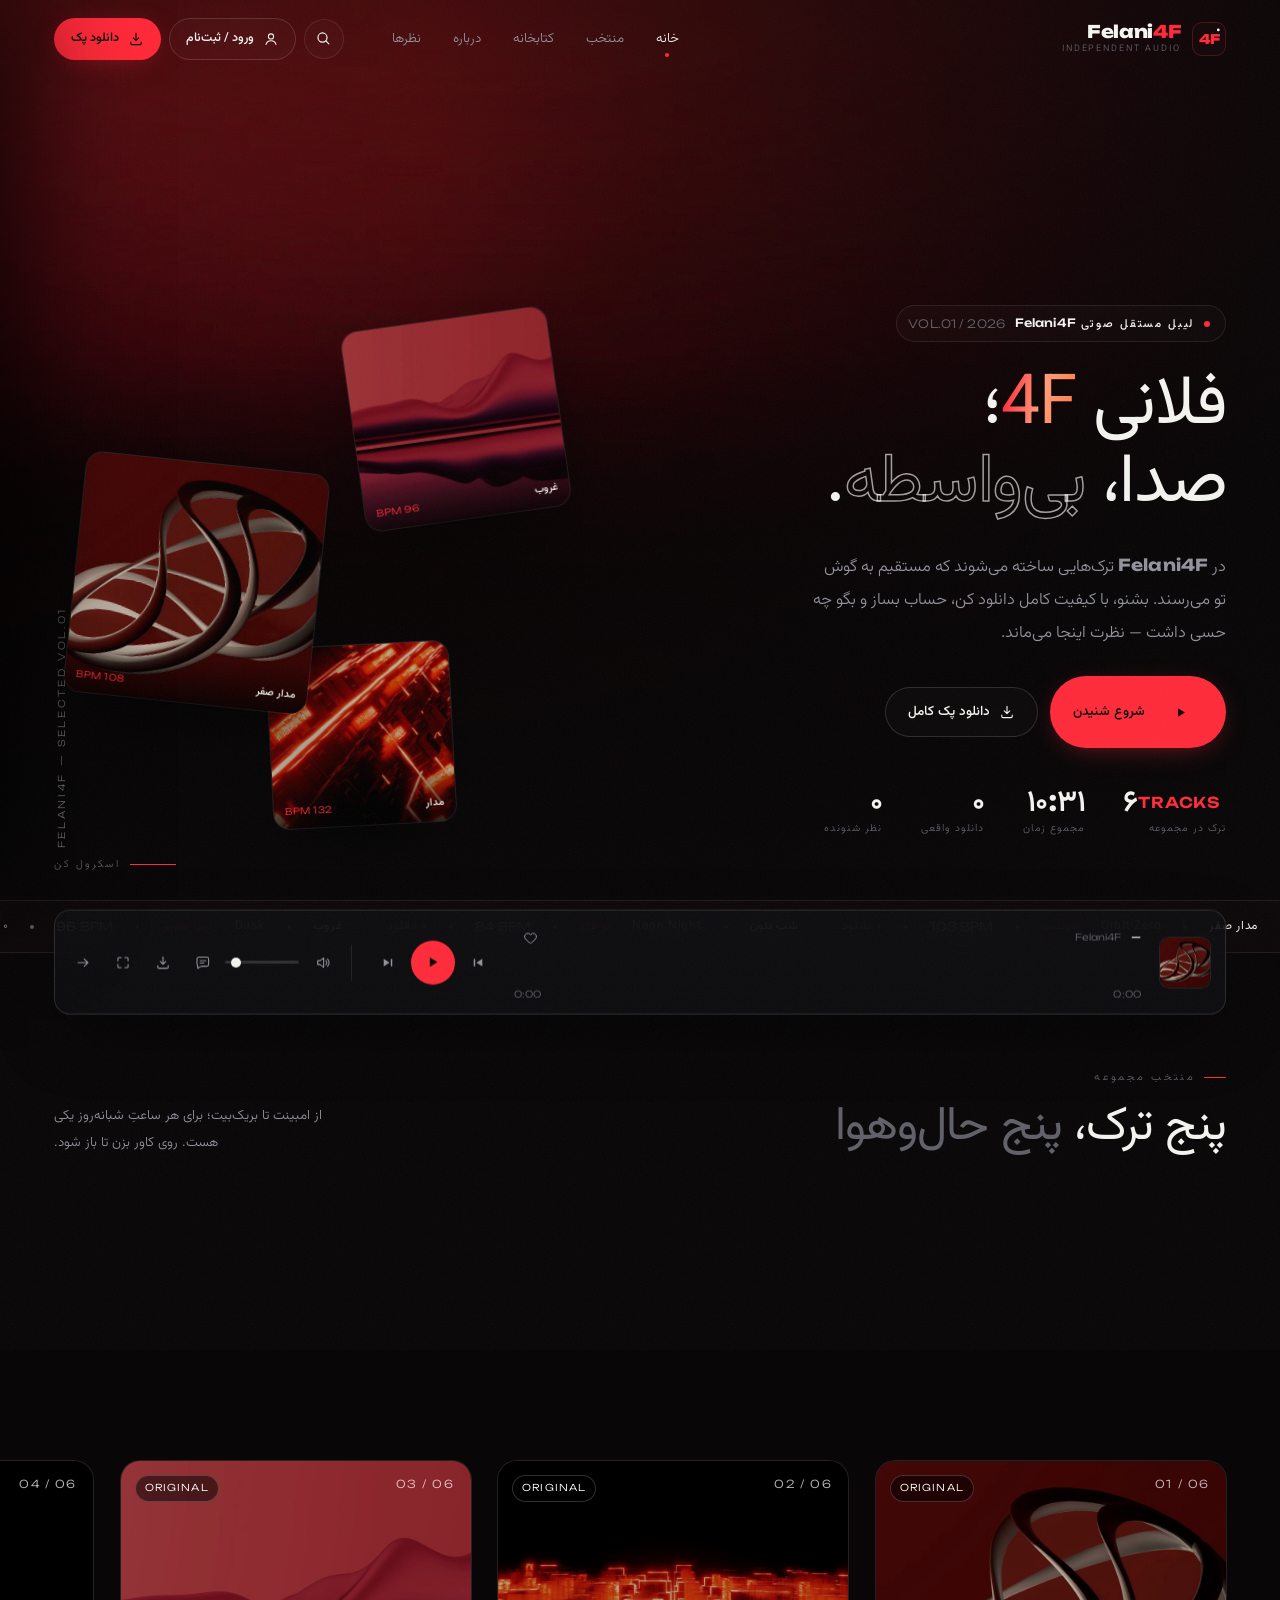
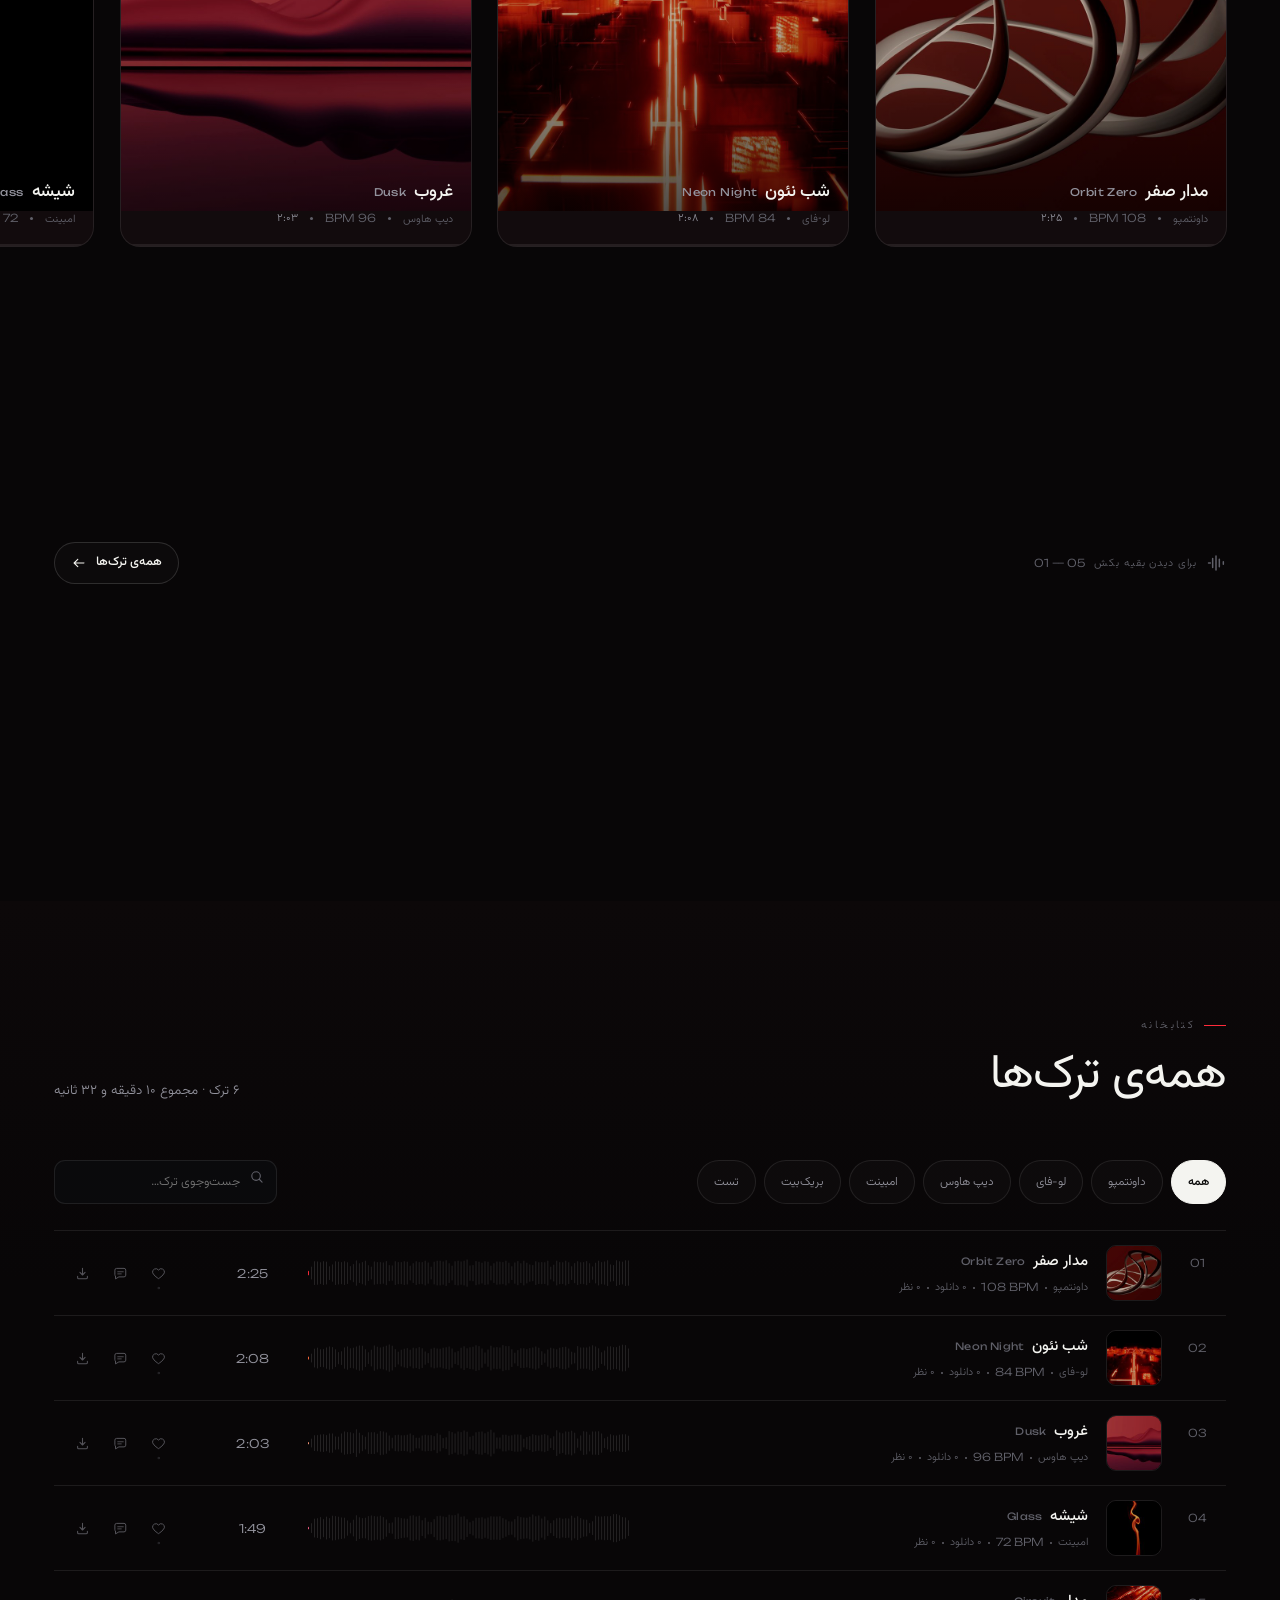
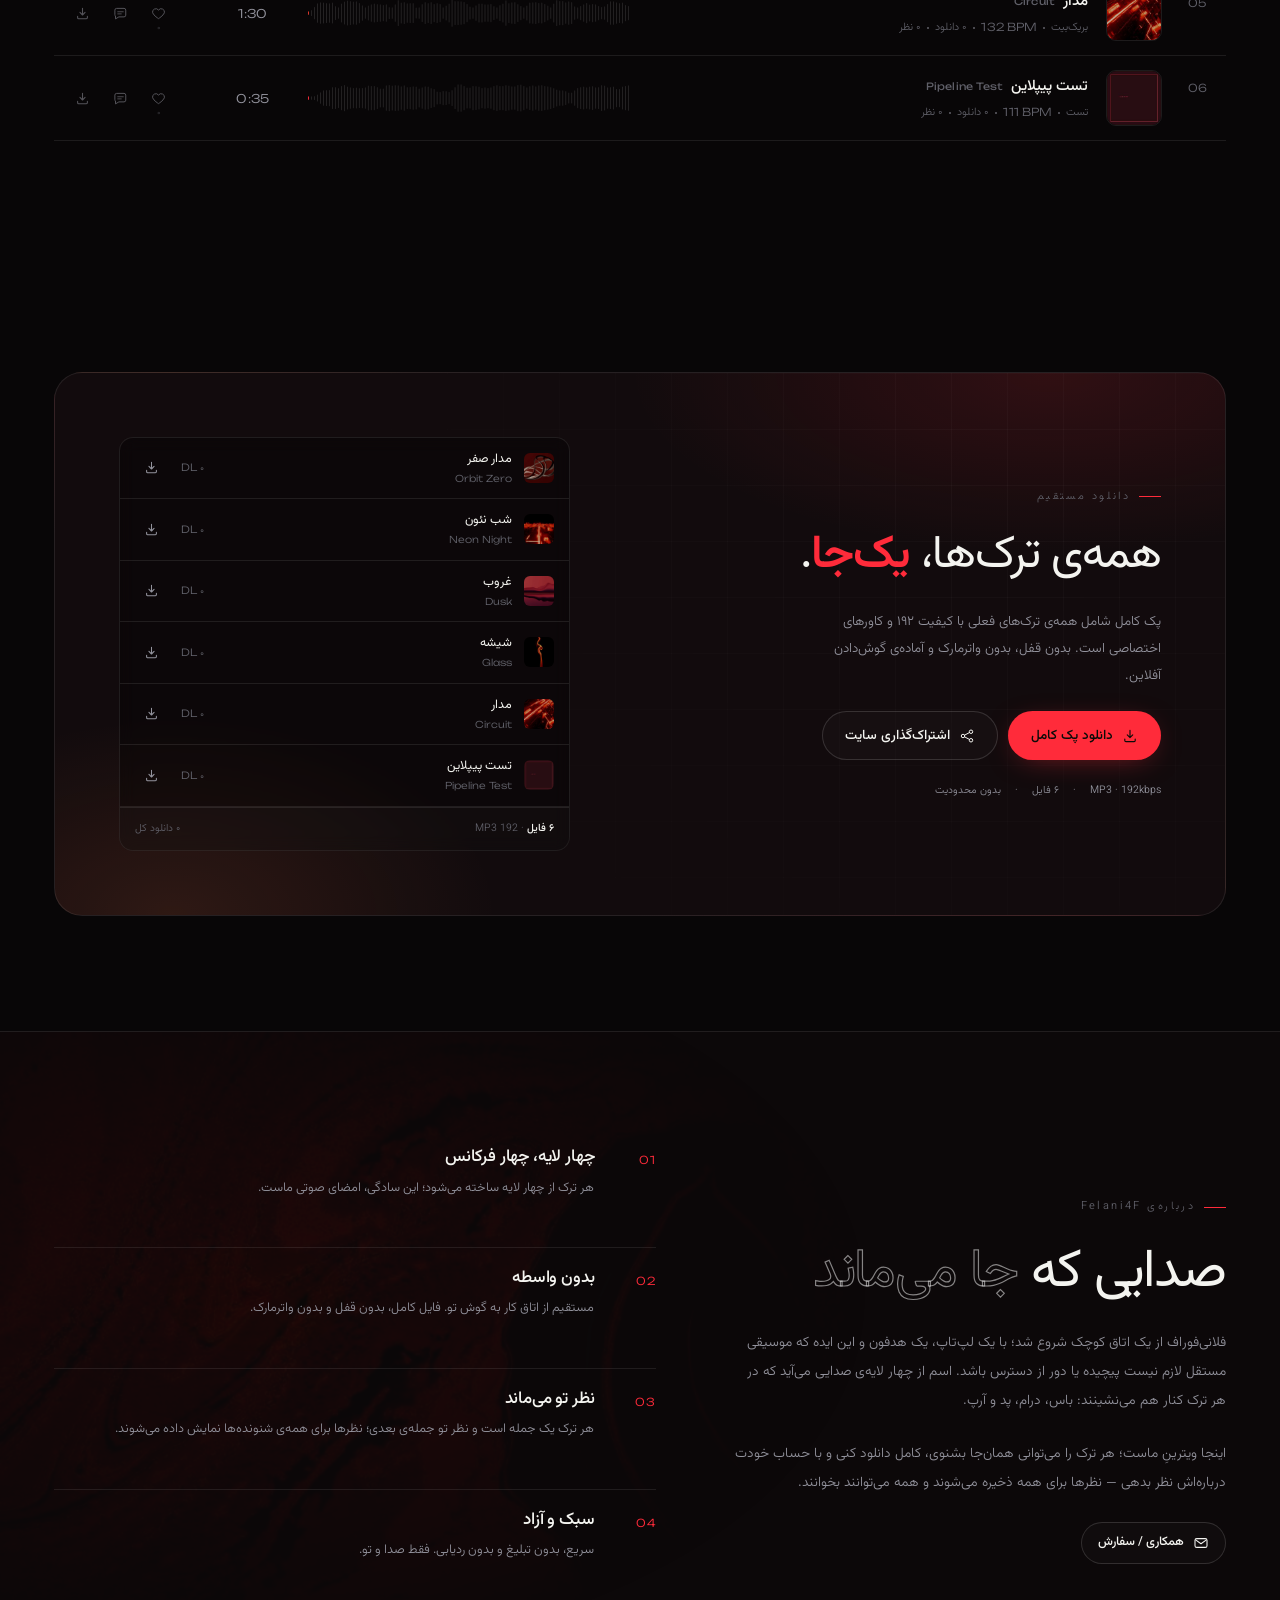
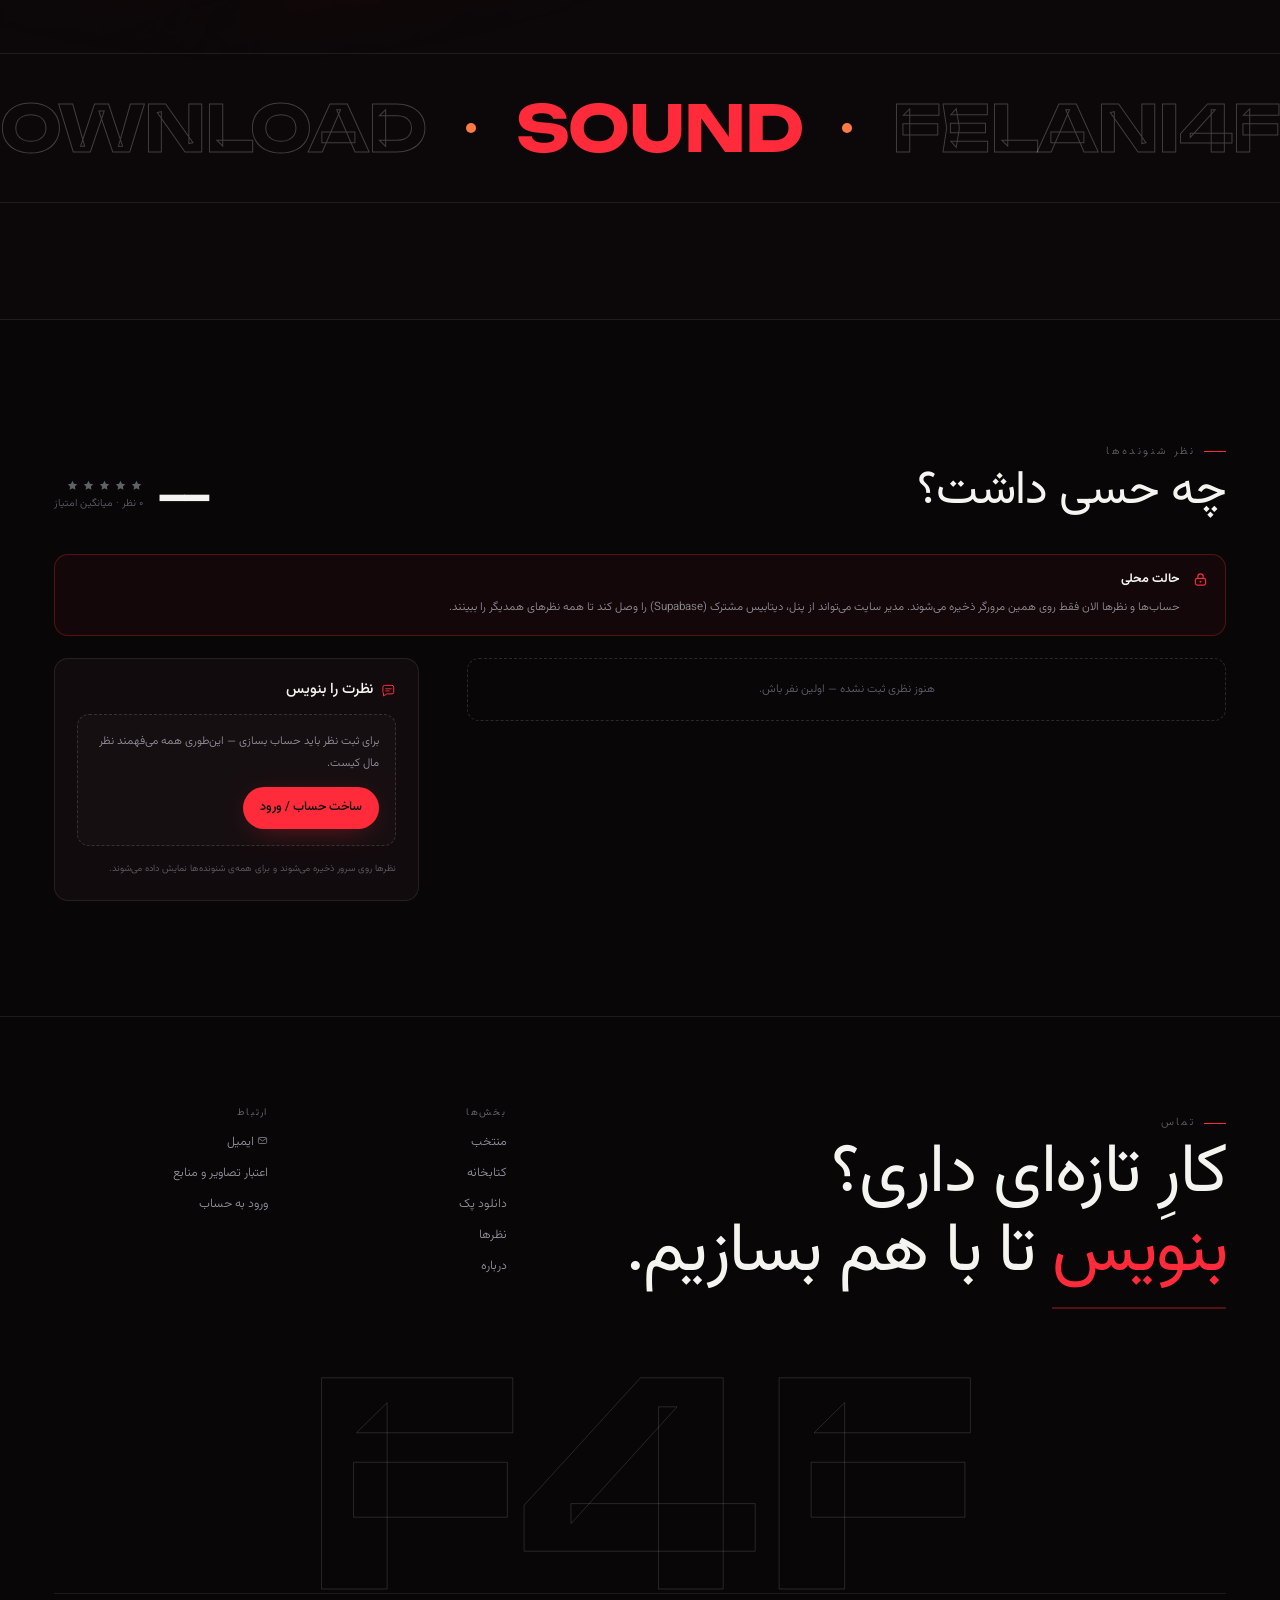
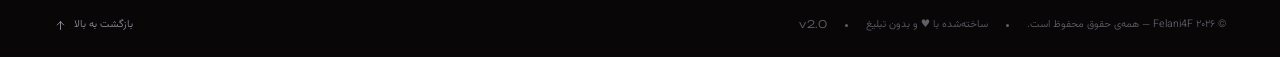
==== commit 18a733cd: "v3: real repo publishing, ID3 cover upload, rebuilt mobile player, sourced assets, SEO" ====
--- a/index.html
+++ b/index.html
@@ -69,6 +69,25 @@
         { "@type": "MusicRecording", "name": "Circuit", "alternateName": "مدار", "duration": "PT1M30S", "byArtist": { "@type": "MusicGroup", "name": "Felani4F" } }
       ]
     }
+  ,
+    {
+      "@type": "MusicAlbum",
+      "@id": "https://drserver2350.github.io/felani4f/#album",
+      "name": "Felani4F · Vol.01",
+      "albumProductionType": "https://schema.org/StudioAlbum",
+      "byArtist": { "@type": "MusicGroup", "name": "Felani4F", "alternateName": "فلانی فور اف" },
+      "numTracks": 5,
+      "datePublished": "2026-01-01",
+      "image": "https://drserver2350.github.io/felani4f/assets/img/og.jpg",
+      "url": "https://drserver2350.github.io/felani4f/#library",
+      "track": [
+        { "@type": "MusicRecording", "name": "Orbit Zero", "alternateName": "مدار صفر", "duration": "PT2M25S", "genre": "الکترونیک", "audio": "https://drserver2350.github.io/felani4f/assets/audio/orbit-zero.mp3", "image": "https://drserver2350.github.io/felani4f/assets/img/orbit-zero.jpg" },
+        { "@type": "MusicRecording", "name": "Neon Night", "alternateName": "شب نئون", "duration": "PT2M09S", "genre": "الکترونیک", "audio": "https://drserver2350.github.io/felani4f/assets/audio/neon-night.mp3", "image": "https://drserver2350.github.io/felani4f/assets/img/neon-night.jpg" },
+        { "@type": "MusicRecording", "name": "Dusk", "alternateName": "غروب", "duration": "PT2M03S", "genre": "الکترونیک", "audio": "https://drserver2350.github.io/felani4f/assets/audio/dusk.mp3", "image": "https://drserver2350.github.io/felani4f/assets/img/dusk.jpg" },
+        { "@type": "MusicRecording", "name": "Glass", "alternateName": "شیشه", "duration": "PT1M50S", "genre": "الکترونیک", "audio": "https://drserver2350.github.io/felani4f/assets/audio/glass.mp3", "image": "https://drserver2350.github.io/felani4f/assets/img/glass.jpg" },
+        { "@type": "MusicRecording", "name": "Circuit", "alternateName": "مدار", "duration": "PT1M30S", "genre": "الکترونیک", "audio": "https://drserver2350.github.io/felani4f/assets/audio/circuit.mp3", "image": "https://drserver2350.github.io/felani4f/assets/img/circuit.jpg" }
+      ]
+    }
   ]
 }
 </script>
@@ -110,6 +129,13 @@
   <symbol id="i-ban" viewBox="0 0 24 24"><circle cx="12" cy="12" r="8.2" stroke="currentColor" stroke-width="1.6" fill="none"/><path d="m6.4 17.6 11.2-11.2" stroke="currentColor" stroke-width="1.6"/></symbol>
   <symbol id="i-users" viewBox="0 0 24 24"><circle cx="9" cy="8.6" r="3.4" stroke="currentColor" stroke-width="1.5" fill="none"/><path d="M2.8 19.4c.6-3 3-4.8 6.2-4.8s5.6 1.8 6.2 4.8" stroke="currentColor" stroke-width="1.5" fill="none" stroke-linecap="round"/><path d="M16 5.6a3.2 3.2 0 0 1 0 6M18.4 14.8c1.7.5 2.9 1.9 3.3 4" stroke="currentColor" stroke-width="1.5" fill="none" stroke-linecap="round"/></symbol>
   <symbol id="i-chart" viewBox="0 0 24 24"><path d="M4 19.2h16M7 16V9.6M12 16V5.4M17 16v-4.2" stroke="currentColor" stroke-width="1.7" stroke-linecap="round"/></symbol>
+  <symbol id="i-shuffle" viewBox="0 0 24 24"><path d="M3.4 7.2h2.8c1.2 0 2.4.6 3.1 1.6l5.4 6.4c.7 1 1.9 1.6 3.1 1.6h2.8M16.4 4.4l3.2 2.8-3.2 2.8M16.4 13.6l3.2 2.8-3.2 2.8M3.4 16.8h2.8c1.2 0 2.2-.5 2.9-1.4l1.2-1.5" stroke="currentColor" stroke-width="1.6" fill="none" stroke-linecap="round" stroke-linejoin="round"/></symbol>
+  <symbol id="i-repeat" viewBox="0 0 24 24"><path d="M7.2 6.4h9.4a3.4 3.4 0 0 1 3.4 3.4v2.4M17 4.2l2.6 2.2L17 8.6M16.8 17.6H7.4A3.4 3.4 0 0 1 4 14.2v-2.4M7 19.8l-2.6-2.2L7 15.4" stroke="currentColor" stroke-width="1.6" fill="none" stroke-linecap="round" stroke-linejoin="round"/></symbol>
+  <symbol id="i-repeat1" viewBox="0 0 24 24"><path d="M7.2 6.4h9.4a3.4 3.4 0 0 1 3.4 3.4v2.4M17 4.2l2.6 2.2L17 8.6M16.8 17.6H7.4A3.4 3.4 0 0 1 4 14.2v-2.4M7 19.8l-2.6-2.2L7 15.4M12.2 10.6l1.2-.8v4.4" stroke="currentColor" stroke-width="1.5" fill="none" stroke-linecap="round" stroke-linejoin="round"/></symbol>
+  <symbol id="i-queue" viewBox="0 0 24 24"><path d="M3.6 7h11M3.6 12h11M3.6 17h7" stroke="currentColor" stroke-width="1.6" stroke-linecap="round"/><path d="M17.4 13.6v5.2l4-2.6z" fill="currentColor"/></symbol>
+  <symbol id="i-down" viewBox="0 0 24 24"><path d="m6 9.4 6 6 6-6" stroke="currentColor" stroke-width="1.8" fill="none" stroke-linecap="round" stroke-linejoin="round"/></symbol>
+  <symbol id="i-image" viewBox="0 0 24 24"><rect x="3.4" y="4.8" width="17.2" height="14.4" rx="2.6" stroke="currentColor" stroke-width="1.6" fill="none"/><circle cx="8.8" cy="9.6" r="1.7" fill="currentColor"/><path d="m4.6 17.4 4.6-4.2 3.2 2.8 2.6-2.4 4.4 3.8" stroke="currentColor" stroke-width="1.6" fill="none" stroke-linecap="round" stroke-linejoin="round"/></symbol>
+  <symbol id="i-expand" viewBox="0 0 24 24"><path d="M4.4 9.2V5.8c0-.8.6-1.4 1.4-1.4h3.4M14.8 4.4h3.4c.8 0 1.4.6 1.4 1.4v3.4M19.6 14.8v3.4c0 .8-.6 1.4-1.4 1.4h-3.4M9.2 19.6H5.8c-.8 0-1.4-.6-1.4-1.4v-3.4" stroke="currentColor" stroke-width="1.6" fill="none" stroke-linecap="round" stroke-linejoin="round"/></symbol>
 </svg>
 
 <!-- ============ PRELOADER ============ -->
@@ -193,13 +219,13 @@
     <div class="hero-bg-grad" aria-hidden="true"></div>
     <div class="wrap hero-in">
       <div class="hero-l">
-        <div class="eyebrow rv"><span class="pulse"></span> <b>لیبل مستقل صوتی</b> <span class="en" style="color:var(--dim)">VOL.01 / 2026</span></div>
+        <div class="eyebrow rv"><span class="pulse"></span> <b>لیبل مستقل صوتی <span class="en">Felani4F</span></b> <span class="en" style="color:var(--dim)">VOL.01 / 2026</span></div>
         <h1 class="rv" style="--d:.08s">
           <span class="l1">فلانی <span class="grad">4F</span>؛</span>
           <span class="l1">صدا، <em>بی‌واسطه</em>.</span>
         </h1>
         <p class="lead rv" style="--d:.16s">
-          ترک‌هایی که در اتاق کوچک ما ساخته می‌شوند و مستقیم به گوش تو می‌رسند.
+          در <b class="en">Felani4F</b> ترک‌هایی ساخته می‌شوند که مستقیم به گوش تو می‌رسند.
           بشنو، با کیفیت کامل دانلود کن، حساب بساز و بگو چه حسی داشت — نظرت اینجا می‌ماند.
         </p>
         <div class="hero-cta rv" style="--d:.24s">
@@ -423,11 +449,12 @@
 <!-- ============ PLAYER DOCK ============ -->
 <div class="dock" id="dock" role="region" aria-label="پخش‌کننده">
   <div class="dock-in">
-    <div class="dk-cover">
+    <i class="dk-line" id="dkLine" aria-hidden="true"></i>
+    <div class="dk-cover" id="dkMeta">
       <img id="dkCover" src="assets/img/orbit-zero-sm.jpg" alt="" width="52" height="52">
       <span class="din"><svg style="width:14px;height:14px;position:absolute;inset:0;margin:auto;color:#fff"><use href="#i-wave"/></svg></span>
     </div>
-    <div class="mid">
+    <div class="mid" id="dkInfo">
       <div class="mid-top">
         <b id="dkTitle">—</b>
         <span id="dkSub">Felani4F</span>
@@ -448,12 +475,78 @@
       </div>
       <button class="cbtn" id="dkCm" aria-label="نظرها"><svg><use href="#i-comment"/></svg></button>
       <button class="cbtn" id="dkDl" aria-label="دانلود"><svg><use href="#i-download"/></svg></button>
+      <button class="cbtn" id="dkExpand" aria-label="پخش‌کننده‌ی تمام‌صفحه"><svg><use href="#i-expand"/></svg></button>
       <button class="cbtn" id="dkOpen" aria-label="جزئیات ترک"><svg><use href="#i-arrow"/></svg></button>
     </div>
     <button class="dk-close" id="dkClose" aria-label="بستن پخش‌کننده"><svg><use href="#i-close"/></svg></button>
   </div>
 </div>
 <audio id="audio" preload="none"></audio>
+
+<!-- ============ NOW PLAYING SHEET ============ -->
+<div class="np" id="np" role="dialog" aria-modal="true" aria-label="در حال پخش" aria-hidden="true">
+  <div class="np-panel" id="npPanel">
+    <div class="np-bg" id="npBg"></div>
+    <video class="np-video" id="npVideo" src="assets/video/embers.mp4" poster="assets/video/emb-poster.jpg" muted loop playsinline preload="none" aria-hidden="true"></video>
+    <div class="np-shade"></div>
+
+    <header class="np-head" id="npHead">
+      <button class="np-grab" id="npGrab" aria-label="بستن پخش‌کننده"><span></span></button>
+      <div class="np-where"><svg aria-hidden="true"><use href="#i-wave"/></svg><span>در حال پخش</span></div>
+      <button class="np-x" id="npClose" aria-label="بستن پخش‌کننده"><svg><use href="#i-close"/></svg></button>
+    </header>
+
+    <div class="np-scroll" id="npScroll">
+      <div class="np-stage" id="npStage">
+        <div class="np-art" id="npArt">
+          <img id="npCover" src="assets/img/orbit-zero.jpg" alt="کاور ترک" width="640" height="640" decoding="async">
+        </div>
+      </div>
+
+      <div class="np-meta">
+        <h2 id="npTitle">—</h2>
+        <p id="npSub">Felani4F</p>
+      </div>
+
+      <div class="np-seek-wrap">
+        <input id="npSeek" class="np-seek" type="range" min="0" max="1000" step="1" value="0" dir="ltr" aria-label="جای پخش">
+        <div class="np-times"><span id="npCur">۰:۰۰</span><span id="npDur">۰:۰۰</span></div>
+      </div>
+
+      <div class="np-controls">
+        <button class="np-btn sm" id="npShuffle" aria-label="پخش تصادفی" aria-pressed="false"><svg><use href="#i-shuffle"/></svg></button>
+        <button class="np-btn" id="npPrev" aria-label="ترک قبلی"><svg><use href="#i-prev"/></svg></button>
+        <button class="np-play" id="npPlay" aria-label="پخش / توقف"><svg><use href="#i-play"/></svg></button>
+        <button class="np-btn" id="npNext" aria-label="ترک بعدی"><svg><use href="#i-next"/></svg></button>
+        <button class="np-btn sm" id="npRepeat" aria-label="تکرار" aria-pressed="false"><svg><use href="#i-repeat"/></svg></button>
+      </div>
+
+      <div class="np-actions">
+        <button class="np-act" id="npLike"><svg><use href="#i-heart"/></svg><span>پسندیدن</span></button>
+        <button class="np-act" id="npDl"><svg><use href="#i-download"/></svg><span>دانلود</span></button>
+        <button class="np-act" id="npCm"><svg><use href="#i-comment"/></svg><span>نظرها</span></button>
+        <button class="np-act" id="npQ" aria-pressed="false"><svg><use href="#i-queue"/></svg><span>صف پخش</span></button>
+      </div>
+
+      <figure class="np-vinyl" aria-label="صفحه‌گردان در حال پخش">
+        <picture>
+          <source srcset="assets/gif/vinyl-hbo.webp" type="image/webp">
+          <img src="assets/gif/vinyl-hbo.gif" alt="صفحه‌گردان واقعی در حال چرخش" width="400" height="225" loading="lazy" decoding="async">
+        </picture>
+        <figcaption dir="ltr"><i></i><span>VINYL CAM</span><b>33⅓ RPM</b></figcaption>
+      </figure>
+
+      <section class="np-queue" id="npQueueBox">
+        <div class="np-queue-h"><b>در صف بعدی</b><span id="npQueueCount"></span></div>
+        <div class="np-queue-list" id="npQueue"></div>
+      </section>
+
+      <p class="np-foot">برای بستن، پایین بکش · برای ترک بعدی، چپ بکش →</p>
+    </div>
+  </div>
+</div>
+
+
 
 <!-- ============ DRAWER ============ -->
 <div class="scrim" id="scrim"></div>
@@ -575,7 +668,8 @@
 
       <!-- publish -->
       <section class="atab" data-panel="publish">
-        <div class="admin-bar"><p class="mn">برای بارگذاری فایل صوتی یا کاور جدید داخل سایت، یک توکن انتشار با دسترسی نوشتن روی مخزن لازم است. توکن فقط در همین مرورگر ذخیره می‌شود.</p></div>
+        <div class="admin-bar"><p class="mn">هر ترک، کاور یا فایلی که ذخیره کنی مستقیماً روی مخزن سایت کامیت می‌شود؛ بنابرین همه‌ی بازدیدکننده‌ها آن را می‌بینند. برای این کار یک توکن با دسترسی نوشتن روی مخزن لازم است. توکن فقط در همین مرورگر ذخیره می‌شود.</p></div>
+        <div class="pub-now"><span class="pub-dot wait" id="pubDot"></span><span id="pubLast">وضعیت انتشار: در حال بررسی…</span></div>
         <div class="pub-grid">
           <div class="field"><label for="ghRepo">مخزن</label><input class="input en" id="ghRepo" value="Drserver2350/felani4f" dir="ltr"></div>
           <div class="field"><label for="ghBranch">شاخه</label><input class="input en" id="ghBranch" value="main" dir="ltr"></div>
@@ -585,7 +679,7 @@
             <button class="btn btn-ghost btn-sm" id="testToken">تست اتصال</button>
             <span class="pub-state" id="pubState"></span>
           </div>
-          <p class="mn" style="grid-column:1/-1">بدون توکن هم می‌توانی ترک اضافه کنی؛ فقط فایل باید جایی هاست شده باشد و لینک مستقیم آن را وارد کنی.</p>
+          <p class="mn" style="grid-column:1/-1">توکن باید از نوع fine-grained و با دسترسی <span class="en">Contents: Read and write</span> روی همین مخزن باشد. بعد از ذخیره، صفحه را یک بار رفرش کن.</p>
         </div>
         <div class="pub-sep"></div>
         <div class="admin-bar"><p class="mn">انتشار تغییرات ترک‌ها روی سایت: با این کار فایل محتوای منتشرشده در مخزن به‌روز می‌شود و همه‌ی بازدیدکننده‌ها تغییرات را می‌بینند.</p></div>
@@ -636,8 +730,24 @@
       </div>
       <div class="field"><label for="trDesc">توضیحات</label><textarea class="input" id="trDesc" rows="3"></textarea></div>
       <div class="row2">
-        <div class="field"><label for="trAudio">فایل صوتی (MP3)</label><input class="input" id="trAudio" type="file" accept="audio/mpeg,audio/mp3"></div>
-        <div class="field"><label for="trCover">کاور (JPG/PNG)</label><input class="input" id="trCover" type="file" accept="image/*"></div>
+        <div class="up-zone" id="upAudio">
+          <label for="trAudio"><svg><use href="#i-wave"/></svg> فایل صوتی (MP3)</label>
+          <input id="trAudio" type="file" accept="audio/mpeg,audio/mp3,.mp3,audio/*">
+          <p class="up-note" id="upAudioNote">کاور داخل فایل MP3 خودکار برداشته می‌شود.</p>
+        </div>
+        <div class="up-zone" id="upCover">
+          <label for="trCover"><svg><use href="#i-image"/></svg> کاور (اختیاری)</label>
+          <input id="trCover" type="file" accept="image/*">
+          <p class="up-note">اگر خالی بماند، از کاور فایل صوتی استفاده می‌شود؛ اگر آن هم نبود، کاور پیش‌فرض ساخته می‌شود.</p>
+        </div>
+      </div>
+      <div class="id3card" id="id3Card" hidden>
+        <img id="id3Img" alt="کاور استخراج‌شده از فایل">
+        <div><b id="id3Title">—</b><span id="id3Sub">—</span></div>
+      </div>
+      <div class="up-log" id="upLog" hidden>
+        <div class="up-bar"><i id="upBar"></i></div>
+        <div id="upSteps"></div>
       </div>
       <div class="field"><label for="trSrc">یا لینک مستقیم فایل صوتی</label><input class="input en" id="trSrc" dir="ltr" placeholder="https://…/track.mp3"></div>
       <div class="field"><label for="trImg">یا لینک مستقیم کاور</label><input class="input en" id="trImg" dir="ltr" placeholder="https://…/cover.jpg"></div>
@@ -657,7 +767,6 @@
 <noscript><div style="padding:120px 24px;text-align:center;color:#93939d">برای شنیدن ترک‌ها و ثبت نظر، جاوااسکریپت را فعال کن.</div></noscript>
 
 <script src="assets/js/config.js"></script>
-<script src="assets/js/overrides.js"></script>
 <script src="assets/js/data.js"></script>
 <script src="assets/js/api.js"></script>
 <script src="assets/js/app.js"></script>
--- a/assets/css/style.css
+++ b/assets/css/style.css
@@ -872,3 +872,233 @@
 .mode-note b{display:block;font-size:12.5px;margin-bottom:3px}
 .mode-note span{font-size:11.5px;color:var(--mut);line-height:1.9}
 .pub-sep{height:1px;background:var(--line);margin:18px 0}
+
+/* ==========================================================
+   v3 — real mobile player (mini bar → full sheet)
+   ========================================================== */
+.dk-line{
+  display:none; position:absolute; top:0; left:0; height:2px; width:100%; border-radius:2px 2px 0 0;
+  background:linear-gradient(90deg,var(--acc),var(--acc2));
+  transform:scaleX(var(--p,0)); transform-origin:left; transition:transform .25s linear;
+  pointer-events:none;
+}
+.np{
+  position:fixed; inset:0; z-index:130; display:flex; align-items:flex-end; justify-content:center;
+  opacity:0; visibility:hidden; pointer-events:none;
+  transition:opacity .32s var(--ease), visibility .32s;
+}
+.np.open{opacity:1;visibility:visible;pointer-events:auto}
+.np-bg{
+  position:absolute; inset:-15%; z-index:0; pointer-events:none; background-size:cover; background-position:center;
+  filter:blur(46px) saturate(150%) brightness(.42); transform:scale(1.1);
+  opacity:.9; transition:background-image .4s;
+}
+.np-video{
+  position:absolute; inset:0; z-index:1; width:100%; height:100%; object-fit:cover;
+  opacity:.5; mix-blend-mode:screen; pointer-events:none; filter:saturate(1.25) contrast(1.05);
+}
+.np-shade{
+  position:absolute; inset:0; z-index:2; pointer-events:none;
+  background:radial-gradient(120% 70% at 50% 0%,rgba(255,43,58,.12),transparent 60%),
+             linear-gradient(180deg,rgba(8,6,7,.25) 0%,rgba(8,6,7,.62) 55%,#080607 100%);
+}
+.np-panel{
+  position:relative; z-index:2; width:100%; max-width:520px; height:100dvh; max-height:100dvh;
+  display:flex; flex-direction:column; overflow:hidden; isolation:isolate;
+  background:linear-gradient(180deg,rgba(9,6,7,.46) 0%,rgba(9,6,7,.8) 38%,rgba(8,6,7,.96) 72%,#080607 100%);
+  backdrop-filter:blur(14px) saturate(120%);
+  -webkit-backdrop-filter:blur(14px) saturate(120%);
+  padding-bottom:env(safe-area-inset-bottom);
+  transform:translateY(101%); transition:transform .46s var(--ease2); will-change:transform;
+  touch-action:pan-y;
+}
+.np.open .np-panel{transform:none}
+.np.dragging .np-panel{transition:none; transform:translateY(var(--dy,0px))}
+.np-head{
+  position:relative; z-index:4; display:flex; flex-direction:row-reverse; align-items:center; justify-content:space-between; gap:10px;
+  padding:8px 14px 2px; flex:none; touch-action:none; cursor:grab;
+}
+.np-head:active{cursor:grabbing}
+.np-grab{width:100%; max-width:120px; height:22px; display:grid; place-items:center; background:none; border:0}
+.np-grab span{width:44px; height:4px; border-radius:4px; background:rgba(255,255,255,.26)}
+.np-head .np-grab{position:absolute; left:50%; transform:translateX(-50%); top:6px}
+.np-where{
+  display:flex; align-items:center; gap:7px; font-size:10px; letter-spacing:.16em;
+  color:var(--mut); text-transform:uppercase; font-family:var(--en);
+}
+.np-where svg{width:13px;height:13px;color:var(--acc)}
+.np-x{
+  width:40px;height:40px;border-radius:50%;display:grid;place-items:center;color:var(--ink);
+  background:rgba(255,255,255,.07);border:1px solid var(--line);
+}
+.np-x svg{width:15px;height:15px}
+.np-scroll{
+  position:relative; z-index:3; flex:1; min-height:0; overflow-y:auto; overscroll-behavior:contain; -webkit-overflow-scrolling:touch;
+  padding:10px clamp(18px,5vw,30px) 22px; display:flex; flex-direction:column; gap:14px;
+}
+.np-stage{position:relative; width:min(76vw,330px); margin:0 auto; padding-top:2px}
+.np-art{
+  position:relative; width:100%; aspect-ratio:1; border-radius:22px; overflow:hidden;
+  box-shadow:0 30px 70px -24px rgba(0,0,0,.95), 0 0 0 1px rgba(255,255,255,.07);
+  touch-action:none; transition:transform .35s var(--ease);
+}
+.np-art::after{
+  content:""; position:absolute; inset:0; border-radius:inherit; pointer-events:none;
+  background:linear-gradient(160deg,rgba(255,255,255,.12),transparent 42%);
+  mix-blend-mode:screen;
+}
+.np-art img{width:100%;height:100%;object-fit:cover;display:block}
+.np-vinyl{
+  position:relative; display:block; flex:none; width:100%; margin:4px 0 2px; border-radius:14px; overflow:hidden;
+  border:1px solid var(--line); background:#0b0708; aspect-ratio:16/7;
+  box-shadow:0 18px 40px -24px #000;
+}
+.np-vinyl picture{display:block;width:100%;height:100%}
+.np-vinyl img{
+  width:100%;height:100%;object-fit:cover;display:block;
+  filter:brightness(1.45) contrast(1.05) saturate(.88);
+}
+.np-vinyl::after{
+  content:""; position:absolute; inset:0; pointer-events:none;
+  background:linear-gradient(180deg,rgba(8,6,7,.05) 40%,rgba(8,6,7,.72)),
+             radial-gradient(70% 120% at 80% 20%,rgba(255,43,58,.18),transparent 60%);
+}
+.np-vinyl figcaption{
+  position:absolute; inset-inline:10px; bottom:8px; z-index:2; display:flex; align-items:center; gap:7px; direction:ltr;
+  font-family:var(--en); font-size:8.5px; letter-spacing:.16em; color:#e9dfe0;
+}
+.np-vinyl figcaption i{width:6px;height:6px;border-radius:50%;background:var(--acc);box-shadow:0 0 10px var(--acc);animation:vinylPulse 1.7s infinite}
+.np-vinyl figcaption b{margin-inline-start:auto;font-weight:500;color:#b9a6a9;letter-spacing:.1em}
+@keyframes vinylPulse{0%,100%{opacity:1}50%{opacity:.2}}
+.np-meta{text-align:center; display:grid; gap:3px; margin-top:2px}
+.np-meta h2{font-size:clamp(19px,5.4vw,24px); font-weight:600; line-height:1.5; letter-spacing:-.01em}
+.np-meta p{font-family:var(--en); font-size:11px; color:var(--mut); letter-spacing:.04em}
+.np-seek-wrap{display:grid;gap:5px;margin-top:2px}
+.np-seek{
+  -webkit-appearance:none; appearance:none; width:100%; height:26px; background:transparent; cursor:pointer;
+  --p:0;
+}
+.np-seek::-webkit-slider-runnable-track{
+  height:4px; border-radius:4px;
+  background:linear-gradient(90deg,var(--acc) calc(var(--p,0)*100%),rgba(255,255,255,.16) calc(var(--p,0)*100%));
+}
+.np-seek::-moz-range-track{height:4px;border-radius:4px;background:rgba(255,255,255,.16)}
+.np-seek::-moz-range-progress{height:4px;border-radius:4px;background:var(--acc)}
+.np-seek::-webkit-slider-thumb{
+  -webkit-appearance:none; width:14px; height:14px; border-radius:50%; background:#fff;
+  margin-top:-5px; box-shadow:0 0 0 5px rgba(255,43,58,.18);
+}
+.np-seek::-moz-range-thumb{width:14px;height:14px;border:0;border-radius:50%;background:#fff}
+.np-times{direction:ltr; display:flex;justify-content:space-between;font-family:var(--en);font-size:10px;color:var(--mut);letter-spacing:.03em}
+.np-controls{direction:ltr; display:flex;align-items:center;justify-content:space-between;gap:8px;padding:2px 0}
+.np-btn{
+  width:48px;height:48px;border-radius:50%;display:grid;place-items:center;color:var(--ink);
+  background:rgba(255,255,255,.06);border:1px solid var(--line);transition:.2s var(--ease);
+}
+.np-btn svg{width:19px;height:19px}
+.np-btn:active{transform:scale(.94)}
+.np-btn.sm{width:44px;height:44px;background:transparent;border-color:transparent;color:var(--mut)}
+.np-btn.sm svg{width:18px;height:18px}
+.np-btn.sm[aria-pressed="true"]{color:var(--acc);background:rgba(255,43,58,.12);border-color:rgba(255,43,58,.3)}
+.np-play{
+  width:68px;height:68px;border-radius:50%;display:grid;place-items:center;color:#0a0708;
+  background:linear-gradient(160deg,#ff5561,var(--acc));
+  box-shadow:0 16px 40px -12px rgba(255,43,58,.65); transition:.2s var(--ease);
+}
+.np-play svg{width:26px;height:26px}
+.np-play:active{transform:scale(.95)}
+.np-actions{display:grid;grid-template-columns:repeat(4,1fr);gap:6px;margin-top:2px}
+.np-act{
+  display:grid; justify-items:center; gap:5px; padding:9px 2px; border-radius:12px;
+  color:var(--mut); font-size:10px; min-height:52px; transition:.2s;
+}
+.np-act svg{width:17px;height:17px}
+.np-act:active{background:rgba(255,255,255,.05)}
+.np-act.liked{color:var(--acc)}
+.np-act.liked svg{color:var(--acc)}
+.np-queue{border-top:1px solid var(--line);padding-top:10px;display:grid;gap:1px;margin-top:2px}
+.np-queue-h{display:flex;justify-content:space-between;align-items:center;font-size:10px;color:var(--mut);letter-spacing:.1em;padding:0 4px 6px}
+.np-queue-h b{font-weight:500;font-family:var(--en)}
+.np-queue-list{display:grid;gap:1px}
+.np-q{display:flex;align-items:center;gap:10px;padding:6px;border-radius:10px;text-align:start;min-height:52px;width:100%}
+.np-q img{width:38px;height:38px;border-radius:8px;object-fit:cover;flex:none}
+.np-q-t{min-width:0;display:grid;gap:1px}
+.np-q-t b{font-size:12px;font-weight:400;white-space:nowrap;overflow:hidden;text-overflow:ellipsis}
+.np-q-t span{font-family:var(--en);font-size:9px;color:var(--dim);white-space:nowrap;overflow:hidden;text-overflow:ellipsis}
+.np-q.on{background:rgba(255,43,58,.1)}
+.np-q.on .np-q-t b{color:var(--acc3)}
+.np-q-now{margin-inline-start:auto;font-family:var(--en);font-size:8px;color:var(--acc);letter-spacing:.12em}
+.np-foot{font-size:10px;color:var(--dim);text-align:center;line-height:1.9;padding-top:2px}
+
+@media (min-width:761px){
+  .np{align-items:center;padding:24px;background:rgba(4,3,4,.7);backdrop-filter:blur(10px)}
+  .np-panel{height:min(90vh,860px);border-radius:26px;border:1px solid var(--line);max-width:480px;box-shadow:0 40px 120px -30px #000}
+  .np-stage{width:min(320px,34vh)}
+  .np-video{opacity:.3}
+}
+
+/* mobile mini player */
+@media (max-width:760px){
+  .dock{padding:0 10px calc(8px + env(safe-area-inset-bottom)); z-index:95}
+  .dock-in{
+    grid-template-columns:44px minmax(0,1fr) auto; gap:8px; padding:7px 8px;
+    border-radius:18px; margin-bottom:0; background:rgba(17,11,12,.94);
+    border-color:rgba(255,255,255,.1); box-shadow:0 18px 50px -18px #000;
+    overflow:hidden;
+  }
+  .dk-line{display:block}
+  .dk-cover{width:44px;height:44px;border-radius:12px}
+  .dk-cover .din{display:none!important}
+  .mid{gap:0; cursor:pointer}
+  .mid-top{gap:8px}
+  .mid-top b{font-size:12.5px; font-weight:500}
+  .mid-top span{font-size:9px; opacity:.8}
+  .mid-top .dk-like{display:none}
+  .wave-dock{display:none}
+  .dk-time{display:none}
+  .ctrls{gap:0}
+  .ctrls .cbtn.prev{display:none}
+  .cbtn{width:44px;height:44px}
+  .cbtn.play{width:44px;height:44px;background:var(--acc)}
+  .cbtn.next{color:var(--mut)}
+  .dk-right{display:none}
+  .dk-close{display:none}
+  body.has-player{padding-bottom:calc(72px + env(safe-area-inset-bottom))}
+  /* bigger thumbs in the track rows */
+  .tr .mini{min-width:38px;min-height:38px}
+}
+
+/* upload panel */
+.up-zone{
+  border:1px dashed var(--line2); border-radius:14px; padding:11px 12px; display:grid; gap:8px;
+  transition:.2s; background:rgba(255,255,255,.02);
+}
+.up-zone.has{border-color:rgba(255,43,58,.55); background:rgba(255,43,58,.06)}
+.up-zone label{font-size:11px; color:var(--mut); display:flex; align-items:center; gap:6px}
+.up-zone label svg{width:13px;height:13px;color:var(--acc)}
+.up-zone input[type=file]{font-size:11px; width:100%; color:var(--mut)}
+.up-zone input[type=file]::file-selector-button{
+  background:rgba(255,255,255,.08); border:1px solid var(--line); color:var(--ink);
+  border-radius:9px; padding:7px 11px; margin-inline-end:9px; font-family:var(--fa); font-size:11px; cursor:pointer;
+}
+.up-note{font-size:10.5px;color:var(--dim);line-height:1.8}
+.id3card{display:flex;align-items:center;gap:10px;padding:8px;border-radius:12px;background:rgba(255,43,58,.08);border:1px solid rgba(255,43,58,.25)}
+.id3card img{width:46px;height:46px;border-radius:8px;object-fit:cover;flex:none;background:#1b1113}
+.id3card div{display:grid;gap:1px;min-width:0}
+.id3card b{font-size:11px;font-weight:500}
+.id3card span{font-size:10px;color:var(--mut);font-family:var(--en);overflow:hidden;text-overflow:ellipsis;white-space:nowrap}
+.up-log{display:grid;gap:5px;font-size:11px;color:var(--mut);padding:2px 0}
+.up-log .st{display:flex;align-items:center;gap:8px}
+.up-log .st i{width:6px;height:6px;border-radius:50%;background:var(--dim);flex:none}
+.up-log .st.on i{background:var(--acc);box-shadow:0 0 8px var(--acc)}
+.up-log .st.ok i{background:#49d38a}
+.up-log .st.ok{color:var(--ink)}
+.up-bar{height:3px;border-radius:3px;background:rgba(255,255,255,.1);overflow:hidden}
+.up-bar i{display:block;height:100%;width:0;background:linear-gradient(90deg,var(--acc),var(--acc2));transition:width .35s var(--ease)}
+.pub-now{display:flex;flex-wrap:wrap;gap:8px;align-items:center;margin:8px 0}
+.pub-dot{width:7px;height:7px;border-radius:50%;background:#49d38a;box-shadow:0 0 8px #49d38a}
+.pub-dot.wait{background:#ffb020;box-shadow:0 0 8px #ffb020}
+@media (prefers-reduced-motion:reduce){
+  .np-panel,.np,.np-art{transition:none!important}
+  .np-video{display:none}
+}
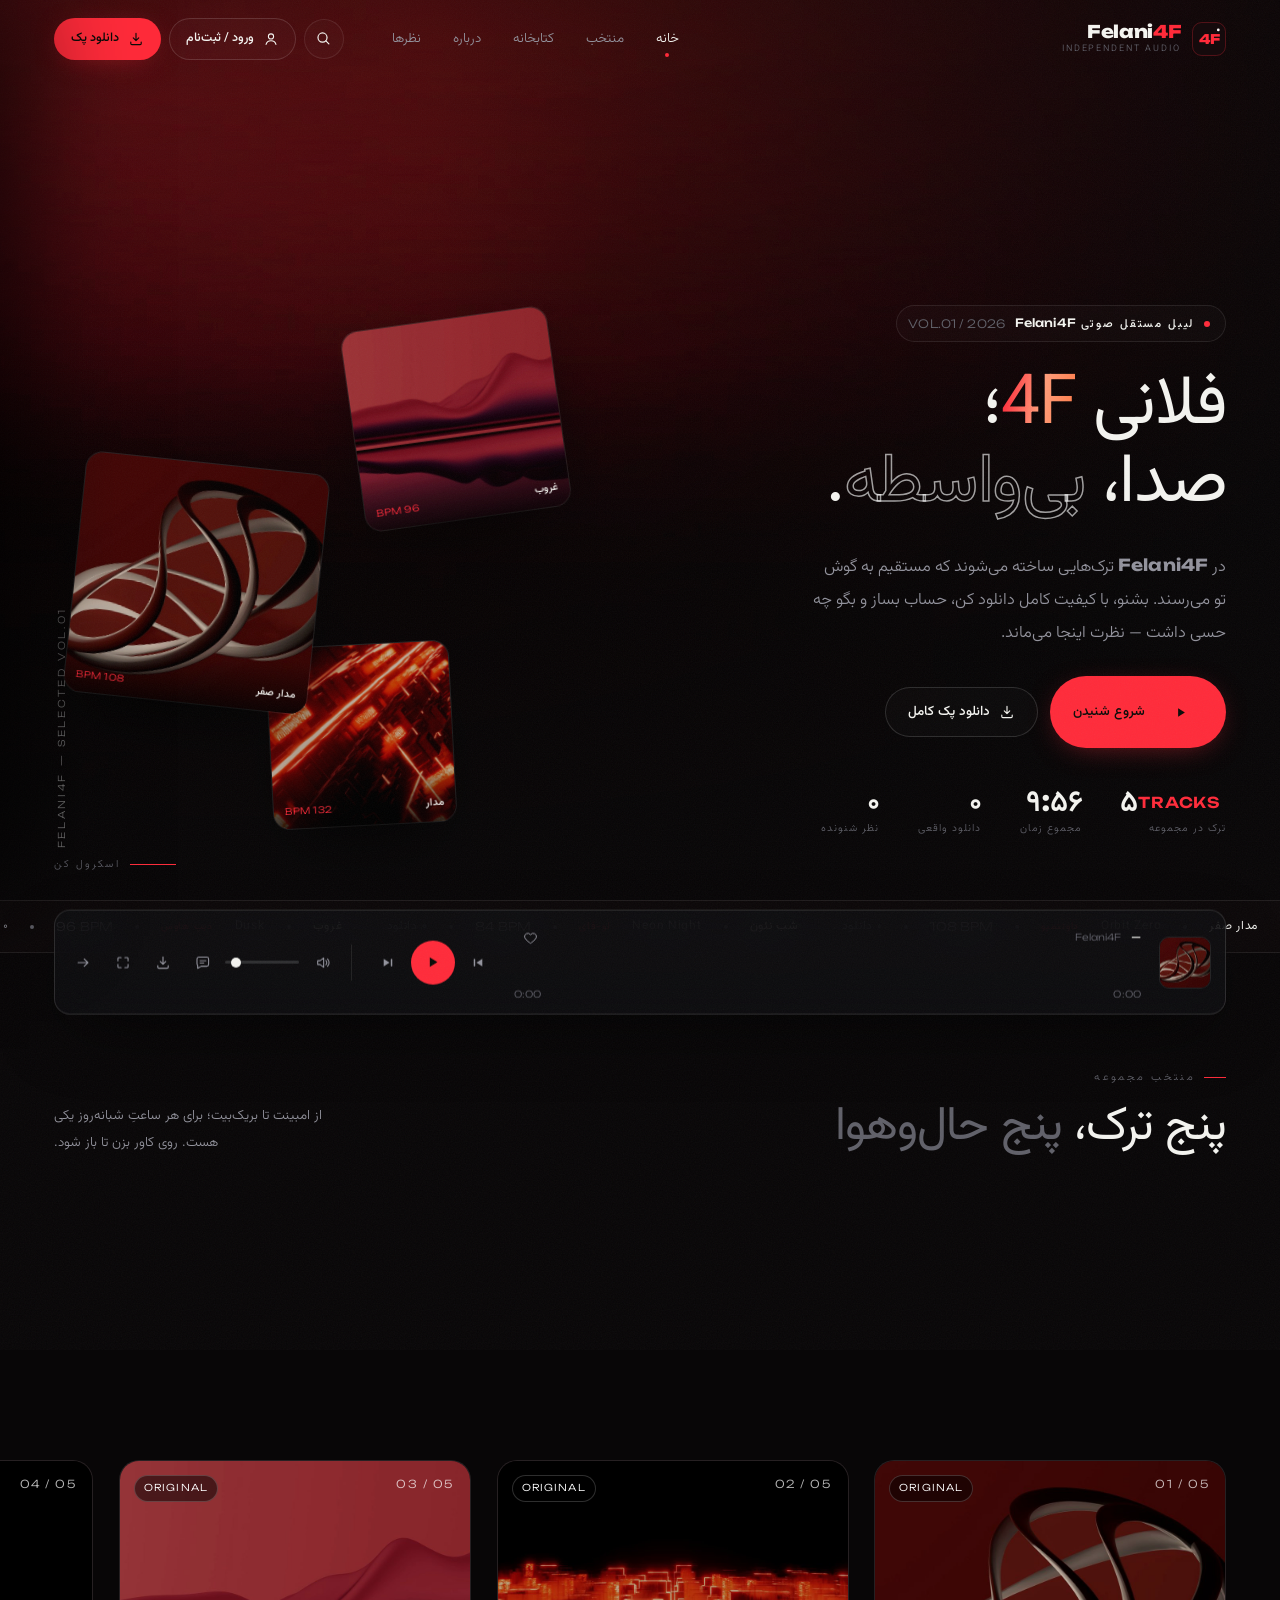
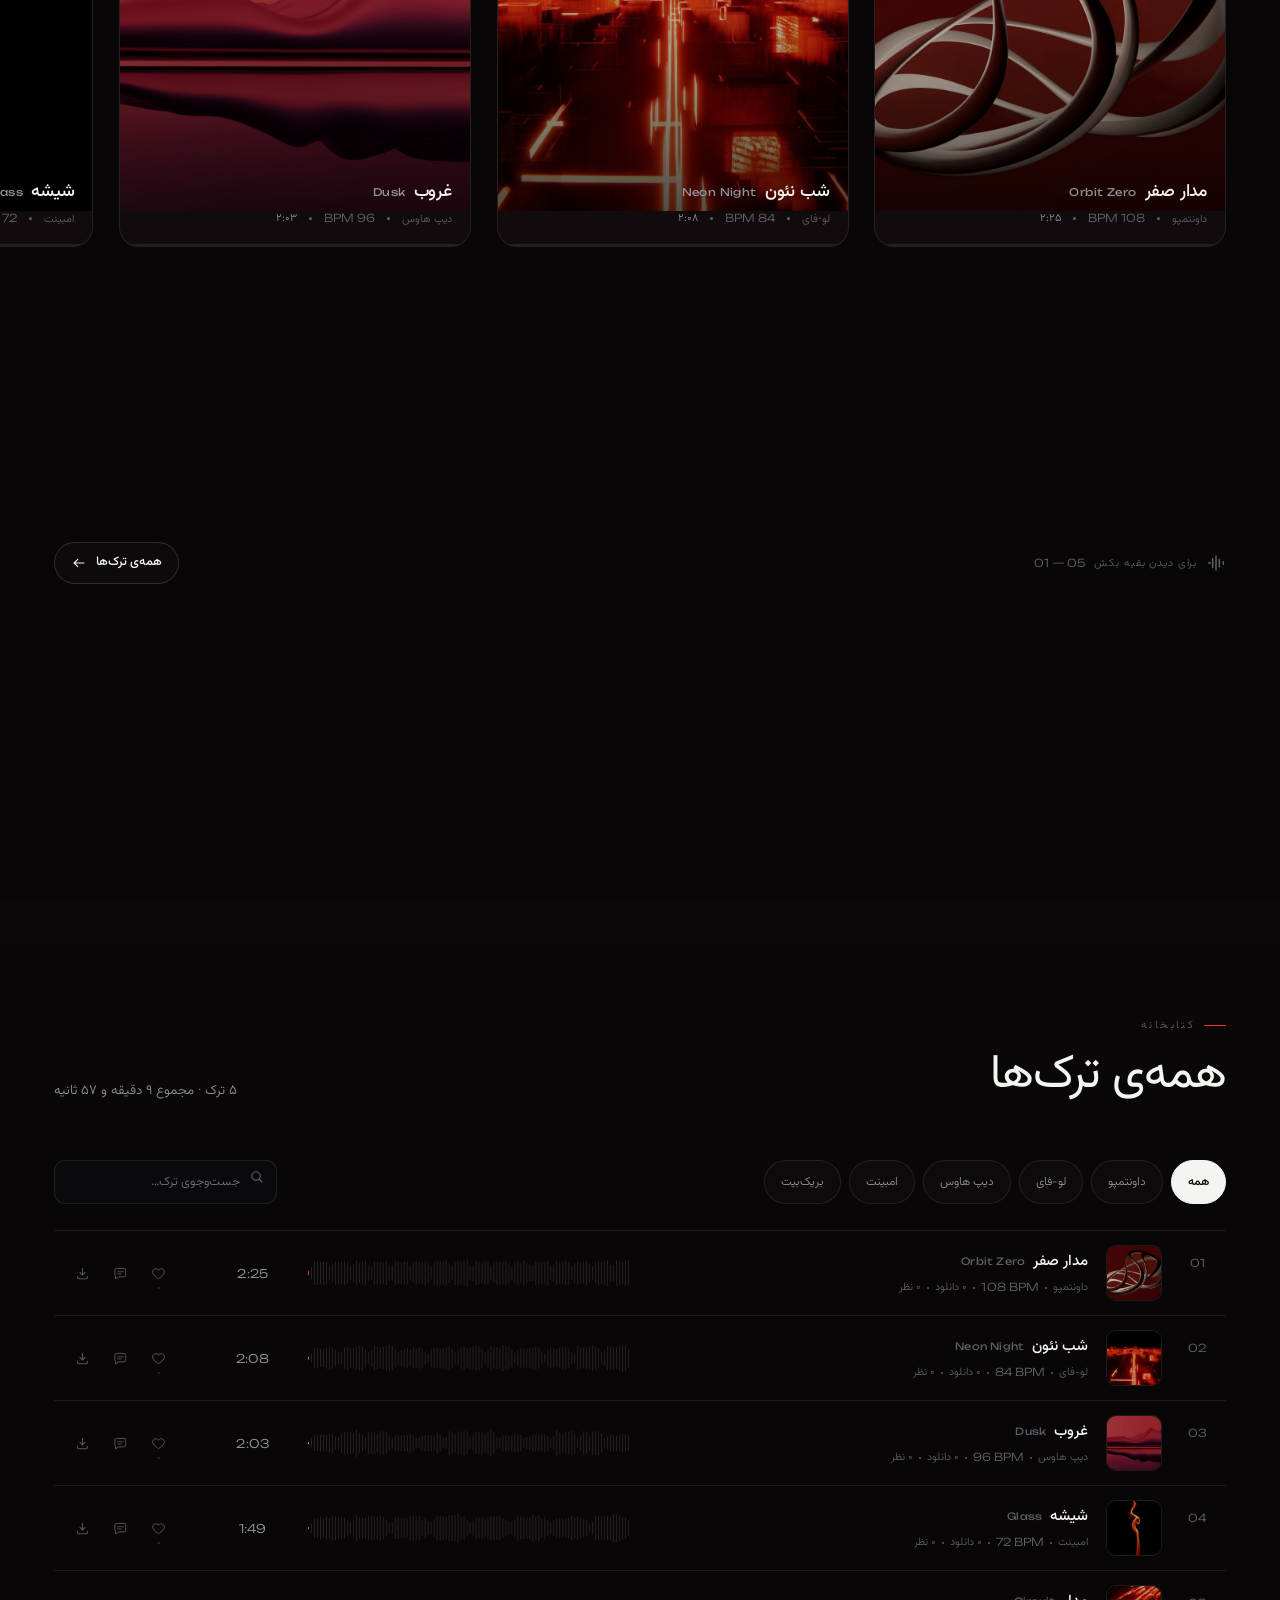
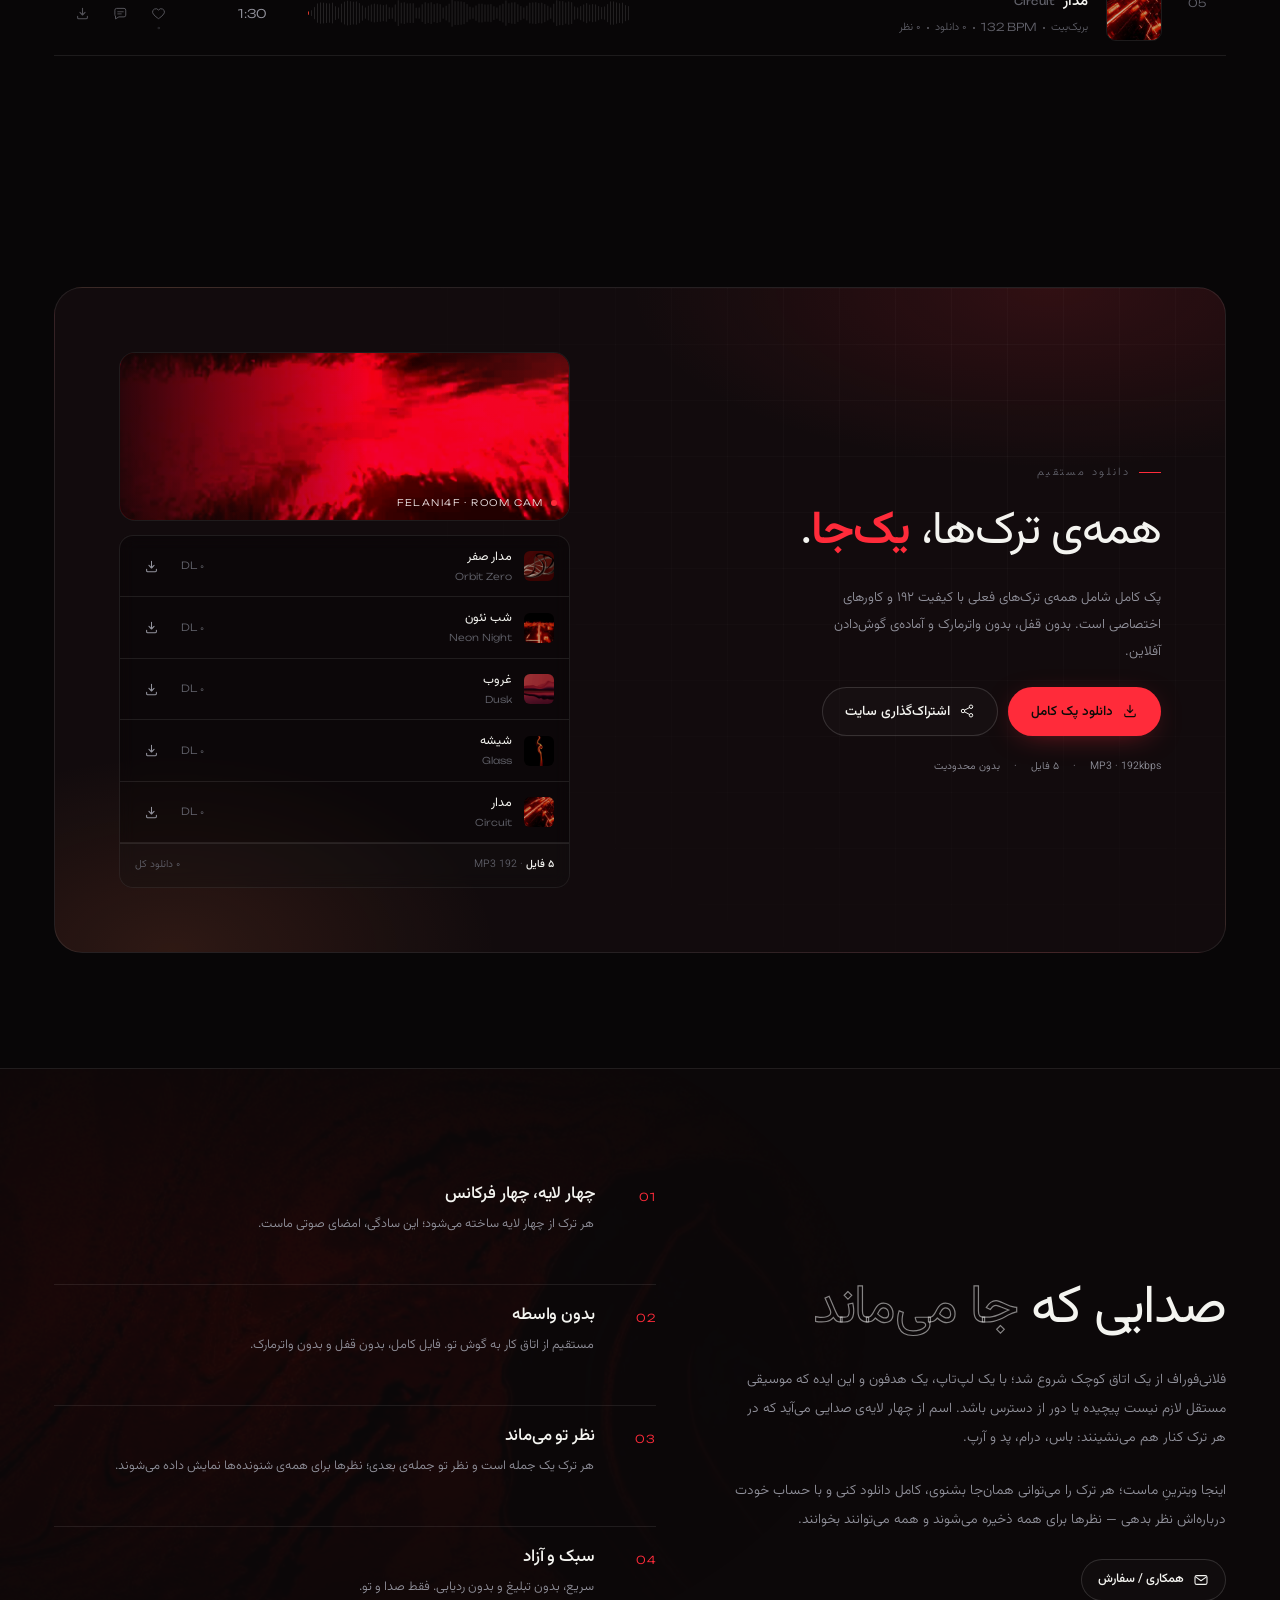
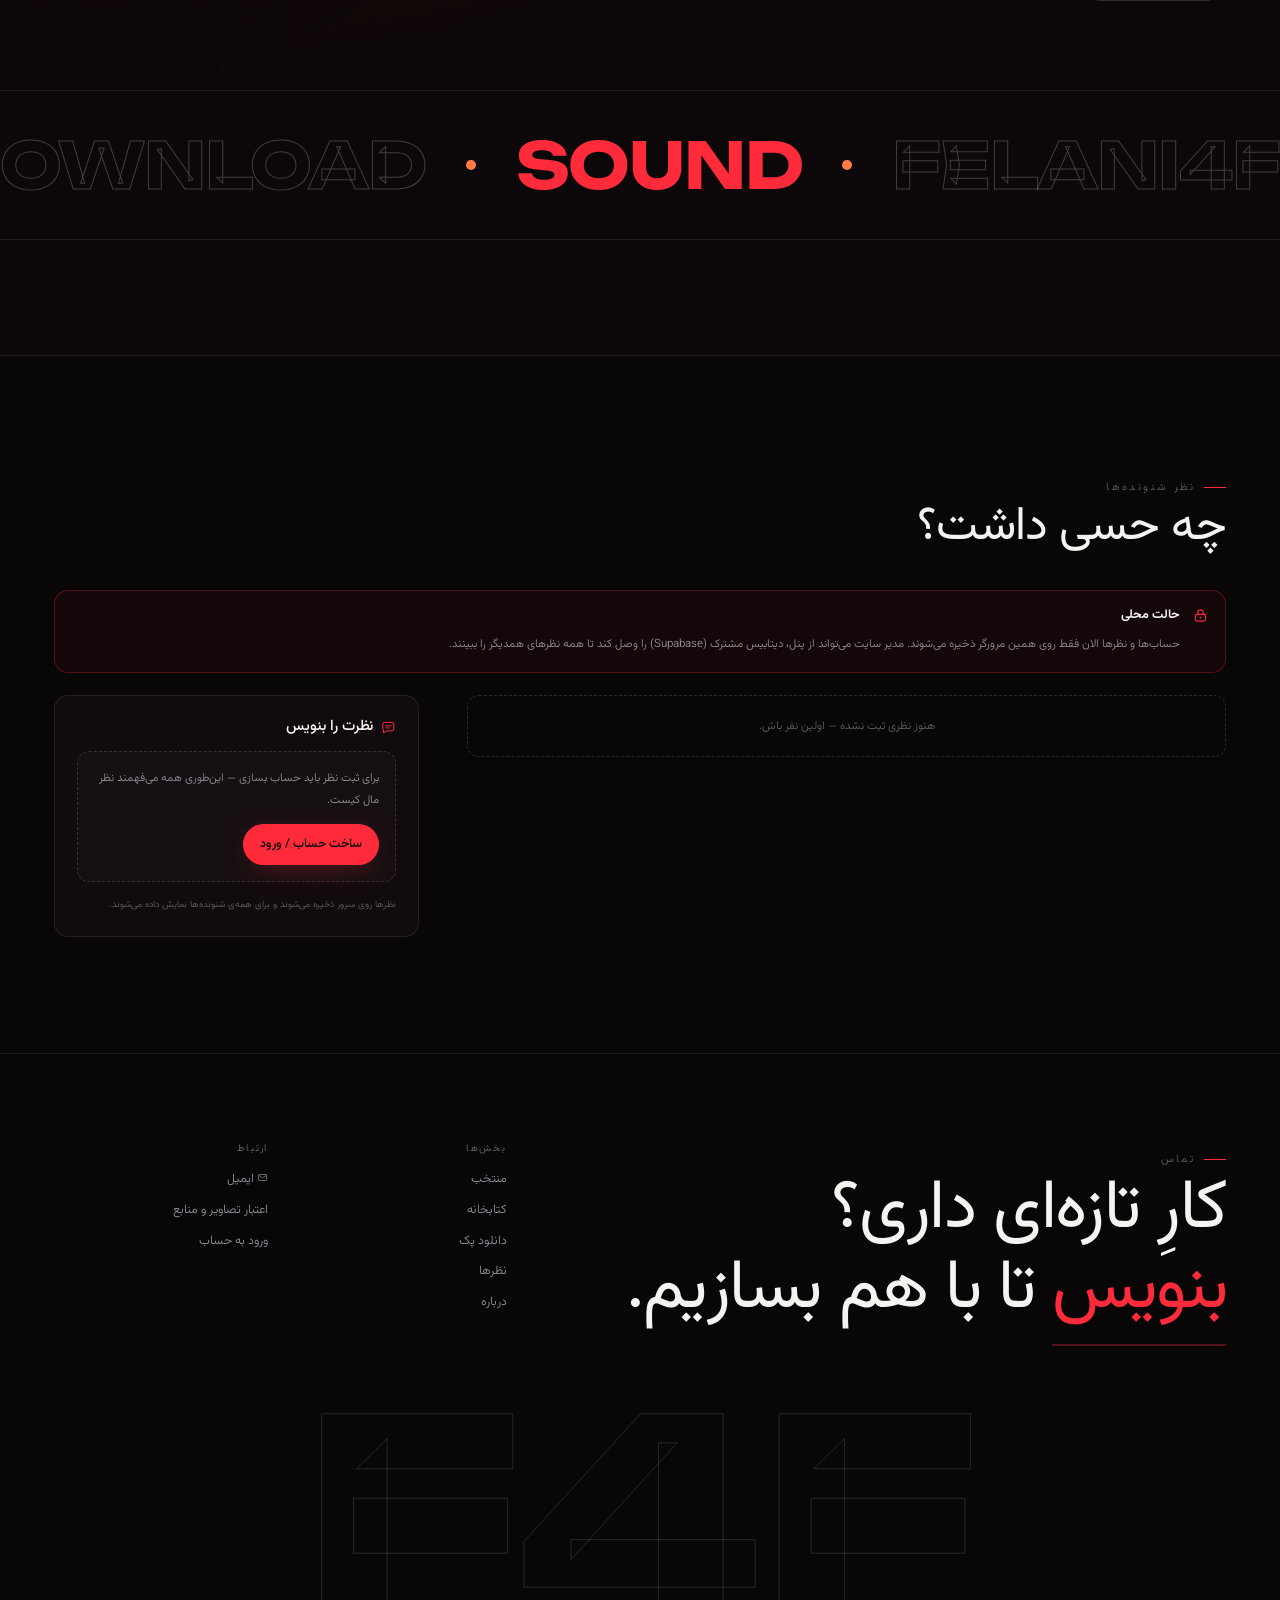
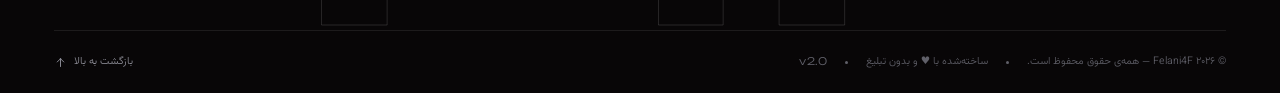
==== commit 3503ccee: "v3.4: use the sourced particle footage in the pack section too, brighter poster" ====
--- a/index.html
+++ b/index.html
@@ -325,7 +325,13 @@
             <span>MP3 · 192kbps</span><span>·</span><span id="packCount">۵ فایل</span><span>·</span><span>بدون محدودیت</span>
           </div>
         </div>
-        <div class="pack-list" id="packList"></div>
+        <div class="pack-right">
+          <figure class="pack-cam" aria-label="ویدیوی آزمایشگاه صدا">
+            <video src="assets/video/embers.mp4" poster="assets/video/emb-poster.jpg" muted loop playsinline preload="metadata" data-autoplay-on-view aria-hidden="true"></video>
+            <figcaption><i></i><span>FELANI4F · ROOM CAM</span></figcaption>
+          </figure>
+          <div class="pack-list" id="packList"></div>
+        </div>
       </div>
     </div>
   </section>
--- a/assets/css/style.css
+++ b/assets/css/style.css
@@ -1058,6 +1058,7 @@
   .dk-time{display:none}
   .ctrls{gap:0}
   .ctrls .cbtn.prev{display:none}
+  .dock .ctrls .cbtn.next{display:grid;width:40px;height:40px}
   .cbtn{width:44px;height:44px}
   .cbtn.play{width:44px;height:44px;background:var(--acc)}
   .cbtn.next{color:var(--mut)}
@@ -1095,10 +1096,34 @@
 .up-log .st.ok{color:var(--ink)}
 .up-bar{height:3px;border-radius:3px;background:rgba(255,255,255,.1);overflow:hidden}
 .up-bar i{display:block;height:100%;width:0;background:linear-gradient(90deg,var(--acc),var(--acc2));transition:width .35s var(--ease)}
-.pub-now{display:flex;flex-wrap:wrap;gap:8px;align-items:center;margin:8px 0}
+.pub-now{
+  display:flex; flex-wrap:wrap; gap:9px; align-items:center; margin:10px 0 14px;
+  padding:10px 13px; border-radius:12px; border:1px solid var(--line);
+  background:rgba(255,255,255,.03); font-size:11.5px; color:var(--mut); line-height:1.9;
+}
+.pub-now .pub-dot{flex:none}
 .pub-dot{width:7px;height:7px;border-radius:50%;background:#49d38a;box-shadow:0 0 8px #49d38a}
 .pub-dot.wait{background:#ffb020;box-shadow:0 0 8px #ffb020}
 @media (prefers-reduced-motion:reduce){
   .np-panel,.np,.np-art{transition:none!important}
   .np-video{display:none}
 }
+
+/* sourced footage used on the page (pack section) */
+.pack-right{display:grid;gap:14px;min-width:0}
+.pack-cam{
+  position:relative; margin:0; border-radius:16px; overflow:hidden; border:1px solid var(--line);
+  aspect-ratio:16/6; background:#0b0708;
+}
+.pack-cam video{width:100%;height:100%;object-fit:cover;display:block;opacity:.95;filter:brightness(1.5) contrast(1.1) saturate(1.05)}
+.pack-cam::after{
+  content:""; position:absolute; inset:0; pointer-events:none;
+  background:linear-gradient(90deg,rgba(8,6,7,.85),transparent 55%),
+             radial-gradient(60% 120% at 100% 0%,rgba(255,43,58,.22),transparent 60%);
+}
+.pack-cam figcaption{
+  position:absolute; inset-inline-start:12px; bottom:9px; z-index:2; display:flex; align-items:center; gap:7px;
+  font-family:var(--en); font-size:9px; letter-spacing:.16em; color:#eadfe0;
+}
+.pack-cam figcaption i{width:6px;height:6px;border-radius:50%;background:var(--acc);box-shadow:0 0 10px var(--acc);animation:vinylPulse 1.7s infinite}
+@media (max-width:900px){ .pack-cam{aspect-ratio:16/7} }
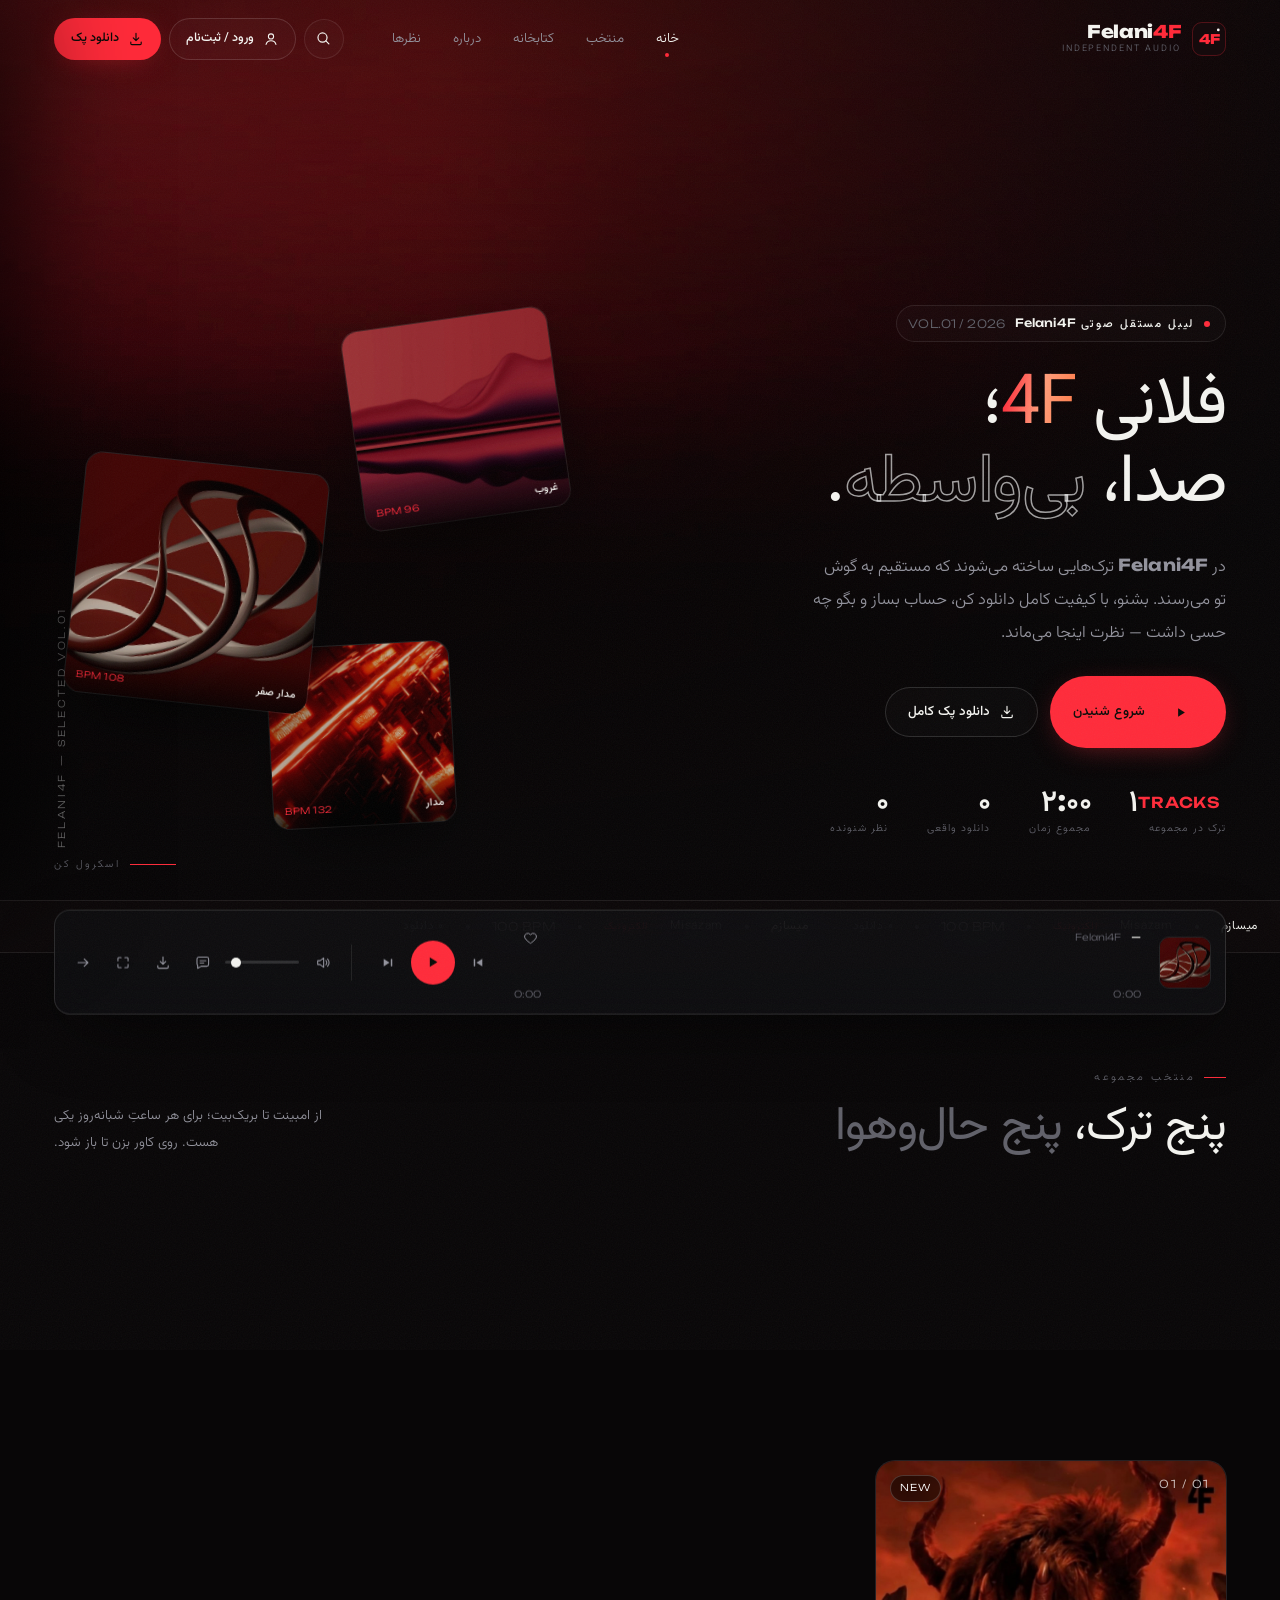
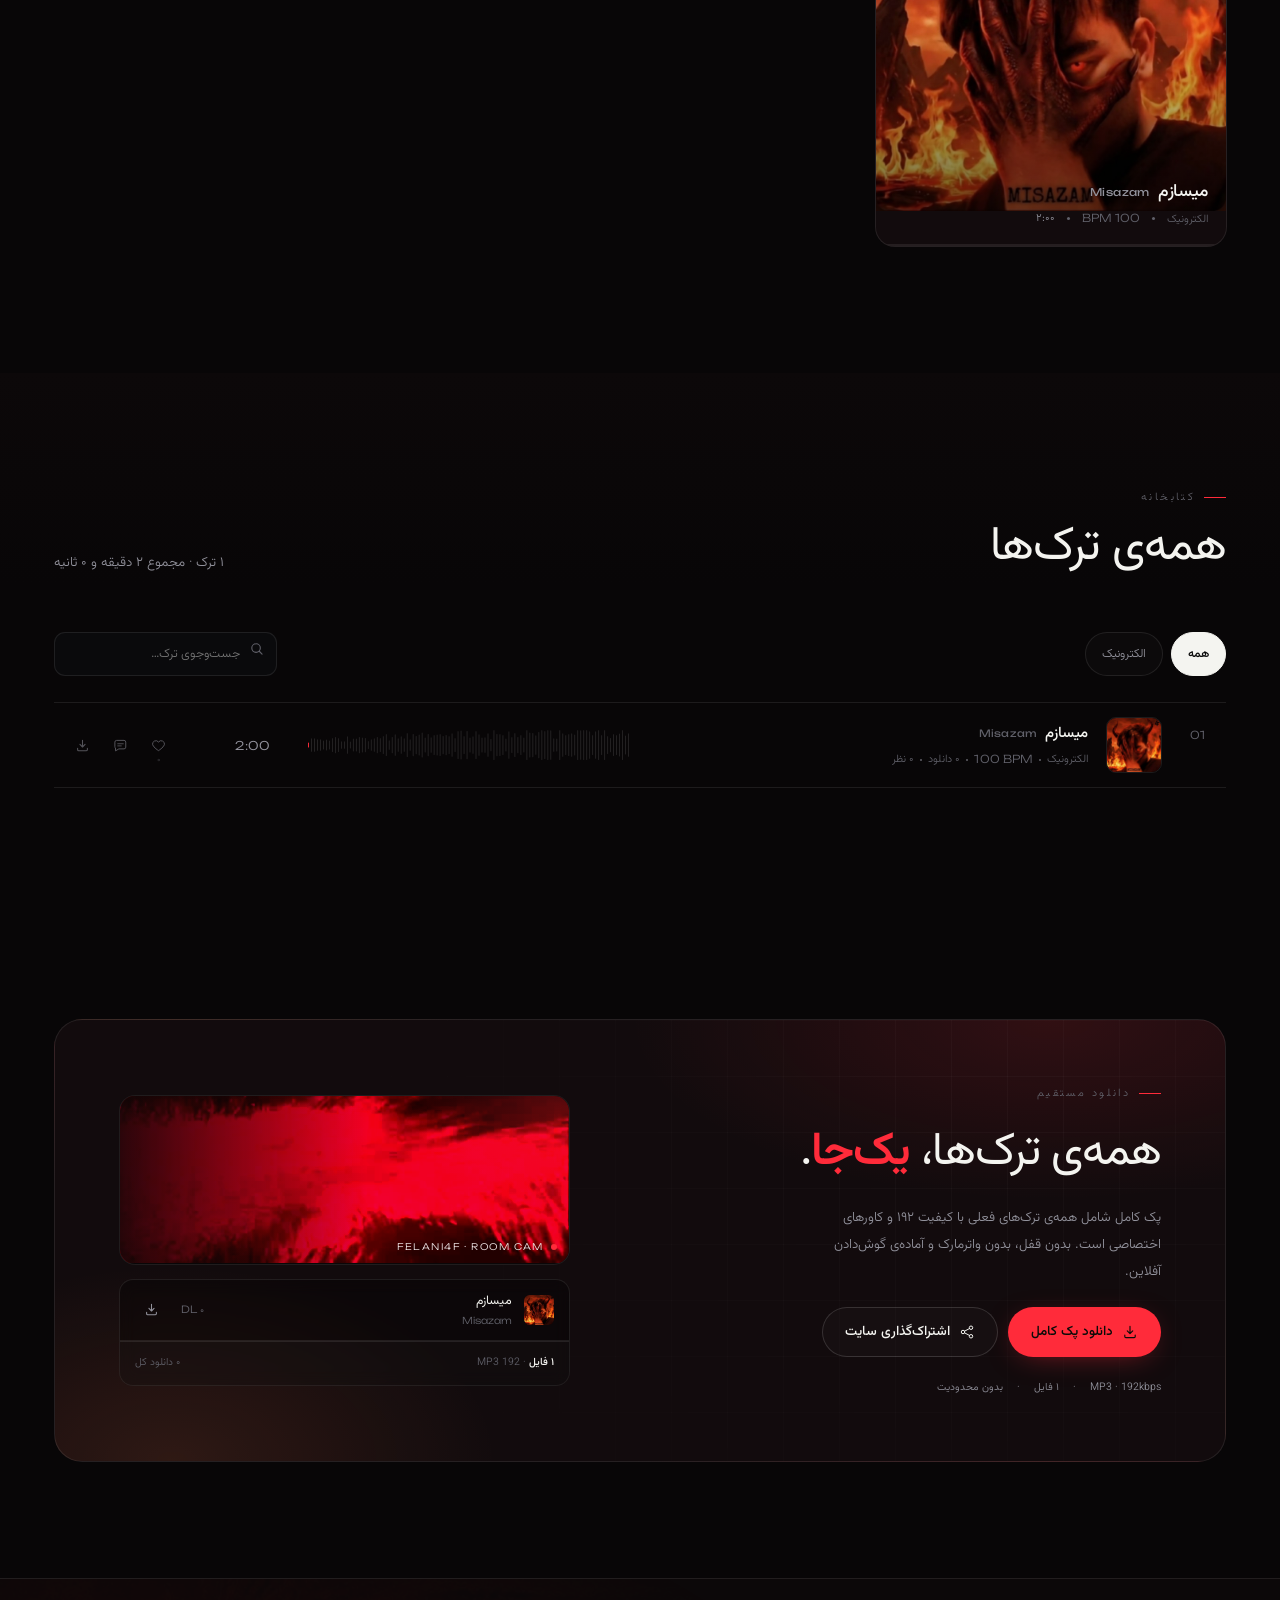
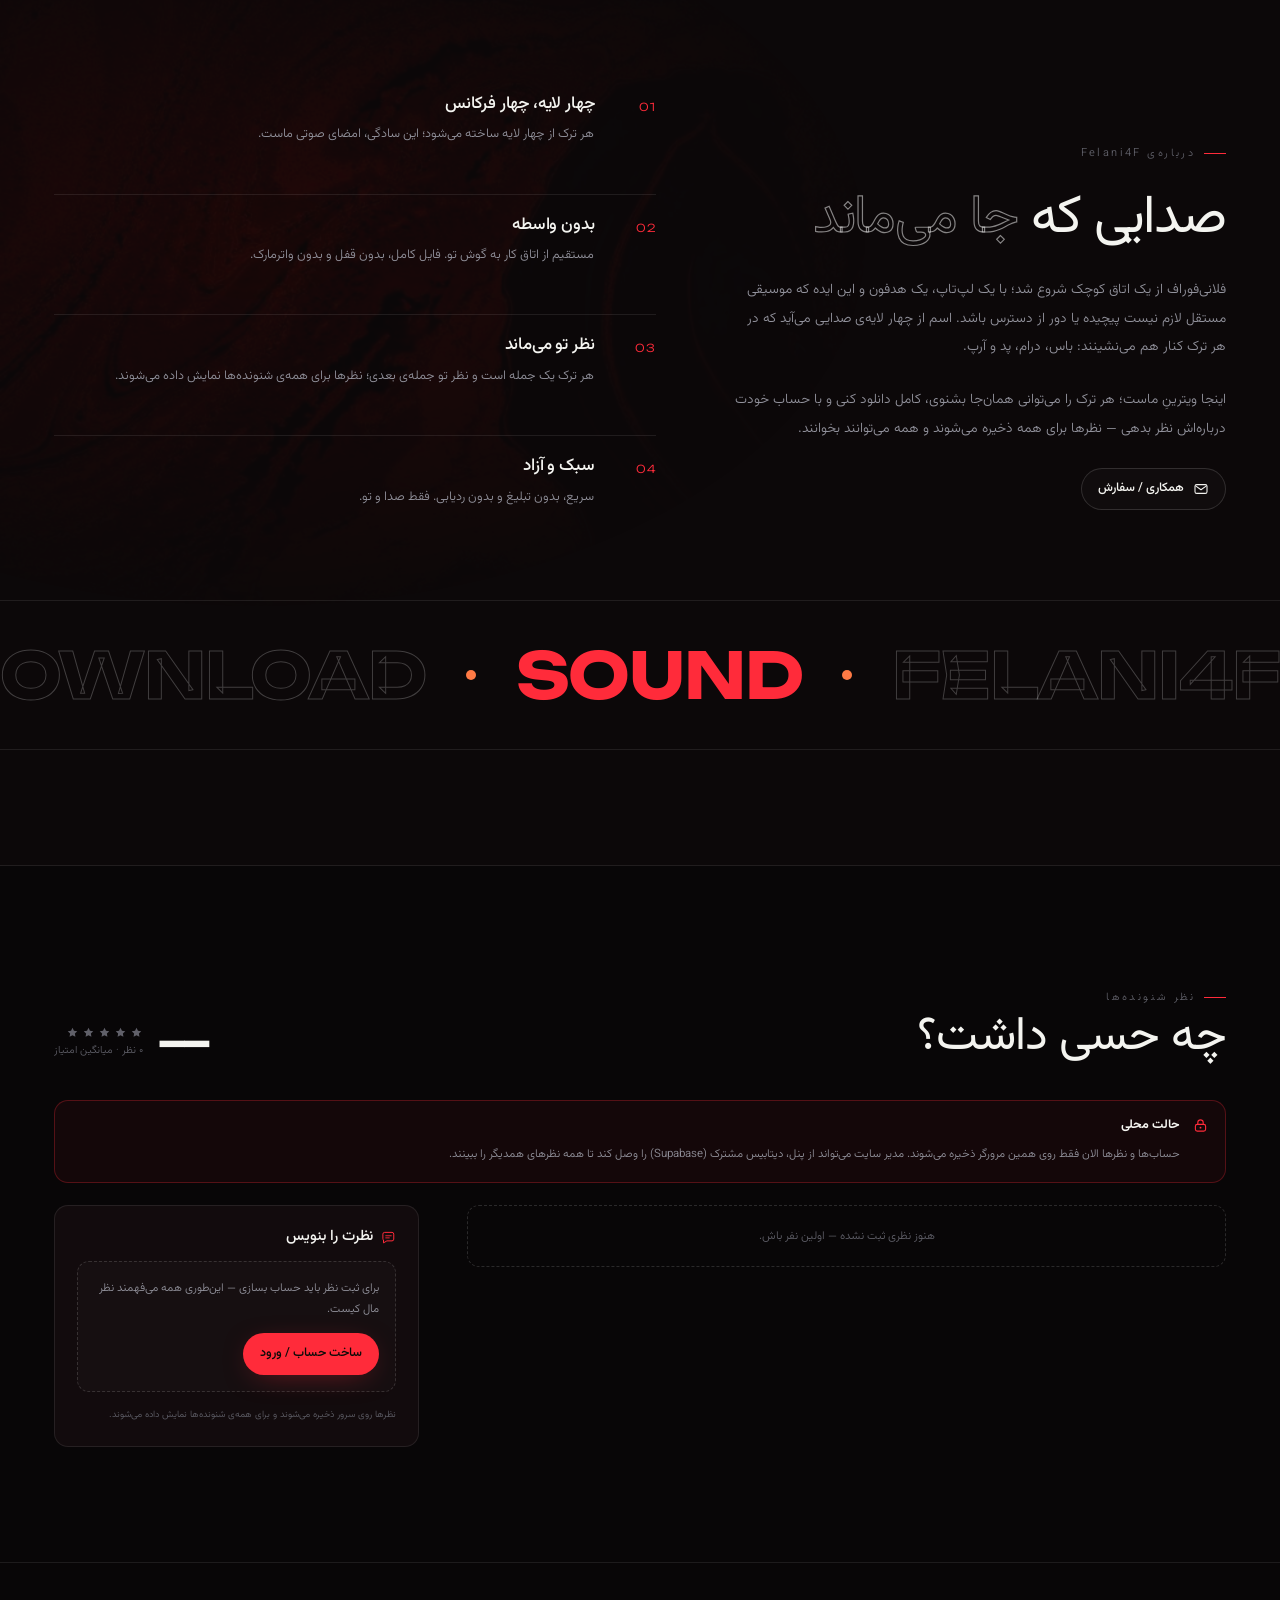
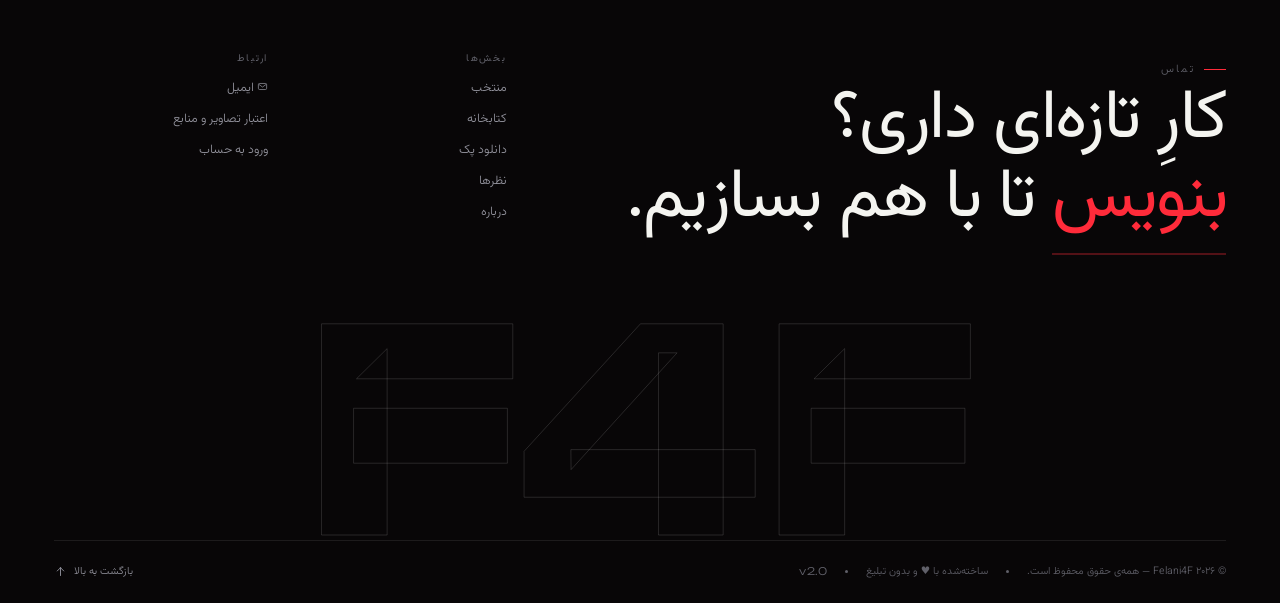
==== commit a992c65e: "domain: point every URL at felani4f.github.io" ====
--- a/index.html
+++ b/index.html
@@ -9,19 +9,19 @@
 <meta name="author" content="Felani4F">
 <meta name="robots" content="index, follow, max-image-preview:large">
 <meta name="theme-color" content="#080607">
-<link rel="canonical" href="https://drserver2350.github.io/felani4f/">
+<link rel="canonical" href="https://felani4f.github.io/">
 <meta property="og:type" content="website">
 <meta property="og:site_name" content="Felani4F">
 <meta property="og:title" content="Felani4F | فلانی فور اف — موسیقی مستقل">
 <meta property="og:description" content="پنج ترک، پنج حال‌وهوا. بشنو، دانلود کن، حساب بساز و نظر بده.">
-<meta property="og:url" content="https://drserver2350.github.io/felani4f/">
-<meta property="og:image" content="https://drserver2350.github.io/felani4f/assets/img/og.jpg">
+<meta property="og:url" content="https://felani4f.github.io/">
+<meta property="og:image" content="https://felani4f.github.io/assets/img/og.jpg">
 <meta property="og:image:width" content="1200">
 <meta property="og:image:height" content="630">
 <meta name="twitter:card" content="summary_large_image">
 <meta name="twitter:title" content="Felani4F | فلانی فور اف">
 <meta name="twitter:description" content="موسیقی مستقل — بشنو، دانلود کن، نظر بده.">
-<meta name="twitter:image" content="https://drserver2350.github.io/felani4f/assets/img/og.jpg">
+<meta name="twitter:image" content="https://felani4f.github.io/assets/img/og.jpg">
 <link rel="manifest" href="manifest.webmanifest">
 <link rel="icon" href="assets/img/icon-192.png" type="image/png">
 <link rel="apple-touch-icon" href="assets/img/icon-192.png">
@@ -35,25 +35,25 @@
   "@graph": [
     {
       "@type": "WebSite",
-      "@id": "https://drserver2350.github.io/felani4f/#website",
-      "url": "https://drserver2350.github.io/felani4f/",
+      "@id": "https://felani4f.github.io/#website",
+      "url": "https://felani4f.github.io/",
       "name": "Felani4F",
       "alternateName": ["فلانی فور اف", "Felani 4F", "فلانی4F"],
       "inLanguage": "fa-IR",
-      "publisher": { "@id": "https://drserver2350.github.io/felani4f/#org" },
+      "publisher": { "@id": "https://felani4f.github.io/#org" },
       "potentialAction": {
         "@type": "SearchAction",
-        "target": "https://drserver2350.github.io/felani4f/?q={search_term_string}",
+        "target": "https://felani4f.github.io/?q={search_term_string}",
         "query-input": "required name=search_term_string"
       }
     },
     {
       "@type": "Organization",
-      "@id": "https://drserver2350.github.io/felani4f/#org",
+      "@id": "https://felani4f.github.io/#org",
       "name": "Felani4F",
       "alternateName": "فلانی فور اف",
-      "url": "https://drserver2350.github.io/felani4f/",
-      "logo": "https://drserver2350.github.io/felani4f/assets/img/icon-512.png",
+      "url": "https://felani4f.github.io/",
+      "logo": "https://felani4f.github.io/assets/img/icon-512.png",
       "email": "hello@felani4f.com",
       "description": "لیبل صوتی مستقل Felani4F — پخش، دانلود و نقد شنوندگان."
     },
@@ -72,20 +72,20 @@
   ,
     {
       "@type": "MusicAlbum",
-      "@id": "https://drserver2350.github.io/felani4f/#album",
+      "@id": "https://felani4f.github.io/#album",
       "name": "Felani4F · Vol.01",
       "albumProductionType": "https://schema.org/StudioAlbum",
       "byArtist": { "@type": "MusicGroup", "name": "Felani4F", "alternateName": "فلانی فور اف" },
       "numTracks": 5,
       "datePublished": "2026-01-01",
-      "image": "https://drserver2350.github.io/felani4f/assets/img/og.jpg",
-      "url": "https://drserver2350.github.io/felani4f/#library",
+      "image": "https://felani4f.github.io/assets/img/og.jpg",
+      "url": "https://felani4f.github.io/#library",
       "track": [
-        { "@type": "MusicRecording", "name": "Orbit Zero", "alternateName": "مدار صفر", "duration": "PT2M25S", "genre": "الکترونیک", "audio": "https://drserver2350.github.io/felani4f/assets/audio/orbit-zero.mp3", "image": "https://drserver2350.github.io/felani4f/assets/img/orbit-zero.jpg" },
-        { "@type": "MusicRecording", "name": "Neon Night", "alternateName": "شب نئون", "duration": "PT2M09S", "genre": "الکترونیک", "audio": "https://drserver2350.github.io/felani4f/assets/audio/neon-night.mp3", "image": "https://drserver2350.github.io/felani4f/assets/img/neon-night.jpg" },
-        { "@type": "MusicRecording", "name": "Dusk", "alternateName": "غروب", "duration": "PT2M03S", "genre": "الکترونیک", "audio": "https://drserver2350.github.io/felani4f/assets/audio/dusk.mp3", "image": "https://drserver2350.github.io/felani4f/assets/img/dusk.jpg" },
-        { "@type": "MusicRecording", "name": "Glass", "alternateName": "شیشه", "duration": "PT1M50S", "genre": "الکترونیک", "audio": "https://drserver2350.github.io/felani4f/assets/audio/glass.mp3", "image": "https://drserver2350.github.io/felani4f/assets/img/glass.jpg" },
-        { "@type": "MusicRecording", "name": "Circuit", "alternateName": "مدار", "duration": "PT1M30S", "genre": "الکترونیک", "audio": "https://drserver2350.github.io/felani4f/assets/audio/circuit.mp3", "image": "https://drserver2350.github.io/felani4f/assets/img/circuit.jpg" }
+        { "@type": "MusicRecording", "name": "Orbit Zero", "alternateName": "مدار صفر", "duration": "PT2M25S", "genre": "الکترونیک", "audio": "https://felani4f.github.io/assets/audio/orbit-zero.mp3", "image": "https://felani4f.github.io/assets/img/orbit-zero.jpg" },
+        { "@type": "MusicRecording", "name": "Neon Night", "alternateName": "شب نئون", "duration": "PT2M09S", "genre": "الکترونیک", "audio": "https://felani4f.github.io/assets/audio/neon-night.mp3", "image": "https://felani4f.github.io/assets/img/neon-night.jpg" },
+        { "@type": "MusicRecording", "name": "Dusk", "alternateName": "غروب", "duration": "PT2M03S", "genre": "الکترونیک", "audio": "https://felani4f.github.io/assets/audio/dusk.mp3", "image": "https://felani4f.github.io/assets/img/dusk.jpg" },
+        { "@type": "MusicRecording", "name": "Glass", "alternateName": "شیشه", "duration": "PT1M50S", "genre": "الکترونیک", "audio": "https://felani4f.github.io/assets/audio/glass.mp3", "image": "https://felani4f.github.io/assets/img/glass.jpg" },
+        { "@type": "MusicRecording", "name": "Circuit", "alternateName": "مدار", "duration": "PT1M30S", "genre": "الکترونیک", "audio": "https://felani4f.github.io/assets/audio/circuit.mp3", "image": "https://felani4f.github.io/assets/img/circuit.jpg" }
       ]
     }
   ]
@@ -677,7 +677,7 @@
         <div class="admin-bar"><p class="mn">هر ترک، کاور یا فایلی که ذخیره کنی مستقیماً روی مخزن سایت کامیت می‌شود؛ بنابرین همه‌ی بازدیدکننده‌ها آن را می‌بینند. برای این کار یک توکن با دسترسی نوشتن روی مخزن لازم است. توکن فقط در همین مرورگر ذخیره می‌شود.</p></div>
         <div class="pub-now"><span class="pub-dot wait" id="pubDot"></span><span id="pubLast">وضعیت انتشار: در حال بررسی…</span></div>
         <div class="pub-grid">
-          <div class="field"><label for="ghRepo">مخزن</label><input class="input en" id="ghRepo" value="Drserver2350/felani4f" dir="ltr"></div>
+          <div class="field"><label for="ghRepo">مخزن</label><input class="input en" id="ghRepo" value="felani4f/felani4f.github.io" dir="ltr"></div>
           <div class="field"><label for="ghBranch">شاخه</label><input class="input en" id="ghBranch" value="main" dir="ltr"></div>
           <div class="field" style="grid-column:1/-1"><label for="ghToken">توکن انتشار (fine-grained · Contents: Read and write)</label><input class="input en" id="ghToken" type="password" dir="ltr" placeholder="github_pat_..."></div>
           <div class="pub-acts">
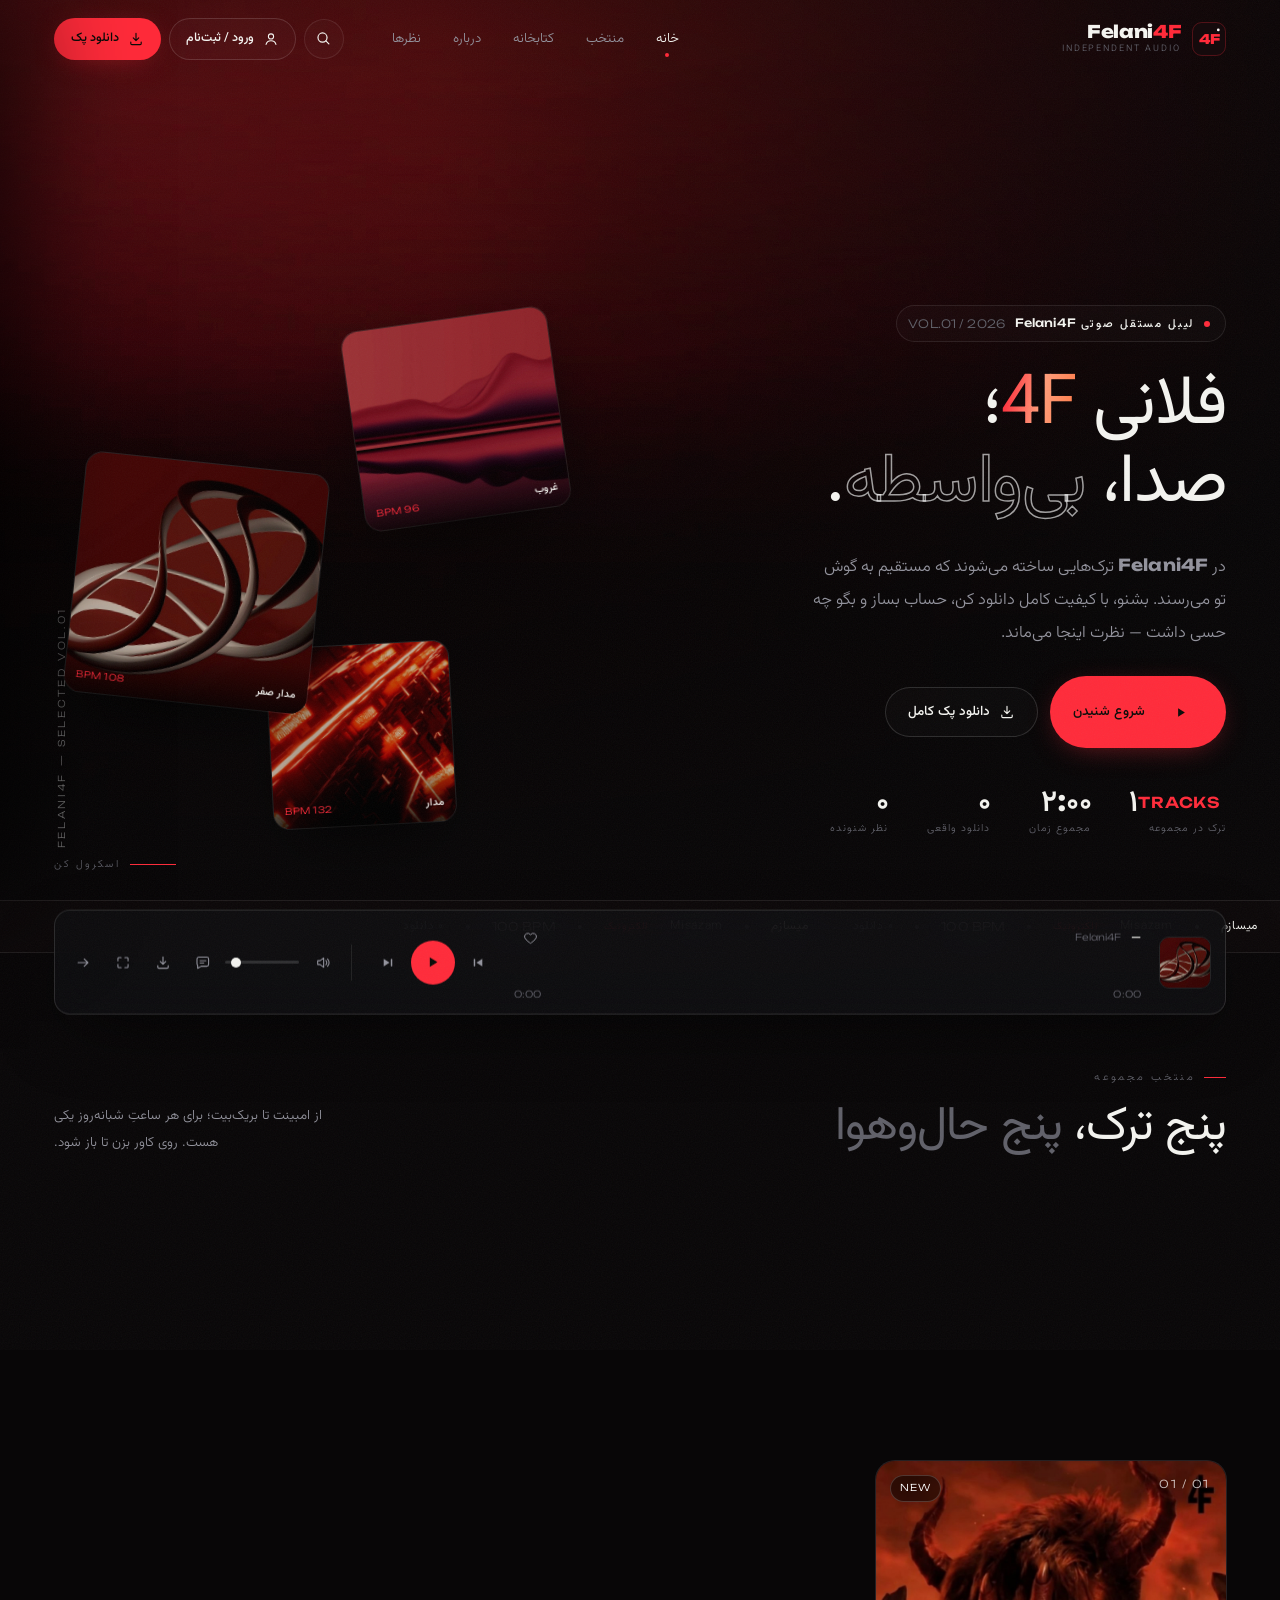
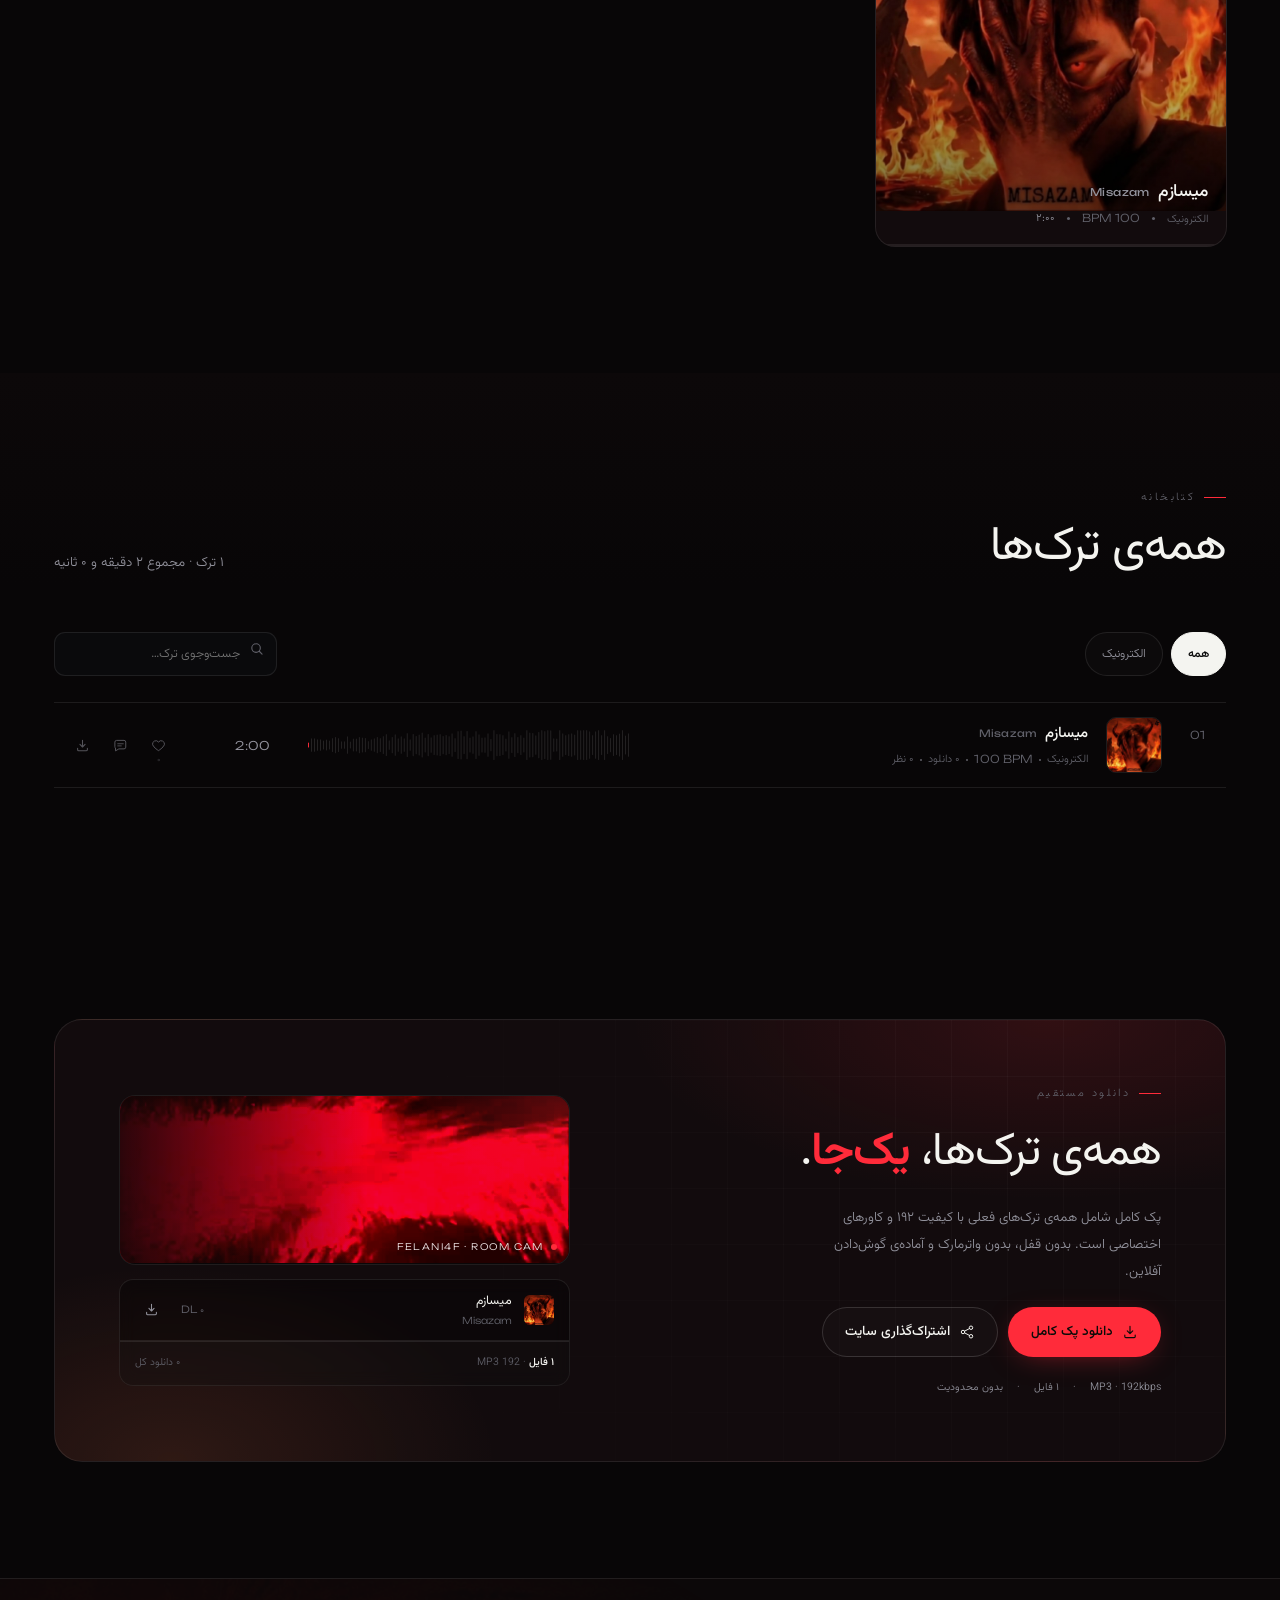
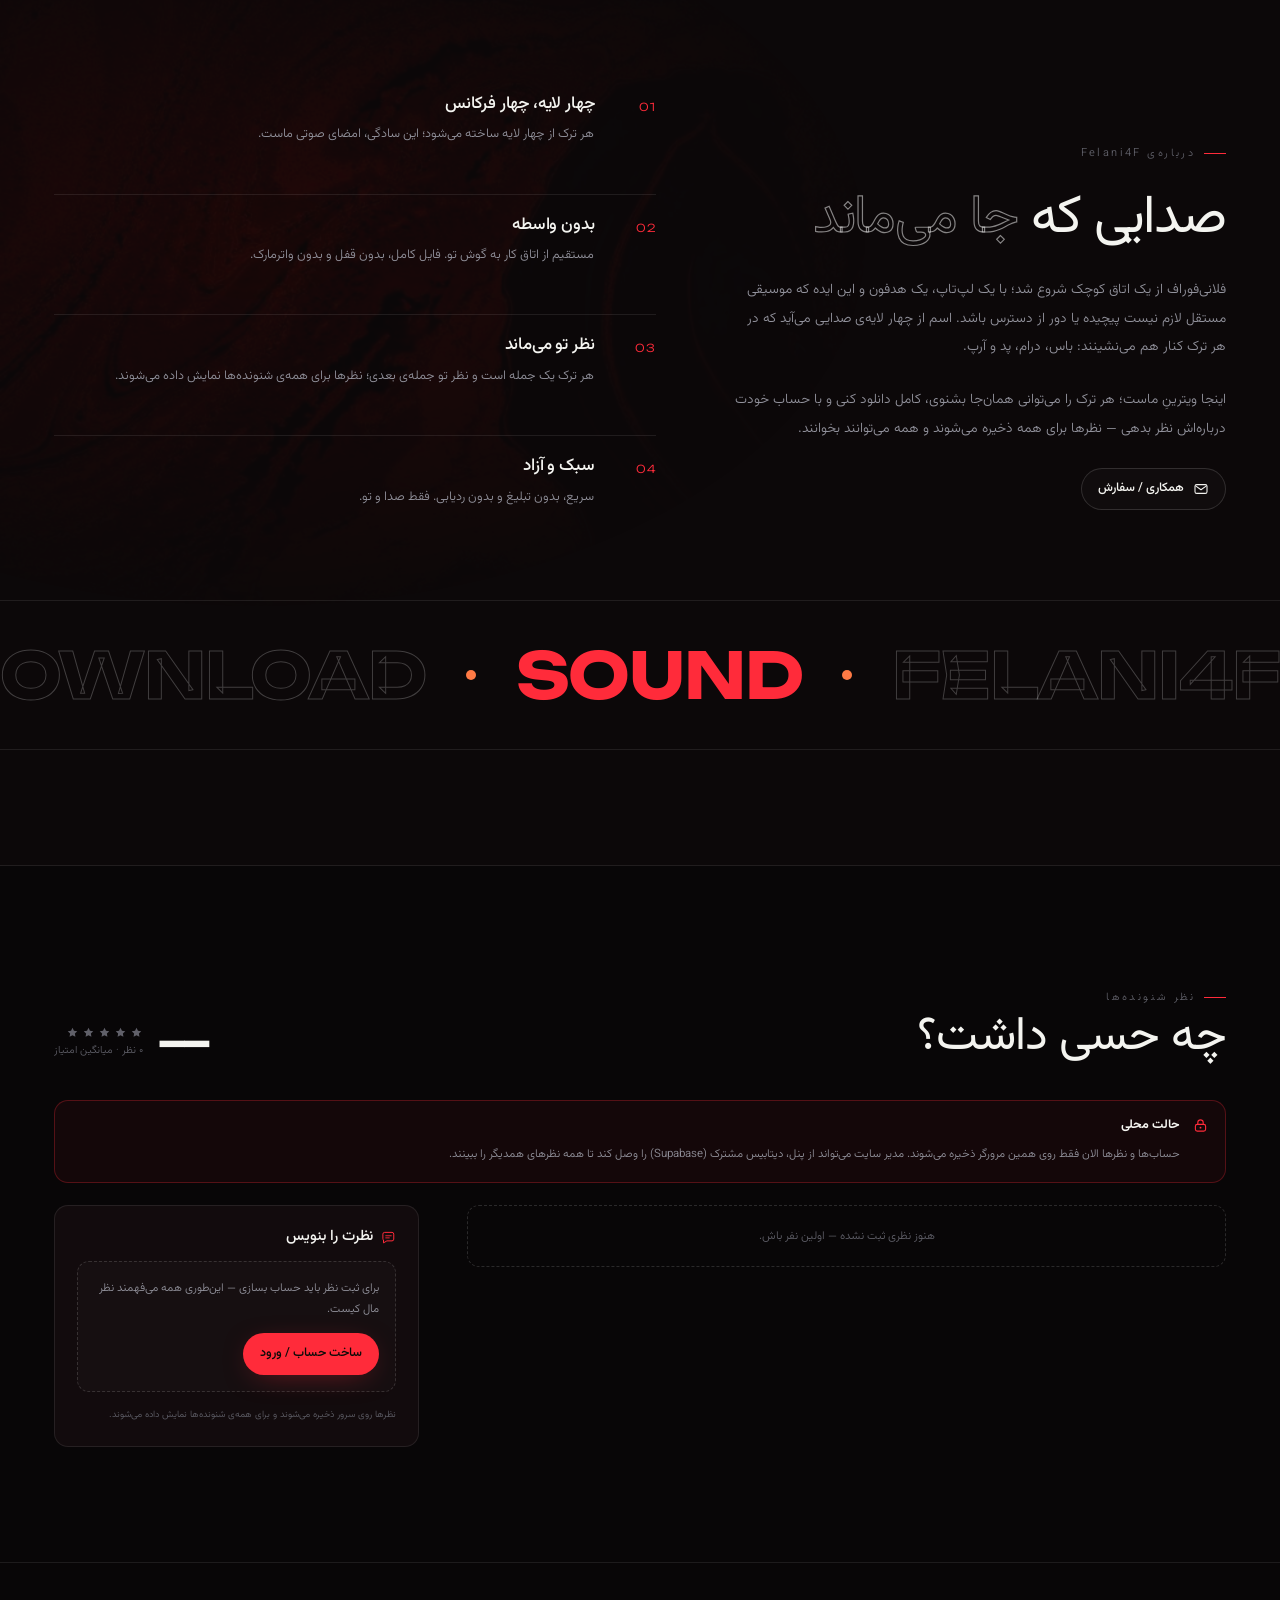
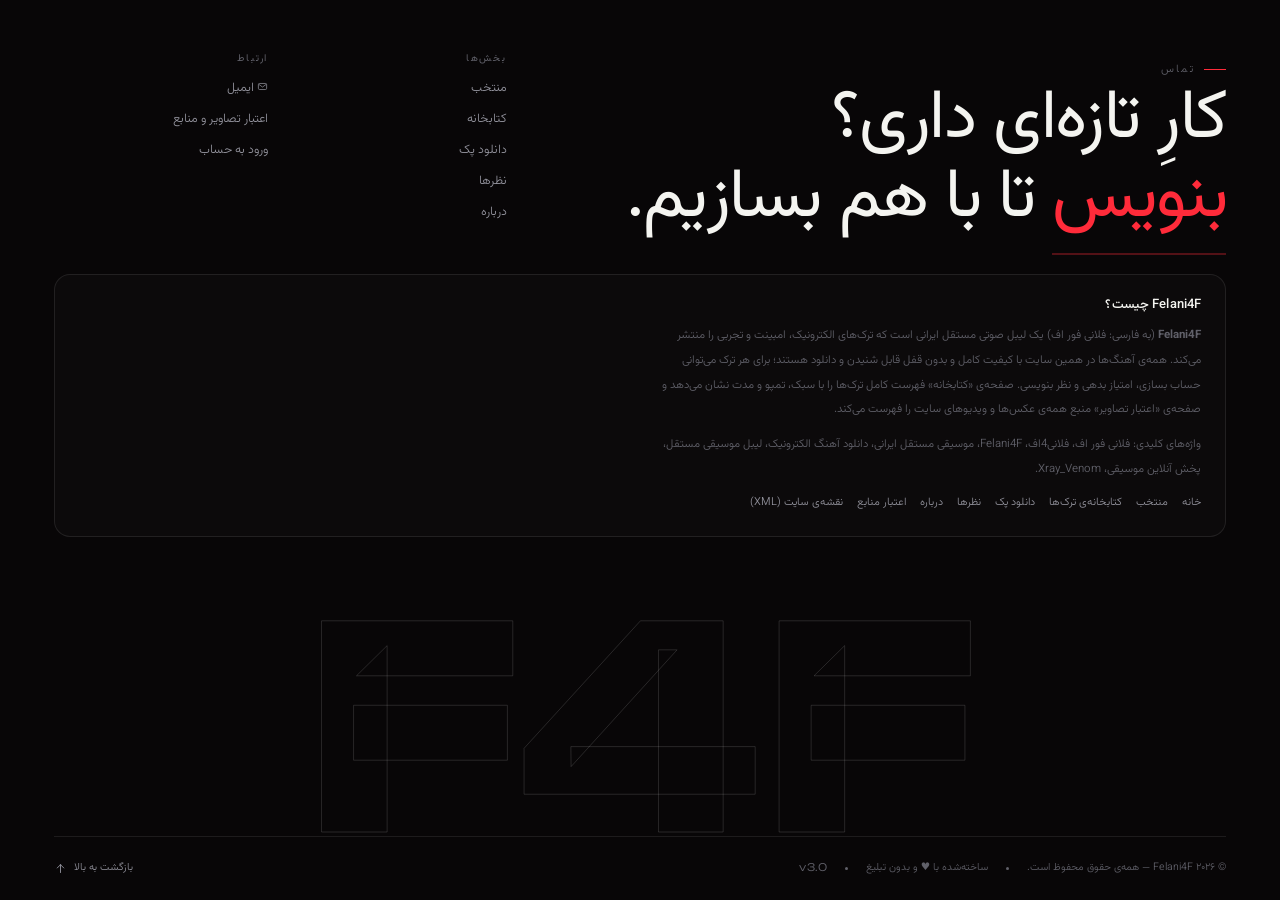
==== commit 0bd15090: "seo: crawlable footer copy, keyword text, google verification tool" ====
--- a/index.html
+++ b/index.html
@@ -438,6 +438,29 @@
         </div>
       </div>
     </div>
+    <section class="foot-seo" aria-label="درباره‌ی Felani4F">
+      <h3>Felani4F چیست؟</h3>
+      <p>
+        <b>Felani4F</b> (به فارسی: فلانی فور اف) یک لیبل صوتی مستقل ایرانی است که ترک‌های الکترونیک، امبینت و
+        تجربی را منتشر می‌کند. همه‌ی آهنگ‌ها در همین سایت با کیفیت کامل و بدون قفل قابل شنیدن و دانلود هستند؛
+        برای هر ترک می‌توانی حساب بسازی، امتیاز بدهی و نظر بنویسی. صفحه‌ی «کتابخانه» فهرست کامل ترک‌ها را
+        با سبک، تمپو و مدت نشان می‌دهد و صفحه‌ی «اعتبار تصاویر» منبع همه‌ی عکس‌ها و ویدیوهای سایت را فهرست می‌کند.
+      </p>
+      <p>
+        واژه‌های کلیدی: فلانی فور اف، فلانی4اف، Felani4F، موسیقی مستقل ایرانی، دانلود آهنگ الکترونیک،
+        لیبل موسیقی مستقل، پخش آنلاین موسیقی، Xray_Venom.
+      </p>
+      <nav class="foot-seo-nav" aria-label="نقشه‌ی سایت">
+        <a href="#top">خانه</a>
+        <a href="#works">منتخب</a>
+        <a href="#library">کتابخانه‌ی ترک‌ها</a>
+        <a href="#pack">دانلود پک</a>
+        <a href="#comments">نظرها</a>
+        <a href="#about">درباره</a>
+        <a href="credits.html">اعتبار منابع</a>
+        <a href="sitemap.xml">نقشه‌ی سایت (XML)</a>
+      </nav>
+    </section>
     <div class="foot-brand en" aria-hidden="true">F4F</div>
     <div class="foot-bottom">
       <div class="fb-l">
@@ -445,7 +468,7 @@
         <span class="dotx"></span>
         <span>ساخته‌شده با ♥ و بدون تبلیغ</span>
         <span class="dotx"></span>
-        <span class="en">v2.0</span>
+        <span class="en">v3.0</span>
       </div>
       <a href="#top" class="to-top">بازگشت به بالا <svg><use href="#i-up"/></svg></a>
     </div>
--- a/assets/css/style.css
+++ b/assets/css/style.css
@@ -1127,3 +1127,15 @@
 }
 .pack-cam figcaption i{width:6px;height:6px;border-radius:50%;background:var(--acc);box-shadow:0 0 10px var(--acc);animation:vinylPulse 1.7s infinite}
 @media (max-width:900px){ .pack-cam{aspect-ratio:16/7} }
+
+/* ---------- crawlable footer copy ---------- */
+.foot-seo{
+  margin:34px 0 6px; padding:22px 24px; border:1px solid var(--line); border-radius:16px;
+  background:rgba(255,255,255,.02); display:grid; gap:10px;
+}
+.foot-seo h3{font-size:13px; font-weight:500; color:var(--ink); letter-spacing:.01em}
+.foot-seo p{font-size:11.5px; color:var(--dim); line-height:2.15; max-width:92ch}
+.foot-seo-nav{display:flex; flex-wrap:wrap; gap:6px 14px; margin-top:2px}
+.foot-seo-nav a{font-size:11px; color:var(--mut); text-decoration:none; border-bottom:1px solid transparent; transition:.2s}
+.foot-seo-nav a:hover{color:var(--acc); border-color:rgba(255,43,58,.4)}
+@media (max-width:620px){ .foot-seo{padding:16px 16px} .foot-seo p{font-size:11px} }
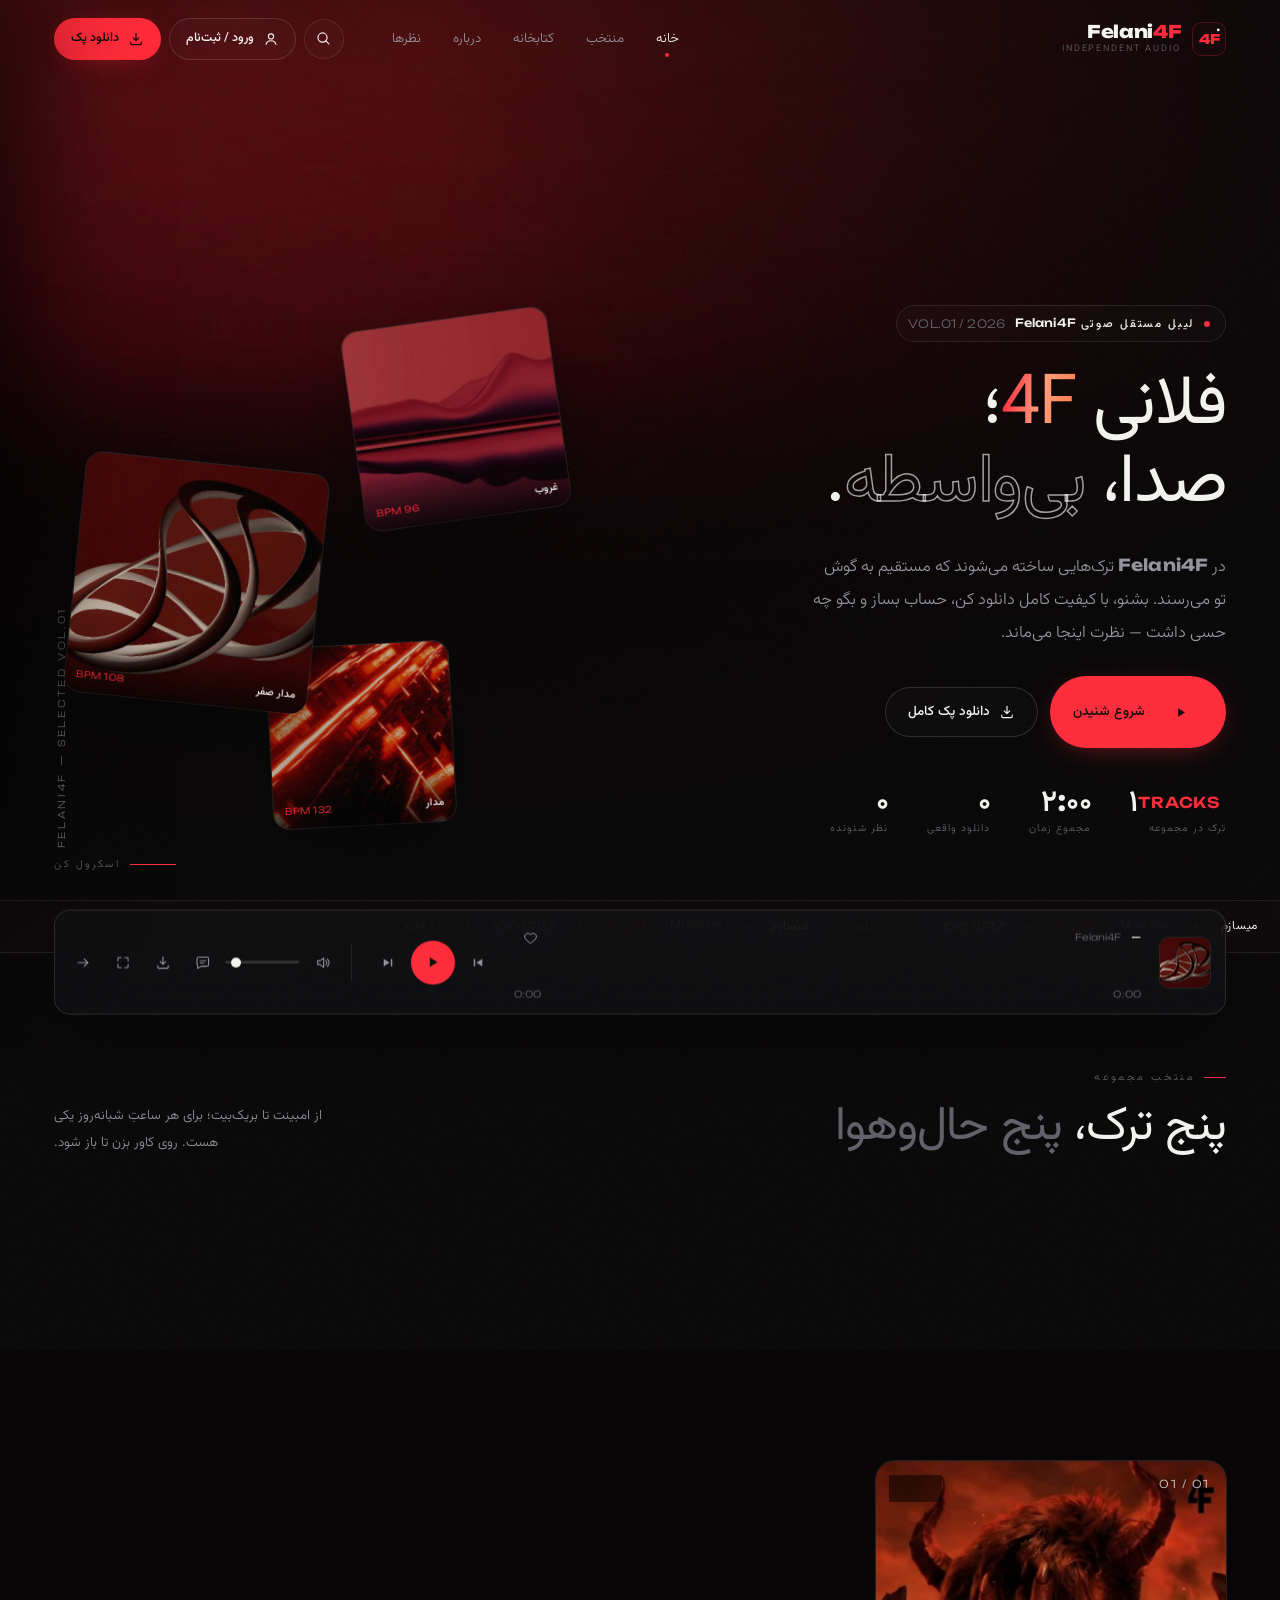
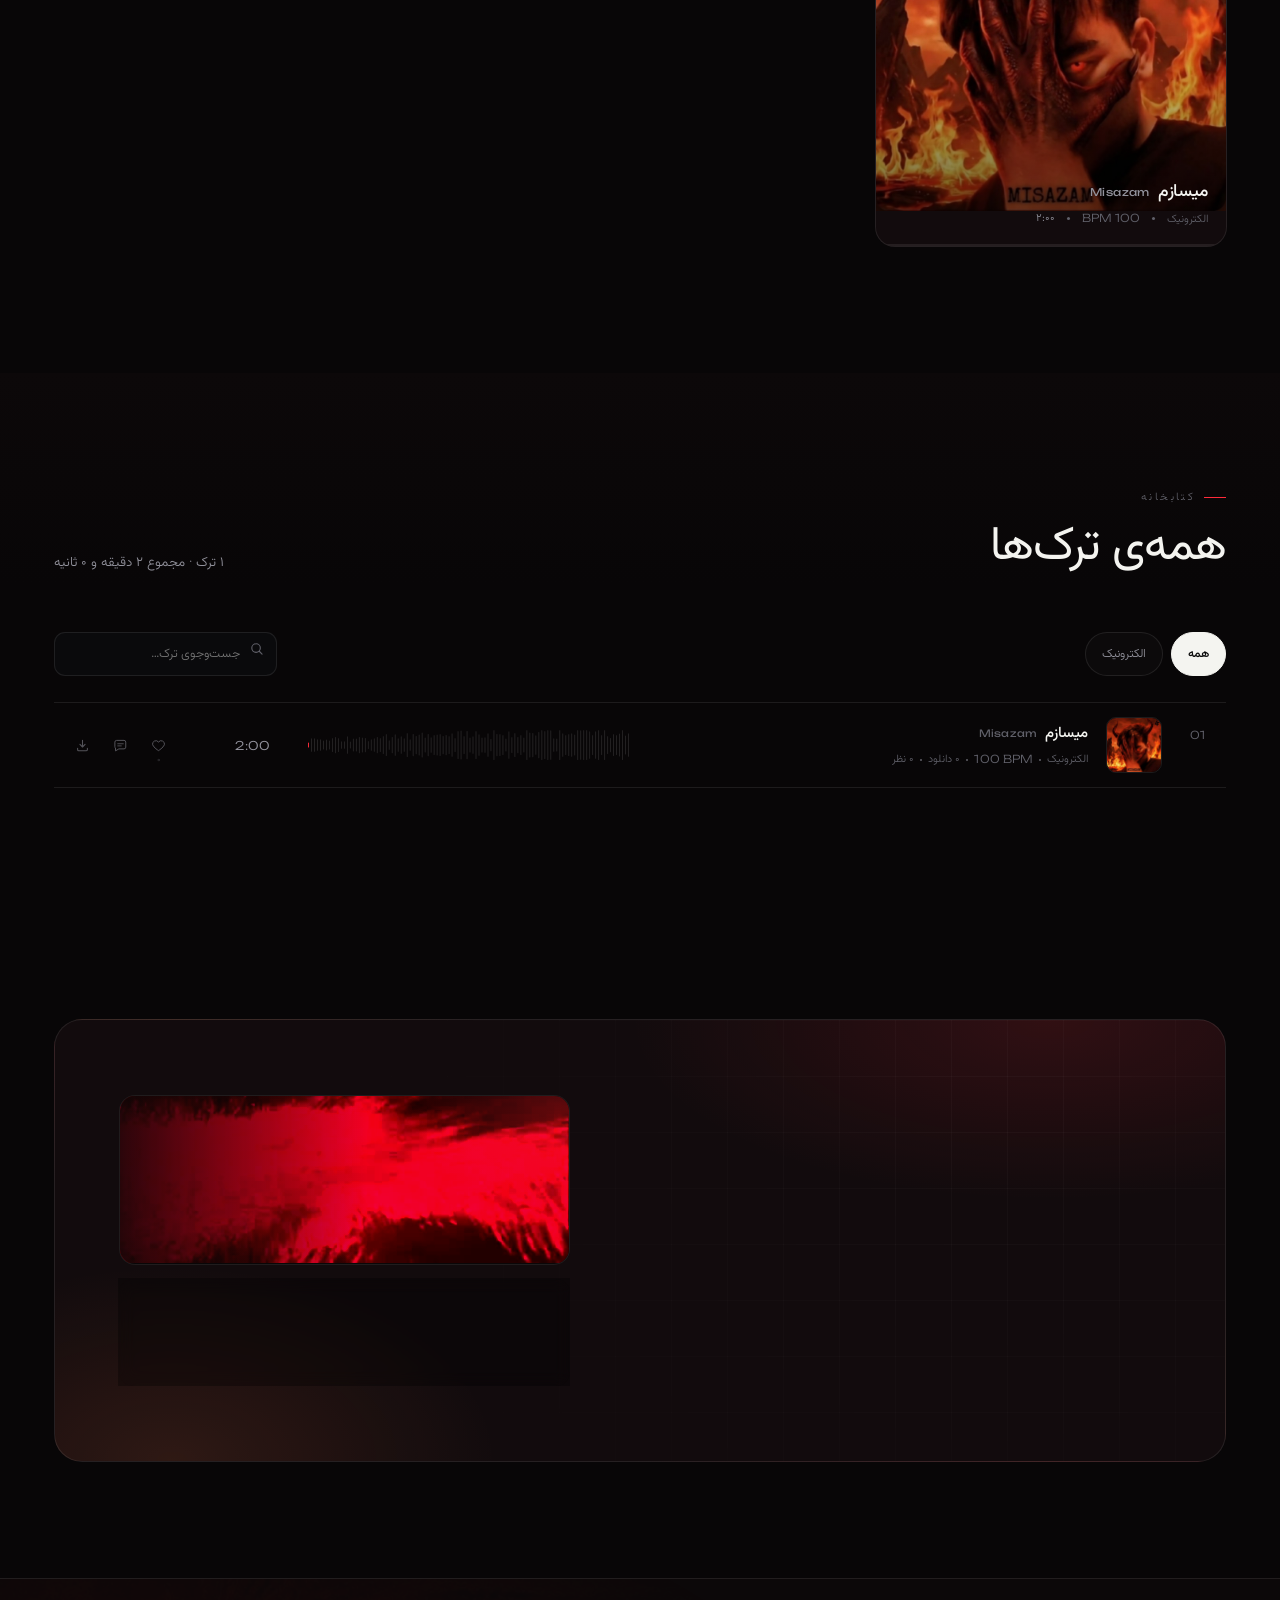
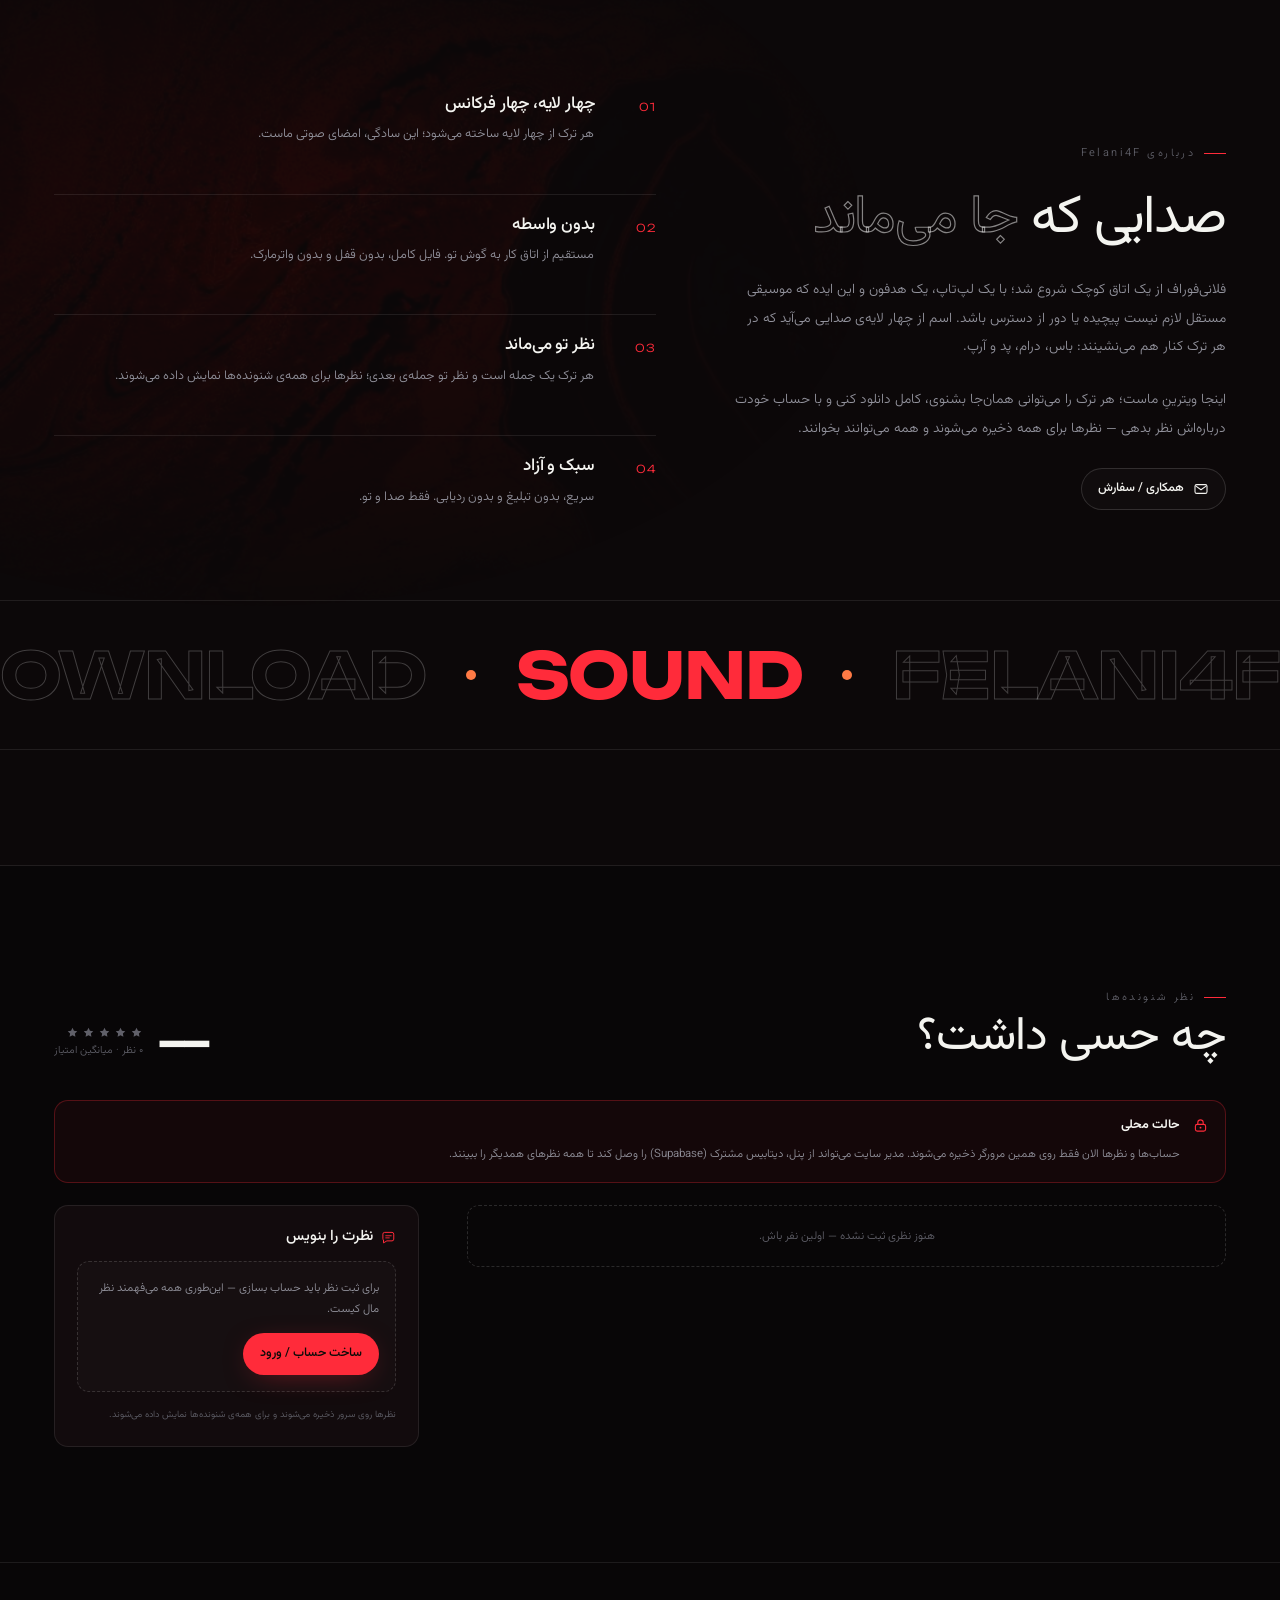
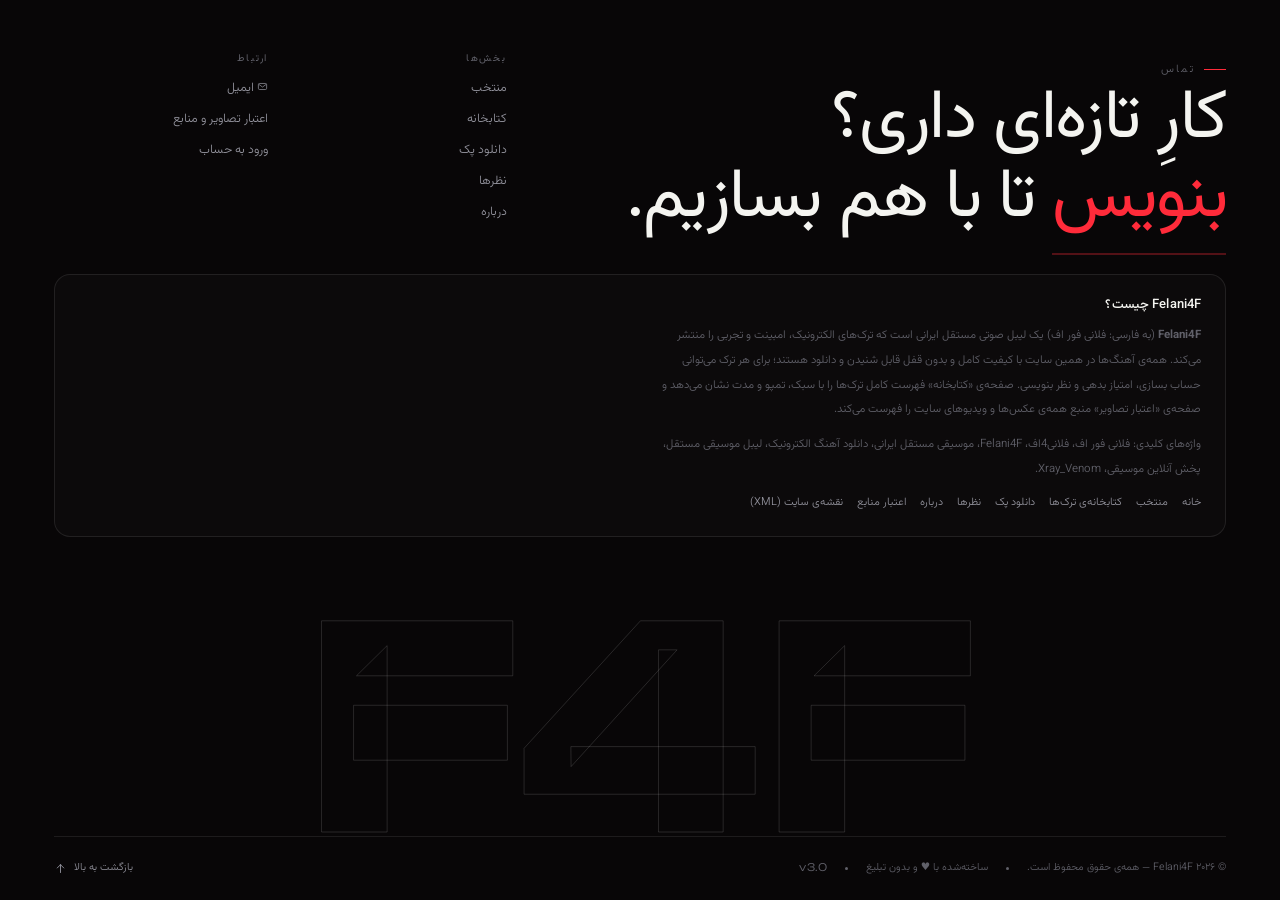
==== commit c84a21f7: "seo: google site verification (meta)" ====
--- a/index.html
+++ b/index.html
@@ -2,6 +2,7 @@
 <html lang="fa" dir="rtl">
 <head>
 <meta charset="utf-8">
+<meta name="google-site-verification" content="eNZQpAkmuR3VUeYSaYJ6J6o0n1aAN8uVrqy4DuOJi18">
 <meta name="viewport" content="width=device-width, initial-scale=1, viewport-fit=cover">
 <title>Felani4F | فلانی فور اف — موسیقی مستقل</title>
 <meta name="description" content="Felani4F (فلانی فور اف) لیبل صوتی مستقل است. ترک‌ها را با کیفیت کامل بشنو، دانلود کن، حساب بساز و درباره‌ی هر آهنگ نظر بده.">
